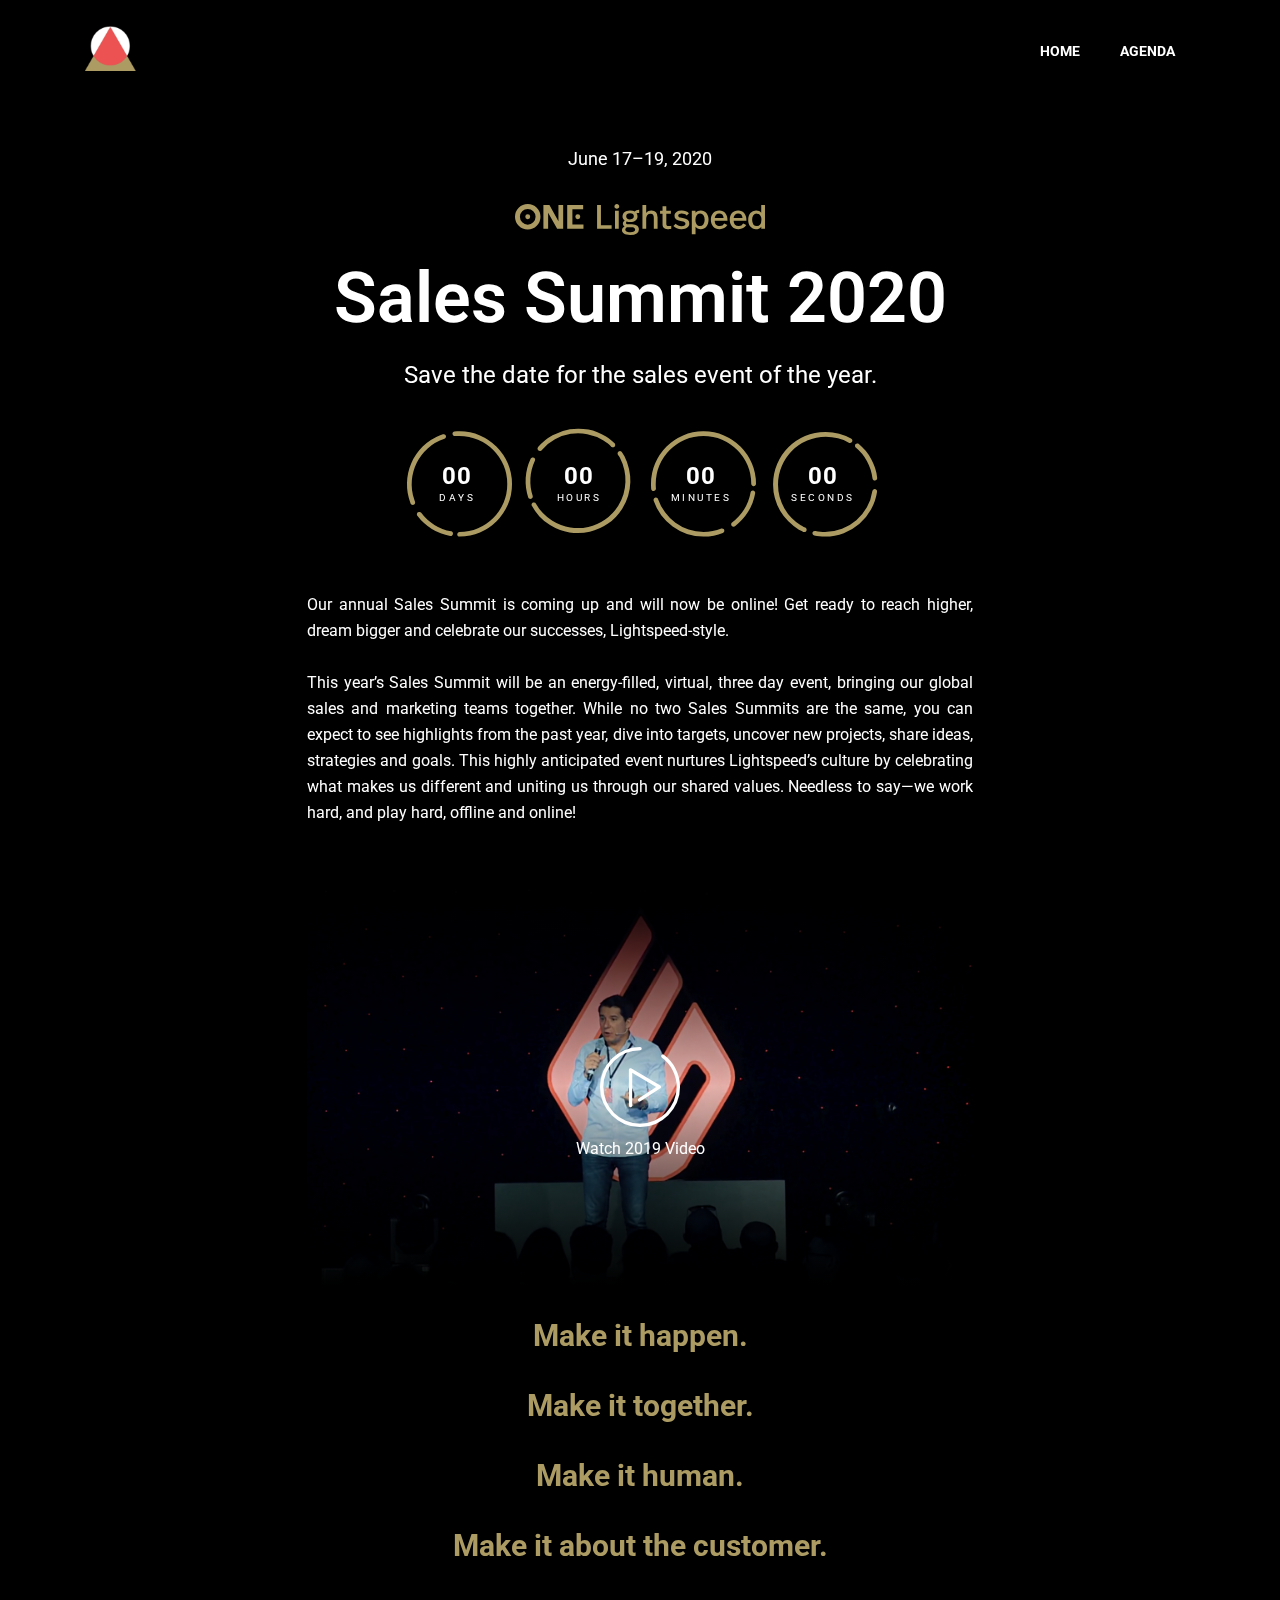
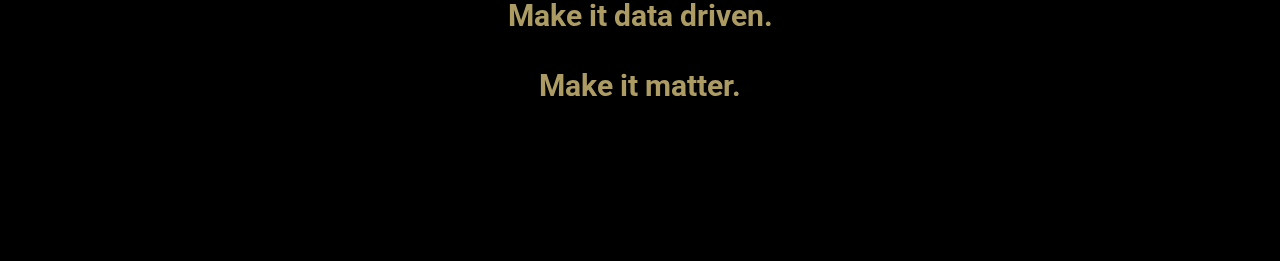
==== index.html @ 56628078 "new identity" ====
<html lang="en">
<head>
   <!-- Basic Page Needs ================================================== -->
   <meta charset="utf-8">
   <link rel="icon" type="image/png" href="static/images/favicon.png" />
   <!-- Mobile Specific Metas ================================================== -->
   <meta http-equiv="X-UA-Compatible" content="IE=edge">
   <meta name="viewport" content="width=device-width, initial-scale=1.0, user-scalable=0">
   <!-- Site Title -->
   <title>Sales Summit 2020 | Lightspeed</title>
   <!-- META -->
   <meta name="description" content="Save the date for the 2020 edition of the Sales Summit."/>
   <meta property="og:title" content="Sales Summit 2020 | Lightspeed">
   <meta name="robots" content="noindex, nofollow">
   <meta property="og:description" content="Save the date for the 2020 edition of the Sales Summit.">
   <meta property="og:image" content="https://sales-summit.lightspeedhq.com/img/lightspeed-share-image.png">
   <meta property="og:url" content="https://sales-summit.lightspeedhq.com/">
   <!-- CSS
         ================================================== -->
   <!-- Bootstrap -->
   <link rel="stylesheet" href="static/css/bootstrap.min.css">
   <!-- FontAwesome -->
   <link rel="stylesheet" href="static/css/font-awesome.min.css">
   <!-- Animation -->
   <link rel="stylesheet" href="static/css/animate.css">
   <!-- magnific -->
   <link rel="stylesheet" href="static/css/magnific-popup.css">
   <!-- carousel -->
   <link rel="stylesheet" href="static/css/owl.carousel.min.css">
   <!-- isotop -->
   <link rel="stylesheet" href="static/css/isotop.css">
   <!-- ico fonts -->
   <link rel="stylesheet" href="static/css/xsIcon.css">
   <!-- Template styles-->
   <link rel="stylesheet" href="static/css/style.css">
   <!-- Responsive styles-->
   <link rel="stylesheet" href="static/css/responsive.css">
   <!-- HTML5 shim and Respond.js IE8 support of HTML5 elements and media queries -->
   <!-- WARNING: Respond.js doesn't work if you view the page via file:// -->
   <!--[if lt IE 9]>
      <script src="https://oss.maxcdn.com/html5shiv/3.7.2/html5shiv.min.js"></script>
      <script src="https://oss.maxcdn.com/respond/1.4.2/respond.min.js"></script>
      <![endif]-->
</head>
<body style="background:#000">
   <div class="body-inner">


      <!-- Header start -->
      <header id="header" class="header header-transparent">
         <div class="container">
            <nav class="navbar navbar-expand-lg navbar-light">
               <!-- logo-->
               <a class="navbar-brand" href="/microsite-sales-summit-2020/">
                  <img src="static/images/logos/one-lightspeed-anim-faster.gif" alt="logo" width="150" height="50">
               </a>
               <button class="navbar-toggler" type="button" data-toggle="collapse" data-target="#navbarNavDropdown"
                  aria-controls="navbarNavDropdown" aria-expanded="false" aria-label="Toggle navigation">
                  <span class="navbar-toggler-icon"><i class="icon icon-menu"></i></span>
               </button>
               <div class="collapse navbar-collapse" id="navbarNavDropdown">
                  <ul class="navbar-nav ml-auto">
                     <li class="nav-item">
                        <a href="/microsite-sales-summit-2020/">Home</a>
                     </li>
                     <li class="nav-item">
                        <a href="/microsite-sales-summit-2020/agenda/">Agenda</a>
                     </li>
                  </ul>
               </div>
            </nav>
         </div><!-- container end-->
      </header>
      <!--/ Header end -->


      <!-- banner start-->
      <section class="hero-area centerd-item">
         <div class="banner-item">
            <div class="container">
               <div class="row">
                  <div class="col-lg-10 mx-auto">
                     <div class="banner-content-wrap text-center">
                        <p class="banner-info">June 17–19, 2020</p>
                        <img style="max-width:250px; margin-bottom:20px;" src="static/images/logos/logo-one-lightspeed.svg" alt="logo" width="300" height="37">
                        <h1 class="banner-title">Sales Summit 2020</h1>
                        <h3 class="hero-subtitle">Save the date for the sales event of the year.</h3>
                        <div class="countdown">
                           <div class="counter-item">
                              <i class="icon icon-ring-1Asset-1"></i>
                              <span class="days">00</span>
                              <div class="smalltext">Days</div>
                           </div>
                           <div class="counter-item">
                              <i class="icon icon-ring-4Asset-3"></i>
                              <span class="hours">00</span>
                              <div class="smalltext">Hours</div>
                           </div>
                           <div class="counter-item">
                              <i class="icon icon-ring-3Asset-2"></i>
                              <span class="minutes">00</span>
                              <div class="smalltext">Minutes</div>
                           </div>
                           <div class="counter-item">
                              <i class="icon icon-ring-4Asset-3"></i>
                              <span class="seconds">00</span>
                              <div class="smalltext">Seconds</div>
                           </div>
                        </div>
                        <!-- Countdown end -->

                        <p class="home-intro">
                           Our annual Sales Summit is coming up and will now be online! Get ready to reach higher, dream bigger and celebrate our successes, Lightspeed-style.
                           <br/><br/> 
                           This year’s Sales Summit will be an energy-filled, virtual, three day event, bringing our global sales and marketing teams together. While no two Sales Summits are the same, you can expect to see highlights from the past year, dive into targets, uncover new projects, share ideas, strategies and goals. This highly anticipated event nurtures Lightspeed’s culture by celebrating what makes us different and uniting us through our shared values. Needless to say—we work hard, and play hard, offline and online!
                        </p>

                           <div class="about-video">
                              <img class="img-fluid" src="static/images/cta_img.jpg" alt="">
                              <a href="https://drive.google.com/file/d/1sGMgYKPjzj2sV753xTCkjIq-CqGmd3xH/view" class="video-btn" target="_blank"><i class="icon icon-play"></i><p class="video-label">Watch 2019 Video</p></a>
                           </div><!-- intro video end-->

                           <h2 class="principles">Make it happen.</h2>
                           <h2 class="principles">Make it together.</h2>
                           <h2 class="principles">Make it human.</h2>
                           <h2 class="principles">Make it about the customer.</h2>
                           <h2 class="principles">Make it data driven.</h2>
                           <h2 class="principles">Make it matter.</h2>
                           
                     </div>
                     <!-- Banner content wrap end -->

                  </div><!-- col end-->
               </div><!-- row end-->
            </div>
            <!-- Container end -->
         </div>
      </section>
      <!-- banner end-->
      <!-- Javascript Files
            ================================================== -->
      <!-- initialize jQuery Library -->
      <script src="static/js/jquery.js"></script>
      <script src="static/js/popper.min.js"></script>
      <!-- Bootstrap jQuery -->
      <script src="static/js/bootstrap.min.js"></script>
      <!-- Counter -->
      <script src="static/js/jquery.appear.min.js"></script>
      <!-- Countdown -->
      <script src="static/js/jquery.jCounter.js"></script>
      <!-- magnific-popup -->
      <script src="static/js/jquery.magnific-popup.min.js"></script>
      <!-- carousel -->
      <script src="static/js/owl.carousel.min.js"></script>
      <!-- Waypoints -->
      <script src="static/js/wow.min.js"></script>
      <!-- isotop -->
      <script src="static/js/isotope.pkgd.min.js"></script>
      <!-- Template custom -->
      <script src="static/js/main.js"></script>
   </div>
   <!-- Body inner end -->
</body>
</html>
---- static/css/isotop.css ----
/* Start: Recommended Isotope styles */

/**** Isotope Filtering ****/

.isotope-item {
   z-index: 2;
 }
 
 .isotope-hidden.isotope-item {
   pointer-events: none;
   z-index: 1;
 }
 
 /**** Isotope CSS3 transitions ****/
 
 .isotope,
 .isotope .isotope-item {
   -webkit-transition-duration: 0.8s;
      -moz-transition-duration: 0.8s;
       -ms-transition-duration: 0.8s;
        -o-transition-duration: 0.8s;
           transition-duration: 0.8s;
 }
 
 .isotope {
   -webkit-transition-property: height, width;
      -moz-transition-property: height, width;
       -ms-transition-property: height, width;
        -o-transition-property: height, width;
           transition-property: height, width;
 }
 
 .isotope .isotope-item {
   -webkit-transition-property: -webkit-transform, opacity;
      -moz-transition-property:    -moz-transform, opacity;
       -ms-transition-property:     -ms-transform, opacity;
        -o-transition-property:      -o-transform, opacity;
           transition-property:         transform, opacity;
 }
 
 /**** disabling Isotope CSS3 transitions ****/
 
 .isotope.no-transition,
 .isotope.no-transition .isotope-item,
 .isotope .isotope-item.no-transition {
   -webkit-transition-duration: 0s;
      -moz-transition-duration: 0s;
       -ms-transition-duration: 0s;
        -o-transition-duration: 0s;
           transition-duration: 0s;
 }
 
 /* End: Recommended Isotope styles */
 
 
 
 /* disable CSS transitions for containers with infinite scrolling*/
 .isotope.infinite-scrolling {
   -webkit-transition: none;
      -moz-transition: none;
       -ms-transition: none;
        -o-transition: none;
           transition: none;
 }
 
 
 
 /**** Isotope styles ****/
 
 /* required for containers to inherit vertical size from window */
 /*html,
 body {
   height: 100%;
 }
 */
 #container {
   padding: 20px 0px;
 }
 
 .height-01{
 height: 250px;
 width: 28%;
 }
 .height-02,{
 height: 250px;
 width: 25%;
 }
 .height-03{
   width: 180px;
   height: 180px;
 }
 .element {
   margin: 1px;
   float: left;
   overflow: hidden;
   position: relative;
   color: #222;
 }
 
 /*.element.web          { background: #F00 url("../images/zoom.png") no-repeat center center; 
 background: hsl(   0, 100%, 50%)  url("../images/zoom.png") no-repeat center center; }
 .element.branding  { background: #F80 url("../images/zoom.png") no-repeat center center; background: hsl(  36, 100%, 50%) url("../images/zoom.png") no-repeat center center;}
 .element.print        { background: #0F0 url("../images/zoom.png") no-repeat center center; background: hsl( 108, 100%, 50%) url("../images/zoom.png") no-repeat center center;}
 .element.creative { background: #0FF url("../images/zoom.png") no-repeat center center; background: hsl( 180, 100%, 50%) url("../images/zoom.png") no-repeat center center;}
 .element.modern       { background: #08F url("../images/zoom.png") no-repeat center center; background: hsl( 216, 100%, 50%) url("../images/zoom.png") no-repeat center center;}
 .element.other  { background: #00F url("../images/zoom.png") no-repeat center center;; background: hsl( 252, 100%, 50%) url("../images/zoom.png") no-repeat center center;}
 .element.ecommerce         { background: #F0F url("../images/zoom.png") no-repeat center center;background: hsl( 288, 100%, 50%) url("../images/zoom.png") no-repeat center center;}
 .element.digital       { background: #F08 url("../images/zoom.png") no-repeat center center; background: hsl( 324, 100%, 50%) url("../images/zoom.png") no-repeat center center;}
 
 */
 .element * {
   position: absolute;
   margin: 0;
 }
 
 .element .symbol {
   left: 0.2em;
   top: 0.4em;
   font-size: 3.8em;
   line-height: 1.0em;
   color: #FFF;
 }
 .element.large .symbol {
   font-size: 4.5em;
 }
 
 .element.fake .symbol {
   color: #000;
 }
 
 .element .name {
   left: 0.5em;
   bottom: 1.6em;
   font-size: 1.05em;
 }
 
 .element .weight {
   font-size: 0.9em;
   left: 0.5em;
   bottom: 0.5em;
 }
 
 .element .number {
   font-size: 1.25em;
   font-weight: bold;
   color: hsla(0,0%,0%,.5);
   right: 0.5em;
   top: 0.5em;
 }
 
 .variable-sizes .element.width2 { width: 230px; }
 
 .variable-sizes .element.height2 { height: 230px; }
 
 .variable-sizes .element.width2.height2 {
   font-size: 2.0em;
 }
 
 .element.large,
 .variable-sizes .element.large,
 .variable-sizes .element.large.width2.height2 {
   font-size: 3.0em;
   width: 350px;
   height: 350px;
   z-index: 100;
 }
 
 .clickable .element:hover {
   cursor: pointer;
 }
 
 .clickable .element:hover h3 {
   text-shadow:
     0 0 10px white,
     0 0 10px white
   ;
 }
 
 .clickable .element:hover h2 {
   color: white;
 }
 
 /**** Filters ****/
 
 #filters{
   margin: 5px 0px;
   padding: 0px;
   list-style: none;
 }
 
 #filters li {
   display: inline-block;
   margin-right: -1px;
 }
---- static/css/xsIcon.css ----
@font-face {
  font-family: 'iconfont';
  src:
    url('../fonts/iconfont.ttf?ukrc8w') format('truetype'),
    url('../fonts/iconfont.woff?ukrc8w') format('woff'),
    url('../fonts/iconfont.svg?ukrc8w#iconfont') format('svg');
  font-weight: normal;
  font-style: normal;
}


[class^="icon-"], [class*=" icon-"] {
   /* use !important to prevent issues with browser extensions that change fonts */
   font-family: 'iconfont' !important;
   speak: none;
   font-style: normal;
   font-weight: normal;
   font-variant: normal;
   text-transform: none;
   line-height: 1;
 
   /* Better Font Rendering =========== */
   -webkit-font-smoothing: antialiased;
   -moz-osx-font-smoothing: grayscale;
 }
 
 .icon-building:before {
   content: "\e900";
 }
 .icon-cycle:before {
   content: "\e901";
 }
 .icon-food:before {
   content: "\e902";
 }
 .icon-fun:before {
   content: "\e903";
 }
 .icon-hotel:before {
   content: "\e904";
 }
 .icon-marketing:before {
   content: "\e905";
 }
 .icon-Monetizing:before {
   content: "\e906";
 }
 .icon-netwrorking:before {
   content: "\e907";
 }
 .icon-people:before {
   content: "\e908";
 }
 .icon-planning:before {
   content: "\e909";
 }
 .icon-pricing-1Asset-1:before {
   content: "\e90a";
 }
 .icon-pricing-2Asset-2:before {
   content: "\e90b";
 }
 .icon-pricing-3Asset-3:before {
   content: "\e90c";
 }
 .icon-ring-1Asset-1:before {
   content: "\e90d";
 }
 .icon-ring-2Asset-1:before {
   content: "\e90e";
 }
 .icon-ring-3Asset-2:before {
   content: "\e9c3";
 }
 .icon-ring-4Asset-3:before {
   content: "\e9c4";
 }
 .icon-speaker:before {
   content: "\e9c5";
 }
 .icon-home:before {
   content: "\e800";
 }
 .icon-apartment:before {
   content: "\e801";
 }
 .icon-pencil:before {
   content: "\e802";
 }
 .icon-magic-wand:before {
   content: "\e803";
 }
 .icon-drop:before {
   content: "\e804";
 }
 .icon-lighter:before {
   content: "\e805";
 }
 .icon-poop:before {
   content: "\e806";
 }
 .icon-sun:before {
   content: "\e807";
 }
 .icon-moon:before {
   content: "\e808";
 }
 .icon-cloud:before {
   content: "\e809";
 }
 .icon-cloud-upload:before {
   content: "\e80a";
 }
 .icon-cloud-download:before {
   content: "\e80b";
 }
 .icon-cloud-sync:before {
   content: "\e80c";
 }
 .icon-cloud-check:before {
   content: "\e80d";
 }
 .icon-database:before {
   content: "\e80e";
 }
 .icon-lock:before {
   content: "\e80f";
 }
 .icon-cog:before {
   content: "\e810";
 }
 .icon-trash:before {
   content: "\e811";
 }
 .icon-dice:before {
   content: "\e812";
 }
 .icon-heart:before {
   content: "\e813";
 }
 .icon-star:before {
   content: "\e814";
 }
 .icon-star-half:before {
   content: "\e815";
 }
 .icon-star-empty:before {
   content: "\e816";
 }
 .icon-flag:before {
   content: "\e817";
 }
 .icon-envelope:before {
   content: "\e818";
 }
 .icon-paperclip:before {
   content: "\e819";
 }
 .icon-inbox:before {
   content: "\e81a";
 }
 .icon-eye:before {
   content: "\e81b";
 }
 .icon-printer:before {
   content: "\e81c";
 }
 .icon-file-empty:before {
   content: "\e81d";
 }
 .icon-file-add:before {
   content: "\e81e";
 }
 .icon-enter:before {
   content: "\e81f";
 }
 .icon-exit:before {
   content: "\e820";
 }
 .icon-graduation-hat:before {
   content: "\e821";
 }
 .icon-license:before {
   content: "\e822";
 }
 .icon-music-note:before {
   content: "\e823";
 }
 .icon-film-play:before {
   content: "\e824";
 }
 .icon-camera-video:before {
   content: "\e825";
 }
 .icon-camera:before {
   content: "\e826";
 }
 .icon-picture:before {
   content: "\e827";
 }
 .icon-book:before {
   content: "\e828";
 }
 .icon-bookmark:before {
   content: "\e829";
 }
 .icon-user:before {
   content: "\e82a";
 }
 .icon-users:before {
   content: "\e82b";
 }
 .icon-shirt:before {
   content: "\e82c";
 }
 .icon-store:before {
   content: "\e82d";
 }
 .icon-cart:before {
   content: "\e82e";
 }
 .icon-tag:before {
   content: "\e82f";
 }
 .icon-phone-handset:before {
   content: "\e830";
 }
 .icon-phone:before {
   content: "\e831";
 }
 .icon-pushpin:before {
   content: "\e832";
 }
 .icon-map-marker:before {
   content: "\e833";
 }
 .icon-map:before {
   content: "\e834";
 }
 .icon-location:before {
   content: "\e835";
 }
 .icon-calendar-full:before {
   content: "\e836";
 }
 .icon-keyboard:before {
   content: "\e837";
 }
 .icon-spell-check:before {
   content: "\e838";
 }
 .icon-screen:before {
   content: "\e839";
 }
 .icon-smartphone:before {
   content: "\e83a";
 }
 .icon-tablet:before {
   content: "\e83b";
 }
 .icon-laptop:before {
   content: "\e83c";
 }
 .icon-laptop-phone:before {
   content: "\e83d";
 }
 .icon-power-switch:before {
   content: "\e83e";
 }
 .icon-bubble:before {
   content: "\e83f";
 }
 .icon-heart-pulse:before {
   content: "\e840";
 }
 .icon-construction:before {
   content: "\e841";
 }
 .icon-pie-chart:before {
   content: "\e842";
 }
 .icon-chart-bars:before {
   content: "\e843";
 }
 .icon-gift:before {
   content: "\e844";
 }
 .icon-diamond:before {
   content: "\e845";
 }
 .icon-dinner:before {
   content: "\e847";
 }
 .icon-coffee-cup:before {
   content: "\e848";
 }
 .icon-leaf:before {
   content: "\e849";
 }
 .icon-paw:before {
   content: "\e84a";
 }
 .icon-rocket:before {
   content: "\e84b";
 }
 .icon-briefcase:before {
   content: "\e84c";
 }
 .icon-bus:before {
   content: "\e84d";
 }
 .icon-car:before {
   content: "\e84e";
 }
 .icon-train:before {
   content: "\e84f";
 }
 .icon-bicycle:before {
   content: "\e850";
 }
 .icon-wheelchair:before {
   content: "\e851";
 }
 .icon-select:before {
   content: "\e852";
 }
 .icon-earth:before {
   content: "\e853";
 }
 .icon-smile:before {
   content: "\e854";
 }
 .icon-sad:before {
   content: "\e855";
 }
 .icon-neutral:before {
   content: "\e856";
 }
 .icon-mustache:before {
   content: "\e857";
 }
 .icon-alarm:before {
   content: "\e858";
 }
 .icon-bullhorn:before {
   content: "\e859";
 }
 .icon-volume-high:before {
   content: "\e85a";
 }
 .icon-volume-medium:before {
   content: "\e85b";
 }
 .icon-volume-low:before {
   content: "\e85c";
 }
 .icon-volume:before {
   content: "\e85d";
 }
 .icon-mic:before {
   content: "\e85e";
 }
 .icon-hourglass:before {
   content: "\e85f";
 }
 .icon-undo:before {
   content: "\e860";
 }
 .icon-redo:before {
   content: "\e861";
 }
 .icon-sync:before {
   content: "\e862";
 }
 .icon-history:before {
   content: "\e863";
 }
 .icon-clock:before {
   content: "\e864";
 }
 .icon-download:before {
   content: "\e865";
 }
 .icon-upload:before {
   content: "\e866";
 }
 .icon-enter-down:before {
   content: "\e867";
 }
 .icon-exit-up:before {
   content: "\e868";
 }
 .icon-bug:before {
   content: "\e869";
 }
 .icon-code:before {
   content: "\e86a";
 }
 .icon-link:before {
   content: "\e86b";
 }
 .icon-unlink:before {
   content: "\e86c";
 }
 .icon-thumbs-up:before {
   content: "\e86d";
 }
 .icon-thumbs-down:before {
   content: "\e86e";
 }
 .icon-magnifier:before {
   content: "\e86f";
 }
 .icon-cross:before {
   content: "\e870";
 }
 .icon-menu:before {
   content: "\e871";
 }
 .icon-list:before {
   content: "\e872";
 }
 .icon-chevron-up:before {
   content: "\e873";
 }
 .icon-chevron-down:before {
   content: "\e874";
 }
 .icon-chevron-left:before {
   content: "\e875";
 }
 .icon-chevron-right:before {
   content: "\e876";
 }
 .icon-arrow-up:before {
   content: "\e877";
 }
 .icon-arrow-down:before {
   content: "\e878";
 }
 .icon-arrow-left:before {
   content: "\e879";
 }
 .icon-arrow-right:before {
   content: "\e87a";
 }
 .icon-move:before {
   content: "\e87b";
 }
 .icon-warning:before {
   content: "\e87c";
 }
 .icon-question-circle:before {
   content: "\e87d";
 }
 .icon-menu-circle:before {
   content: "\e87e";
 }
 .icon-checkmark-circle:before {
   content: "\e87f";
 }
 .icon-cross-circle:before {
   content: "\e880";
 }
 .icon-plus-circle:before {
   content: "\e881";
 }
 .icon-circle-minus:before {
   content: "\e882";
 }
 .icon-arrow-up-circle:before {
   content: "\e883";
 }
 .icon-arrow-down-circle:before {
   content: "\e884";
 }
 .icon-arrow-left-circle:before {
   content: "\e885";
 }
 .icon-arrow-right-circle:before {
   content: "\e886";
 }
 .icon-chevron-up-circle:before {
   content: "\e887";
 }
 .icon-chevron-down-circle:before {
   content: "\e888";
 }
 .icon-chevron-left-circle:before {
   content: "\e889";
 }
 .icon-chevron-right-circle:before {
   content: "\e88a";
 }
 .icon-crop:before {
   content: "\e88b";
 }
 .icon-frame-expand:before {
   content: "\e88c";
 }
 .icon-frame-contract:before {
   content: "\e88d";
 }
 .icon-layers:before {
   content: "\e88e";
 }
 .icon-funnel:before {
   content: "\e88f";
 }
 .icon-text-format:before {
   content: "\e890";
 }
 .icon-text-size:before {
   content: "\e892";
 }
 .icon-bold:before {
   content: "\e893";
 }
 .icon-italic:before {
   content: "\e894";
 }
 .icon-underline:before {
   content: "\e895";
 }
 .icon-strikethrough:before {
   content: "\e896";
 }
 .icon-highlight:before {
   content: "\e897";
 }
 .icon-text-align-left:before {
   content: "\e898";
 }
 .icon-text-align-center:before {
   content: "\e899";
 }
 .icon-text-align-right:before {
   content: "\e89a";
 }
 .icon-text-align-justify:before {
   content: "\e89b";
 }
 .icon-line-spacing:before {
   content: "\e89c";
 }
 .icon-indent-increase:before {
   content: "\e89d";
 }
 .icon-indent-decrease:before {
   content: "\e89e";
 }
 .icon-page-break:before {
   content: "\e8a2";
 }
 .icon-hand:before {
   content: "\e8a5";
 }
 .icon-pointer-up:before {
   content: "\e8a6";
 }
 .icon-pointer-right:before {
   content: "\e8a7";
 }
 .icon-pointer-down:before {
   content: "\e8a8";
 }
 .icon-pointer-left:before {
   content: "\e8a9";
 }
 .icon-vplay:before {
   content: "\e90f";
 }
 .icon-newsletter:before {
   content: "\e910";
 }
 .icon-coins-2:before {
   content: "\e911";
 }
 .icon-commerce-2:before {
   content: "\e912";
 }
 .icon-monitor:before {
   content: "\e913";
 }
 .icon-facebook:before {
   content: "\e914";
 }
 .icon-business:before {
   content: "\e915";
 }
 .icon-graphic-2:before {
   content: "\e916";
 }
 .icon-commerce-1:before {
   content: "\e917";
 }
 .icon-like:before {
   content: "\e918";
 }
 .icon-home1:before {
   content: "\e919";
 }
 .icon-phone-call:before {
   content: "\e91a";
 }
 .icon-contact:before {
   content: "\e91b";
 }
 .icon-comments:before {
   content: "\e91c";
 }
 .icon-cloud-computing:before {
   content: "\e91d";
 }
 .icon-care:before {
   content: "\e91e";
 }
 .icon-coin:before {
   content: "\e91f";
 }
 .icon-donation:before {
   content: "\e920";
 }
 .icon-donation_2:before {
   content: "\e921";
 }
 .icon-heart1:before {
   content: "\e922";
 }
 .icon-dove:before {
   content: "\e923";
 }
 .icon-drop1:before {
   content: "\e924";
 }
 .icon-first-aid-kit:before {
   content: "\e925";
 }
 .icon-groceries:before {
   content: "\e926";
 }
 .icon-heartbeat:before {
   content: "\e927";
 }
 .icon-left-arrow:before {
   content: "\e928";
 }
 .icon-newspaper:before {
   content: "\e929";
 }
 .icon-open-book:before {
   content: "\e92a";
 }
 .icon-down-arrow:before {
   content: "\e92b";
 }
 .icon-planet-earth:before {
   content: "\e92c";
 }
 .icon-plus-button:before {
   content: "\e92d";
 }
 .icon-poor-water-supply:before {
   content: "\e92e";
 }
 .icon-tap-water:before {
   content: "\e92f";
 }
 .icon-support:before {
   content: "\e930";
 }
 .icon-sweater:before {
   content: "\e931";
 }
 .icon-doctor:before {
   content: "\e932";
 }
 .icon-team:before {
   content: "\e933";
 }
 .icon-group:before {
   content: "\e934";
 }
 .icon-family:before {
   content: "\e935";
 }
 .icon-children:before {
   content: "\e936";
 }
 .icon-team_2:before {
   content: "\e937";
 }
 .icon-telemarketer:before {
   content: "\e938";
 }
 .icon-water:before {
   content: "\e939";
 }
 .icon-twitter:before {
   content: "\e93a";
 }
 .icon-twitter1:before {
   content: "\e93b";
 }
 .icon-linkedin:before {
   content: "\e93c";
 }
 .icon-youtube:before {
   content: "\e93d";
 }
 .icon-dribbble:before {
   content: "\e93e";
 }
 .icon-pinterest:before {
   content: "\e93f";
 }
 .icon-vimeo:before {
   content: "\e940";
 }
 .icon-soundcloud:before {
   content: "\e941";
 }
 .icon-youtube-v:before {
   content: "\e942";
 }
 .icon-behance:before {
   content: "\e943";
 }
 .icon-google-plus:before {
   content: "\e944";
 }
 .icon-instagram:before {
   content: "\e945";
 }
 .icon-hammer:before {
   content: "\e946";
 }
 .icon-justice-1:before {
   content: "\e947";
 }
 .icon-double-left-chevron:before {
   content: "\e948";
 }
 .icon-double-angle-pointing-to-right:before {
   content: "\e949";
 }
 .icon-arrow-point-to-down:before {
   content: "\e94a";
 }
 .icon-play-button:before {
   content: "\e94b";
 }
 .icon-minus:before {
   content: "\e94c";
 }
 .icon-plus:before {
   content: "\e94d";
 }
 .icon-tick:before {
   content: "\e94e";
 }
 .icon-download-arrow:before {
   content: "\e94f";
 }
 .icon-edit:before {
   content: "\e950";
 }
 .icon-reply:before {
   content: "\e951";
 }
 .icon-cogwheel-outline:before {
   content: "\e952";
 }
 .icon-symbol:before {
   content: "\e953";
 }
 .icon-calendar:before {
   content: "\e954";
 }
 .icon-shopping-cart:before {
   content: "\e955";
 }
 .icon-shopping-basket:before {
   content: "\e956";
 }
 .icon-users1:before {
   content: "\e957";
 }
 .icon-man:before {
   content: "\e958";
 }
 .icon-support1:before {
   content: "\e959";
 }
 .icon-favorites:before {
   content: "\e95a";
 }
 .icon-calendar1:before {
   content: "\e95b";
 }
 .icon-paper-plane:before {
   content: "\e95c";
 }
 .icon-placeholder:before {
   content: "\e95d";
 }
 .icon-phone-call1:before {
   content: "\e95e";
 }
 .icon-contact1:before {
   content: "\e95f";
 }
 .icon-email:before {
   content: "\e960";
 }
 .icon-internet:before {
   content: "\e961";
 }
 .icon-quote:before {
   content: "\e962";
 }
 .icon-line:before {
   content: "\e963";
 }
 .icon-money-3:before {
   content: "\e964";
 }
 .icon-commerce:before {
   content: "\e965";
 }
 .icon-tools:before {
   content: "\e966";
 }
 .icon-pie-chart1:before {
   content: "\e967";
 }
 .icon-diamond1:before {
   content: "\e968";
 }
 .icon-agenda:before {
   content: "\e969";
 }
 .icon-like1:before {
   content: "\e96a";
 }
 .icon-justice:before {
   content: "\e96b";
 }
 .icon-technology:before {
   content: "\e96c";
 }
 .icon-coins-1:before {
   content: "\e96d";
 }
 .icon-left-arrow1:before {
   content: "\e96e";
 }
 .icon-bank:before {
   content: "\e96f";
 }
 .icon-calculator:before {
   content: "\e970";
 }
 .icon-chart2:before {
   content: "\e971";
 }
 .icon-map-marker1:before {
   content: "\e972";
 }
 .icon-mutual-fund:before {
   content: "\e973";
 }
 .icon-phone1:before {
   content: "\e974";
 }
 .icon-pie-chart2:before {
   content: "\e975";
 }
 .icon-play:before {
   content: "\e976";
 }
 .icon-savings:before {
   content: "\e977";
 }
 .icon-search:before {
   content: "\e978";
 }
 .icon-tag1:before {
   content: "\e979";
 }
 .icon-tags:before {
   content: "\e97a";
 }
 .icon-loan:before {
   content: "\e97b";
 }
 .icon-checked:before {
   content: "\e97c";
 }
 .icon-clock1:before {
   content: "\e97d";
 }
 .icon-comment:before {
   content: "\e97e";
 }
 .icon-comments1:before {
   content: "\e97f";
 }
 .icon-consult:before {
   content: "\e980";
 }
 .icon-consut2:before {
   content: "\e981";
 }
 .icon-envelope1:before {
   content: "\e982";
 }
 .icon-folder:before {
   content: "\e983";
 }
 .icon-invest:before {
   content: "\e984";
 }
 .icon-right-arrow2:before {
   content: "\e985";
 }
 .icon-quote1:before {
   content: "\e986";
 }
 .icon-deal:before {
   content: "\e987";
 }
 .icon-left-arrow2:before {
   content: "\e988";
 }
 .icon-team1:before {
   content: "\e989";
 }
 .icon-tshirt:before {
   content: "\e98a";
 }
 .icon-cancel:before {
   content: "\e98b";
 }
 .icon-drink:before {
   content: "\e98c";
 }
 .icon-home2:before {
   content: "\e98d";
 }
 .icon-music:before {
   content: "\e98e";
 }
 .icon-rich:before {
   content: "\e98f";
 }
 .icon-brush:before {
   content: "\e990";
 }
 .icon-opposite-way:before {
   content: "\e991";
 }
 .icon-cloud-computing1:before {
   content: "\e992";
 }
 .icon-technology-1:before {
   content: "\e993";
 }
 .icon-rotate:before {
   content: "\e994";
 }
 .icon-medical:before {
   content: "\e995";
 }
 .icon-flash-1:before {
   content: "\e996";
 }
 .icon-flash:before {
   content: "\e997";
 }
 .icon-down-arrow1:before {
   content: "\e998";
 }
 .icon-hours-support:before {
   content: "\e999";
 }
 .icon-bag:before {
   content: "\e99a";
 }
 .icon-photo-camera:before {
   content: "\e99b";
 }
 .icon-search-minus:before {
   content: "\e99c";
 }
 .icon-search1:before {
   content: "\e99d";
 }
 .icon-down-arrow2:before {
   content: "\e99e";
 }
 .icon-up-arrow:before {
   content: "\e99f";
 }
 .icon-right-arrow:before {
   content: "\e9a0";
 }
 .icon-left-arrows:before {
   content: "\e9a1";
 }
 .icon-school:before {
   content: "\e9a2";
 }
 .icon-settings:before {
   content: "\e9a3";
 }
 .icon-smartphone1:before {
   content: "\e9a4";
 }
 .icon-technology-11:before {
   content: "\e9a5";
 }
 .icon-tool:before {
   content: "\e9a6";
 }
 .icon-business1:before {
   content: "\e9a7";
 }
 .icon-van-1:before {
   content: "\e9a8";
 }
 .icon-van:before {
   content: "\e9a9";
 }
 .icon-vegetables:before {
   content: "\e9aa";
 }
 .icon-women:before {
   content: "\e9ab";
 }
 .icon-vintage:before {
   content: "\e9ac";
 }
 .icon-up-arrow1:before {
   content: "\e9ad";
 }
 .icon-arrows:before {
   content: "\e9ae";
 }
 .icon-team2:before {
   content: "\e9af";
 }
 .icon-team-1:before {
   content: "\e9b0";
 }
 .icon-medal:before {
   content: "\e9b1";
 }
 .icon-uturn:before {
   content: "\e9b2";
 }
 .icon-apple-1:before {
   content: "\e9b3";
 }
 .icon-apple:before {
   content: "\e9b4";
 }
 .icon-light-bulb:before {
   content: "\e9b5";
 }
 .icon-light-bulb-1:before {
   content: "\e9b6";
 }
 .icon-cogwheel:before {
   content: "\e9b7";
 }
 .icon-watch:before {
   content: "\e9b8";
 }
 .icon-star1:before {
   content: "\e9b9";
 }
 .icon-star-1:before {
   content: "\e9ba";
 }
 .icon-favorite:before {
   content: "\e9bb";
 }
 .icon-medical1:before {
   content: "\e9bc";
 }
 .icon-eye1:before {
   content: "\e9bd";
 }
 .icon-full-screen:before {
   content: "\e9be";
 }
 .icon-shuffle-arrow:before {
   content: "\e9bf";
 }
 .icon-online-shopping-cart:before {
   content: "\e9c0";
 }
 .icon-shopping-cart1:before {
   content: "\e9c1";
 }
 .icon-heart-shape-outline:before {
   content: "\e9c2";
 }
---- static/css/style.css ----
/*
	Template Name: exhibz
	Author: Themewinter
	Author URI: https://themeforest.net/user/tripples
	Description: Exhibz conference html template. 
  Version: 1.0

=====================
   table of content 
====================

1.   Typography
2.   Global Styles
3.   header nav
4.   hero area
5    intro area
6.   ts speakers area
7.   experiyence area
8.   schedule area 
9.   pricing area 
10.  blog area 
11.  sponsros area 
12.  map direction area 
13.  newsletter area 
14.  footer area 
15.  funfact area 
16.  contact area 
17.  blog details area 
18.  about area 
19.  faq area 
20.  404  
*/
/*
	Template Name: Exhibit -  Conference & Event HTML Template
	Author: Themewinter
	Author URI: https://themeforest.net/user/tripples
	Description: Eventor -  Conference & Event HTML Template
	Version: 1.0
*/
/* Table of Content
==================================================
1.	Typography
2.  Global Styles (body, link color, gap, ul, section-title, overlay etc)
3.  Header area
4.	Banner area

	
*/
@import url("https://fonts.googleapis.com/css?family=Roboto:300,300i,400,400i,500,500i,700,700i,900,900i");
@import url("https://fonts.googleapis.com/css?family=Raleway:300,300i,400,400i,500,500i,600,600i,700,700i,800,800i,900,900i");
/* ============================== */
/* Typography
================================================== */
body,
p {
  font-family: 'Roboto', sans-serif;
  line-height: 26px;
  font-size: 16px;
  color: #888888; }

h1,
h2,
h3,
h4,
h5,
h6 {
  color: #1c1c24;
  font-family: 'Roboto', sans-serif; }

h1 {
  font-family: 'Roboto', sans-serif; }

h1 {
  font-size: 36px;
  line-height: 46px;
  font-weight: 700; }

h2 {
  font-size: 30px;
  line-height: 40px;
  font-weight: 700; }

h3 {
  font-size: 24px;
  line-height: 34px;
  margin-bottom: 20px;
  font-weight: 700; }

h4 {
  font-size: 18px;
  line-height: 28px;
  font-weight: 700; }

h5 {
  font-size: 14px;
  line-height: 24px; }

/* Global styles
================================================== */
html {
  overflow-x: hidden !important;
  width: 100%;
  height: 100%;
  position: relative;
  text-rendering: optimizeLegibility; }

body {
  border: 0;
  margin: 0;
  padding: 0;
  -webkit-font-smoothing: antialiased;
  -moz-osx-font-smoothing: grayscale; }

ul {
  padding: 0;
  margin: 0; }

a:link,
a:visited {
  text-decoration: none; }

a {
  color: #ed5153;
  -o-transition: all 0.4s ease;
  transition: all 0.4s ease;
  -webkit-transition: all 0.4s ease;
  -moz-transition: all 0.4s ease;
  -ms-transition: all 0.4s ease; }

a:hover {
  text-decoration: none;
  color: #ed5153; }

a.read-more {
  color: #e7015e;
  font-weight: 700; }

a.read-more:hover {
  color: #222; }

.body-color {
  background: #161362;
  color: #fff; }

section,
.section-padding {
  padding: 100px 0;
  position: relative; }

.section-bg {
  background: #f9fafc; }

.no-padding {
  padding: 0; }

.p-60 {
  padding: 60px 0; }

.media > .pull-left {
  margin-right: 20px; }

.gap-60 {
  clear: both;
  height: 60px; }

.gap-40 {
  clear: both;
  height: 40px; }

.gap-30 {
  clear: both;
  height: 30px; }

.gap-20 {
  clear: both;
  height: 20px; }

.mb-25 {
  margin-bottom: 25px; }

.mb-30 {
  margin-bottom: 30px; }

.mb-60 {
  margin-bottom: 60px; }

.mb-70 {
  margin-bottom: 70px; }

.mb-100 {
  margin-bottom: 100px; }

.mt-60 {
  margin-top: 60px; }

.mrb-30 {
  margin-bottom: 30px; }

.mrb-80 {
  margin-bottom: -80px; }

.mr-70 {
  margin-right: 70px; }

.mr-80 {
  margin-right: 80px; }

.mr-100 {
  margin-right: 100px; }

.ml-70 {
  margin-left: 70px; }

.mr-70 {
  margin-right: 70px; }

.mr-80 {
  margin-right: 80px; }

.mr-100 {
  margin-right: 100px; }

.mrt-0 {
  margin-top: 0 !important; }

.pab {
  padding-bottom: 0; }

a:focus {
  outline: 0; }

img.pull-left {
  margin-right: 20px;
  margin-bottom: 20px; }

img.pull-right {
  margin-left: 20px;
  margin-bottom: 20px; }

.unstyled {
  list-style: none;
  margin: 0;
  padding: 0; }

/* Dropcap */
.dropcap {
  font-size: 48px;
  line-height: 60px;
  padding: 0 7px;
  display: inline-block;
  float: left;
  font-weight: 700;
  margin: 5px 15px 5px 0;
  position: relative;
  text-transform: uppercase; }

.btn {
  font-size: 16px;
  font-weight: 700;
  color: #fff;
  text-transform: uppercase;
  background: #ed5153;
  height: 50px;
  padding: 0 35px;
  line-height: 50px;
  border-radius: 3px;
  -webkit-border-radius: 100px;
  -ms-border-radius: 100px;
  -o-transition: all 0.4s ease;
  transition: all 0.4s ease;
  -webkit-transition: all 0.4s ease;
  -moz-transition: all 0.4s ease;
  -ms-transition: all 0.4s ease;
  outline: none;
  text-decoration: none;
  cursor: pointer; }
  .btn:focus {
    outline: none; }
  .btn:hover {
    color: #fff;
    background: #c7141f;
    -webkit-box-shadow: 0px 20px 30px 0px rgba(0, 0, 0, 0.15);
    box-shadow: 0px 20px 30px 0px rgba(0, 0, 0, 0.15); }
  .btn.fill {
    background: transparent;
    padding: 0 25px;
    color: #fff;
    margin-left: 20px;
    border: 2px solid #fff; }
    .btn.fill:hover {
      background: #e7015e;
      border-color: #e7015e; }
  .btn.btn-round {
    border-radius: 36px;
    -webkit-border-radius: 36px;
    -ms-border-radius: 36px; }

.btn-link {
  font-size: 16px;
  font-weight: 700;
  color: #222222;
  text-decoration: none !important; }
  .btn-link i {
    margin-left: 6px;
    position: relative;
    top: 2px; }
  .btn-link:hover {
    color: #e7015e; }

.section-title,
.column-title {
  font-size: 36px;
  font-weight: 800;
  color: #000;
  position: relative;
  padding-bottom: 30px;
  margin-bottom: 85px;
  text-align: center; }

  .section-title span,
  .column-title span {
    display: block;
    font-size: 14px;
    font-family: "Roboto", sans-serif;
    font-weight: 400;
    line-height: 26px;
    color: #888888;
    text-transform: uppercase;
    letter-spacing: 1.4px;
    margin-bottom: 10px;
    margin-top: -5px; }
  .section-title.white,
  .column-title.white {
    color: #fff; }
    .section-title.white:after,
    .column-title.white:after {
      background-image: url(../images/shap/title-white.png); }
    .section-title.white span,
    .column-title.white span {
      color: #fff; }

.column-title {
  margin-bottom: 35px;
  line-height: 42px;
  text-align: left; }
  .column-title span {
    margin-top: 0; }
  .column-title:after {
    right: auto; }

.ts-title {
  font-size: 24px; }

.hidden-title {
  position: absolute;
  left: 0;
  top: 0;
  bottom: 0;
  margin: auto;
  -webkit-transform: rotate(180deg);
  -ms-transform: rotate(180deg);
  transform: rotate(180deg); }

.gradient {
  position: relative; }
  .gradient:before {
    position: absolute;
    left: 0;
    top: 0;
    background-image: -webkit-linear-gradient(306deg, #321575 0%, #8d0b93 51%, #ff0066 100%, #ff057c 100%);
    background-image: -o-linear-gradient(306deg, #321575 0%, #8d0b93 51%, #ff0066 100%, #ff057c 100%);
    background-image: linear-gradient(144deg, #321575 0%, #8d0b93 51%, #ff0066 100%, #ff057c 100%);
    width: 100%;
    height: 100%;
    content: '';
    opacity: 0.902; }

.overlay:before {
  position: absolute;
  left: 0;
  top: 0;
  width: 100%;
  height: 100%;
  content: '';
  background: rgba(0, 0, 0, 0.5); }

/* Pagination */
.pages {
  margin-bottom: -5px;
  text-align: center; }
  .pages .pagination {
    margin: 0;
    -webkit-box-pack: center;
    -ms-flex-pack: center;
    justify-content: center; }
    .pages .pagination li:first-child a, .pages .pagination li:last-child a {
      border-radius: 50%; }
    .pages .pagination li a {
      border-radius: 50%;
      -webkit-border-radius: 50%;
      -ms-border-radius: 50%;
      margin-right: 8px;
      color: #7c7c7c;
      width: 40px;
      height: 40px;
      padding: 10px 0; }

.pagination > .active > a,
.pagination > .active > a:hover,
.pagination > li > a:hover {
  color: #fff;
  background: #ff0763;
  border: 1px solid transparent; }

/*  */
/*==========================
      header area
===========================*/
.header .navbar {
  padding: 10px 0; }

.header .navbar-brand {
  padding: 0; }

.header ul.navbar-nav > li > a {
  font-weight: 700;
  font-size: 14px;
  line-height: 78px;
  text-transform: uppercase;
  padding: 0 20px;
  display: block; }
  .header ul.navbar-nav > li > a:hover {
    color: #e7015e; }

.header ul.navbar-nav > li.header-ticket {
  margin-top: 15px; }
  .header ul.navbar-nav > li.header-ticket .ticket-btn {
    height: 40px;
    line-height: 40px;
    padding: 0px 25px;
    background: #00c1c1;
    margin-left: 30px; }
    .header ul.navbar-nav > li.header-ticket .ticket-btn:hover {
      background: #e7015e; }

.header ul.navbar-nav li .dropdown-menu {
  padding: 10px 20px;
  min-width: 230px;
  margin: 0;
  border-radius: 0;
  -webkit-box-shadow: 0 3px 5px 0 rgba(0, 0, 0, 0.2);
  box-shadow: 0 3px 5px 0 rgba(0, 0, 0, 0.2);
  border: none; }
  .header ul.navbar-nav li .dropdown-menu li a {
    padding: 12px 10px;
    border-bottom: 1px solid rgba(0, 0, 0, 0.07);
    font-size: 14px;
    display: block;
    color: #222; }
    .header ul.navbar-nav li .dropdown-menu li a:hover {
      color: #e7015e; }
  .header ul.navbar-nav li .dropdown-menu li:last-child a {
    border-bottom: none; }

.header.header-transparent {
  position: absolute;
  width: 100%;
  left: 0;
  top: 0;
  z-index: 2;
  height: auto; }
  .header.header-transparent .navbar-brand {
    padding: 0; }
    .header.header-transparent .navbar-brand img {
      vertical-align: top; }
  .header.header-transparent ul.navbar-nav {
    position: relative;
    top: 5px; }
    .header.header-transparent ul.navbar-nav > li > a {
      color: #fff;
      line-height: 72px; }
      .header.header-transparent ul.navbar-nav > li > a:hover {
        color: #ac9c63; }
  .header.header-transparent.nav-border {
    border-bottom: 1px solid #363d8a;
    padding: 10px 0; }
    .header.header-transparent.nav-border .navbar {
      padding: 0px 0; }
    .header.header-transparent.nav-border ul.navbar-nav > li.header-ticket .ticket-btn {
      background: #3a6af0; }

.header.header-classic .navbar {
  padding: 0; }

.header.header-classic ul.navbar-nav {
  margin-top: 5px; }
  .header.header-classic ul.navbar-nav > li > a {
    color: #222222;
    line-height: 74px; }
    .header.header-classic ul.navbar-nav > li > a:hover {
      color: #e7015e; }
  .header.header-classic ul.navbar-nav > li.active > a {
    color: #e7015e; }
  .header.header-classic ul.navbar-nav > li.header-ticket .ticket-btn {
    background: #e7015e;
    color: #fff; }
    .header.header-classic ul.navbar-nav > li.header-ticket .ticket-btn:hover {
      -webkit-box-shadow: none;
      box-shadow: none;
      background: #d20055; }

.header.sticky {
  position: fixed;
  left: 0;
  top: 0;
  width: 100%;
  z-index: 99;
  background: #000;
  padding: 5px 0; }
  .header.sticky .navbar {
    padding: 0; }
  .header.sticky.fade_down_effect {
    -webkit-animation-name: fadeInDown;
    animation-name: fadeInDown;
    -webkit-animation-duration: 1s;
    animation-duration: 1s;
    -webkit-animation-fill-mode: both;
    animation-fill-mode: both;
    -webkit-animation-delay: .1s;
    animation-delay: .1s; }
  .header.sticky.header-classic {
    background: #fff;
    -webkit-box-shadow: 0 3px 5px 0 rgba(0, 0, 0, 0.2);
    box-shadow: 0 3px 5px 0 rgba(0, 0, 0, 0.2);
    padding: 0; }

.dropdown-menu.show {
  display: none; }

@media (min-width: 991px) {
  .header ul.navbar-nav li:hover > .dropdown-menu {
    display: block;
    border: none; } }

/*==========================
      hero area
===========================*/
.hero-area {
  padding: 0; }

.banner-item {
  min-height: 850px;
  color: #fff;
  background-repeat: no-repeat;

  background-position: center top;
  -webkit-backface-visibility: hidden;
  position: relative; }
  .banner-item:before {
    position: absolute;
    left: 0;
    top: 0;
    width: 100%;
    height: 100%;
    content: ''; }
  .banner-item .banner-content-wrap {
    padding: 250px 0 182px;
    z-index: 1;
    position: relative; }
    .banner-item .banner-content-wrap .banner-info {
      font-size: 18px;
      font-weight: normal;
      line-height: 24px;
      margin-bottom: 30px;
      color: #fff; }
    .banner-item .banner-content-wrap .banner-title {
      font-size: 64px;
      font-weight: 600;
      color: #fff;
      text-transform: uppercase;
      line-height: 74px;
      margin-bottom: 50px; }
    .banner-item .banner-content-wrap .banner-btn .btn {
      height: 55px;
      line-height: 55px;
      padding: 0 55px; }
      .banner-item .banner-content-wrap .banner-btn .btn.fill {
        padding: 0 25px; }

.banner-img img {
  max-width: 100%; }

.countdown {
  margin-bottom: 60px; }
  .countdown .counter-item {
    display: inline-block;
    width: 100px;
    height: 100px;
    border-radius: 50%;
    -webkit-border-radius: 50%;
    -ms-border-radius: 50%;
    text-align: center;
    color: #fff;
    margin-right: 18px;
    padding: 35px 0;
    position: relative; }
    .countdown .counter-item i {
      font-size: 105px;
      width: 100%;
      height: 100%;
      position: absolute;
      left: 0;
      top: 0; }
    .countdown .counter-item:last-of-type {
      margin-right: 0; }
    .countdown .counter-item span {
      font-size: 24px;
      display: block;
      line-height: 18px;
      letter-spacing: .96px;
      font-weight: 700; }
    .countdown .counter-item .smalltext {
      font-size: 10px;
      text-transform: uppercase;
      letter-spacing: 2.5px; }
    .countdown .counter-item:nth-of-type(1) i {
      color: #ac9c63; }
    .countdown .counter-item:nth-of-type(2) i {
      color: #ac9c63;
      top: 2px;
      -webkit-transform: rotate(-148deg);
      -ms-transform: rotate(-148deg);
      transform: rotate(-148deg); }
    .countdown .counter-item:nth-of-type(3) i {
      color: #ac9c63; }
    .countdown .counter-item:nth-of-type(4) i {
      color: #ac9c63; }

.ts-count-down {
  padding: 0;
  margin: -80px 0;
  z-index: 1; }
  .ts-count-down .countdown {
    margin-bottom: 0; }
    .ts-count-down .countdown:before {
      z-index: -1;
      opacity: 1; }
    .ts-count-down .countdown .counter-item {
      width: 25%;
      float: left;
      margin-right: 0;
      border: none;
      position: relative;
      height: auto; }
      .ts-count-down .countdown .counter-item span {
        font-size: 64px;
        font-weight: 700;
        line-height: 64px; }
      .ts-count-down .countdown .counter-item b {
        position: absolute;
        right: 0;
        top: 50%;
        bottom: 0;
        margin: auto;
        font-size: 30px;
        -webkit-transform: translateY(-18%);
        -ms-transform: translateY(-18%);
        transform: translateY(-18%); }

.hero-area.centerd-item .banner-item {
  min-height: auto;
  padding: 30px 0; }

  .hero-area.centerd-item .banner-item .banner-content-wrap {
    padding: 117px;
    z-index: 1;
    position: relative; }
    .hero-area.centerd-item .banner-item .banner-content-wrap .banner-title {
      text-transform: capitalize;
      font-size: 70px;
      line-height: 80px;
      margin-bottom: 20px; }
    .hero-area.centerd-item .banner-item .banner-content-wrap p.banner-title {
      font-size: 20px;
      line-height: 26px; }
  .hero-area.centerd-item .banner-item .countdown {
    margin-bottom: 60px; }

.main-slider {
  padding: 0; }
  .main-slider .banner-item:before {
    background: rgba(0, 0, 0, 0.5); }
  .main-slider .banner-item .banner-content-wrap .title-shap-img {
    margin: auto auto 25px;
    max-width: 70px; }
  .main-slider .banner-item .banner-content-wrap p.banner-info {
    font-style: italic;
    font-size: 20px; }
  .main-slider .banner-item .banner-content-wrap h1.banner-title {
    text-transform: capitalize;
    margin-bottom: 30px; }
  .main-slider .banner-item .banner-content-wrap p.banner-desc {
    font-size: 18px;
    font-weight: 500;
    color: #fff;
    padding: 0px 180px;
    margin-bottom: 40px; }
  .main-slider .banner-item .banner-content-wrap .banner-btn .btn.fill {
    background: #3a6af0;
    border-color: #3a6af0;
    padding: 0 55px; }
  .main-slider .owl-item.active .banner-item .banner-content-wrap .title-shap-img,
  .main-slider .owl-item.active .banner-item .banner-content-wrap p.banner-info,
  .main-slider .owl-item.active .banner-item .banner-content-wrap h1.banner-title,
  .main-slider .owl-item.active .banner-item .banner-content-wrap .banner-desc,
  .main-slider .owl-item.active .banner-item .banner-content-wrap .banner-btn {
    -webkit-animation-name: fadeInUpBig;
    animation-name: fadeInUpBig;
    -webkit-animation-duration: 1.5s;
    animation-duration: 1.5s;
    -webkit-animation-fill-mode: both;
    animation-fill-mode: both; }
  .main-slider .owl-item.active .banner-item .banner-content-wrap .title-shap-img {
    -webkit-animation-duration: 1.5s;
    animation-duration: 1.5s; }
  .main-slider .owl-item.active .banner-item .banner-content-wrap p.banner-title {
    -webkit-animation-duration: 2s;
    animation-duration: 2s; }
  .main-slider .owl-item.active .banner-item .banner-content-wrap h1.banner-title {
    -webkit-animation-duration: 2.5s;
    animation-duration: 2.5s; }
  .main-slider .owl-item.active .banner-item .banner-content-wrap p.banner-desc {
    -webkit-animation-duration: 3s;
    animation-duration: 3s; }
  .main-slider .owl-item.active .banner-item .banner-content-wrap .banner-btn {
    -webkit-animation-duration: 3.5s;
    animation-duration: 3.5s; }
  .main-slider .owl-dots {
    position: absolute;
    left: 0;
    top: auto;
    right: 0;
    bottom: 130px;
    margin: auto;
    text-align: center; }
    .main-slider .owl-dots .owl-dot {
      width: 20px;
      height: 2px;
      background: #fff;
      opacity: .5;
      display: inline-block;
      margin: 0 5px; }
      .main-slider .owl-dots .owl-dot.active {
        opacity: 1; }

.hero-area.content-left .banner-item {
  margin: 100px 50px 0;
  min-height: 650px;
  -webkit-box-shadow: 0px 100px 100px 0px rgba(0, 0, 0, 0.2);
  box-shadow: 0px 100px 100px 0px rgba(0, 0, 0, 0.2);
  background-position: top center; }
  .hero-area.content-left .banner-item .banner-content-wrap {
    padding: 115px 0; }
    .hero-area.content-left .banner-item .banner-content-wrap .title-shap-img {
      margin-bottom: 20px;
      max-width: 70px; }
    .hero-area.content-left .banner-item .banner-content-wrap .banner-title {
      text-transform: initial;
      margin-bottom: 20px; }
    .hero-area.content-left .banner-item .banner-content-wrap .banner-info {
      margin-bottom: 35px;
      font-style: italic;
      font-size: 20px; }

@media (min-width: 1400px) {
  .hero-area.content-left .banner-item {
    max-width: 1350px;
    margin-left: auto;
    margin-right: auto; } }

.hero-speakers .banner-item {
  background-position: top center;
  background-attachment: fixed; }
  .hero-speakers .banner-item .banner-content-wrap {
    padding: 320px 0 180px; }
    .hero-speakers .banner-item .banner-content-wrap .banner-info {
      margin-bottom: 15px;
      font-size: 20px; }
    .hero-speakers .banner-item .banner-content-wrap .banner-title {
      margin-bottom: 40px; }

.hero-form-content {
  margin-top: 180px;
  background: #fff;
  padding: 40px 30px;
  text-align: center;
  border-top: 4px solid #e7015e; }
  .hero-form-content h2 {
    font-size: 36px;
    font-weight: 800;
    position: relative;
    margin-bottom: 20px;
    padding-bottom: 30px; }
    .hero-form-content h2:before {
      position: absolute;
      left: 0;
      bottom: 0;
      right: 0;
      margin: auto;
      display: block;
      text-align: center;
      background: url(../images/shap/title-red.png) no-repeat center center;
      max-width: 70px;
      height: 10px;
      content: ''; }
  .hero-form-content p {
    margin-bottom: 35px; }

.hero-form .form-control {
  border: none;
  border-bottom: 1px solid #e1e1e1;
  border-radius: 0;
  margin-bottom: 25px;
  font-size: 14px;
  padding-left: 5px; }
  .hero-form .form-control:focus {
    -webkit-box-shadow: none !important;
    box-shadow: none !important;
    outline: none; }

.hero-form .btn {
  display: block;
  width: 100%; }

.hero-form select {
  width: 100%;
  border: none;
  border-bottom: 1px solid #e1e1e1;
  font-size: 14px;
  padding: 6px 0px;
  color: #888888;
  line-height: 27px;
  margin-bottom: 40px; }
  .hero-form select option {
    border: none;
    line-height: 28px;
    padding: 10px 0; }

.tiles {
  position: absolute;
  top: 0;
  left: 0;
  width: 100%;
  height: 100%;
  z-index: 0; }

.tile {
  position: relative;
  width: 100%;
  height: 100%;
  overflow: hidden; }

.photo {
  position: absolute;
  top: 0;
  left: 0;
  width: 100%;
  height: 100%;
  background-repeat: no-repeat;
  background-position: center;
  -webkit-transition: -webkit-transform .5s ease-out;
  transition: -webkit-transform .5s ease-out;
  -o-transition: transform .5s ease-out;
  transition: transform .5s ease-out;
  transition: transform .5s ease-out, -webkit-transform .5s ease-out; }

/*==========================
      intro area
===========================*/
.ts-intro {
  padding: 80px 0 60px; }

.intro-line {
  background-repeat: no-repeat;
  background-position: center; }

.single-intro-text {
  padding: 40px 45px 40px 40px;
  -webkit-box-shadow: 0px 20px 25px 0px rgba(0, 0, 0, 0.08);
  box-shadow: 0px 20px 25px 0px rgba(0, 0, 0, 0.08);
  border-radius: 5px;
  -webkit-border-radius: 5px;
  -ms-border-radius: 5px;
  overflow: hidden;
  position: relative;
  background: #fff;
  z-index: 2; }
  .single-intro-text i {
    position: absolute;
    right: -10px;
    top: 20px;
    font-size: 55px;
    color: #bababa; }
  .single-intro-text p {
    margin-bottom: 0; }
  .single-intro-text .count-number {
    position: absolute;
    right: -55px;
    bottom: -55px;
    width: 120px;
    height: 120px;
    border-radius: 50%;
    -webkit-border-radius: 50%;
    -ms-border-radius: 50%;
    background: #ed5153;
    color: #fff;
    display: block;
    text-align: left;
    font-size: 16px;
    font-weight: 700;
    padding: 25px 30px; }

.intro-video {
  width: 700px;
  height: 700px;
  border-radius: 50%;
  -webkit-border-radius: 50%;
  -ms-border-radius: 50%;
  position: relative;
  overflow: hidden;
  margin: -130px -160px;
  z-index: 1; }
  .intro-video img {
    width: 100%;
    height: 100%; }
  .intro-video:before {
    background-image: -webkit-gradient(linear, left top, right top, from(#e6005d), color-stop(65%, rgba(115, 0, 47, 0.35)), to(rgba(0, 0, 0, 0)));
    background-image: -webkit-linear-gradient(left, #e6005d 0%, rgba(115, 0, 47, 0.35) 65%, rgba(0, 0, 0, 0) 100%);
    background-image: -o-linear-gradient(left, #e6005d 0%, rgba(115, 0, 47, 0.35) 65%, rgba(0, 0, 0, 0) 100%);
    background-image: linear-gradient(90deg, #e6005d 0%, rgba(115, 0, 47, 0.35) 65%, rgba(0, 0, 0, 0) 100%);
    background-image: -webkit-linear-gradient(90deg, #e6005d 0%, rgba(115, 0, 47, 0.35) 65%, rgba(0, 0, 0, 0) 100%);
    background-image: -ms-linear-gradient(90deg, #e6005d 0%, rgba(115, 0, 47, 0.35) 65%, rgba(0, 0, 0, 0) 100%);
    position: absolute;
    left: 0;
    top: 0;
    content: '';
    width: 100%;
    height: 100%; }

.video-btn {
  right: 0;
  position: absolute;
  left: 0;
  top: 50%;
  margin: auto;
  text-align: center;
  color: #fff;
  font-size: 80px;
  -o-transition: all 0.4s ease;
  transition: all 0.4s ease;
  -webkit-transition: all 0.4s ease;
  -moz-transition: all 0.4s ease;
  -ms-transition: all 0.4s ease;
  width: 150px;
  height: 80px;
  -webkit-transform: translateY(-50%);
  -ms-transform: translateY(-50%);
  transform: translateY(-50%); }
  .video-btn:hover {
    color: #ed5153; }

.ts-intro-item {
  padding: 100px 0 70px; }
  .ts-intro-item .single-intro-text {
    -webkit-box-shadow: 0px 10px 35px 0px rgba(0, 0, 0, 0.08);
    box-shadow: 0px 10px 35px 0px rgba(0, 0, 0, 0.08); }

.intro-left-content p {
  margin-bottom: 40px;
  padding-right: 10px; }

.ts-intro.event-intro {
  padding-top: 120px;
  padding-bottom: 0; }
  .ts-intro.event-intro .single-intro-text {
    padding: 35px 50px 40px;
    background: transparent;
    -webkit-box-shadow: none;
    box-shadow: none;
    -o-transition: all 0.4s ease;
    transition: all 0.4s ease;
    -webkit-transition: all 0.4s ease;
    -moz-transition: all 0.4s ease;
    -ms-transition: all 0.4s ease; }
    .ts-intro.event-intro .single-intro-text i {
      position: relative;
      left: 0;
      font-size: 64px;
      display: block;
      margin-bottom: 45px;
      color: #fff; }
    .ts-intro.event-intro .single-intro-text .ts-title,
    .ts-intro.event-intro .single-intro-text p {
      color: #fff; }
    .ts-intro.event-intro .single-intro-text:hover {
      background: #120f4e; }

/*==========================
     ts speaker
===========================*/
.ts-speakers {
  padding-top: 120px;
  padding-bottom: 40px;
  position: relative;
  overflow: hidden; }

.ts-speaker {
  position: relative;
  text-align: center;
  margin-bottom: 55px; }
  .ts-speaker .speaker-img {
    width: 255px;
    height: 255px;
    position: relative;
    border-radius: 50%;
    -webkit-border-radius: 50%;
    -ms-border-radius: 50%;
    overflow: hidden;
    margin: auto auto 20px; }
    .ts-speaker .speaker-img img {
      width: 100%;
      -webkit-transform: scale(1);
      -ms-transform: scale(1);
      transform: scale(1);
      -o-transition: all 0.4s ease;
      transition: all 0.4s ease;
      -webkit-transition: all 0.4s ease;
      -moz-transition: all 0.4s ease;
      -ms-transition: all 0.4s ease; }
    .ts-speaker .speaker-img:before {
      position: absolute;
      left: 0;
      top: 0;
      width: 100%;
      height: 100%;
      content: '';
      background: rgba(59, 29, 130, 0.5);
      -o-transition: all 0.4s ease;
      transition: all 0.4s ease;
      -webkit-transition: all 0.4s ease;
      -moz-transition: all 0.4s ease;
      -ms-transition: all 0.4s ease;
      opacity: 0;
      z-index: 1; }
  .ts-speaker .view-speaker {
    position: absolute;
    left: 0;
    top: 70%;
    right: 0;
    -webkit-transform: translateY(-50%);
    -ms-transform: translateY(-50%);
    transform: translateY(-50%);
    color: #fff;
    font-size: 22px;
    width: 50px;
    height: 50px;
    margin: auto;
    border: 2px solid #ddd;
    border-radius: 50%;
    -webkit-border-radius: 50%;
    -ms-border-radius: 50%;
    padding: 12px 0;
    -o-transition: all 0.4s ease;
    transition: all 0.4s ease;
    -webkit-transition: all 0.4s ease;
    -moz-transition: all 0.4s ease;
    -ms-transition: all 0.4s ease;
    opacity: 0;
    z-index: 2; }
  .ts-speaker .ts-title {
    margin-bottom: 5px; }
    .ts-speaker .ts-title a {
      color: #222222; }
  .ts-speaker:hover .speaker-img img {
    -webkit-transform: scale(1.2);
    -ms-transform: scale(1.2);
    transform: scale(1.2); }
  .ts-speaker:hover .speaker-img:before {
    opacity: 1; }
  .ts-speaker:hover .view-speaker {
    top: 50%;
    opacity: 1; }
  .ts-speaker:hover .ts-title a {
    color: #e7015e; }
  .ts-speaker.white-text .ts-title a,
  .ts-speaker.white-text p {
    color: #fff; }

.speaker-classic {
  padding-top: 100px; }
  .speaker-classic .ts-speaker {
    margin-bottom: 60px; }
    .speaker-classic .ts-speaker .speaker-img {
      width: 100%;
      height: auto;
      border-radius: 0;
      -webkit-border-radius: 0;
      -ms-border-radius: 0; }
    .speaker-classic .ts-speaker .ts-speaker-info {
      position: absolute;
      right: 0;
      bottom: -13px;
      background: #fff;
      z-index: 1;
      width: 90%;
      padding: 20px 0 10px; }
      .speaker-classic .ts-speaker .ts-speaker-info .ts-title {
        margin-bottom: 0; }
      .speaker-classic .ts-speaker .ts-speaker-info p {
        margin-bottom: 0; }

.speaker-shap img {
  position: absolute;
  left: 0;
  top: 0;
  max-width: 100px; }
  .speaker-shap img.shap1 {
    top: 15%; }
  .speaker-shap img.shap2 {
    bottom: 0;
    left: auto;
    top: 35%;
    right: 0;
    margin: auto; }
  .speaker-shap img.shap3 {
    top: auto;
    bottom: -25px;
    margin: auto;
    left: 6%; }

.ts-speaker-popup {
  background: #fff;
  padding: 0;
  position: relative; }
  .ts-speaker-popup .ts-speaker-popup-img img {
    width: 100%; }
  .ts-speaker-popup .ts-speaker-popup-content {
    padding: 60px 40px; }
    .ts-speaker-popup .ts-speaker-popup-content .ts-title {
      margin-bottom: 10px; }
    .ts-speaker-popup .ts-speaker-popup-content .speakder-designation {
      display: block;
      font-size: 14px;
      margin-bottom: 20px; }
    .ts-speaker-popup .ts-speaker-popup-content .company-logo {
      margin-bottom: 15px; }
    .ts-speaker-popup .ts-speaker-popup-content p {
      margin-bottom: 25px; }
    .ts-speaker-popup .ts-speaker-popup-content h4 {
      font-size: 20px;
      font-weight: 700; }
    .ts-speaker-popup .ts-speaker-popup-content .session-name {
      margin-bottom: 15px; }
    .ts-speaker-popup .ts-speaker-popup-content .speaker-session-info p {
      color: #e7015e;
      margin-bottom: 30px; }
    .ts-speaker-popup .ts-speaker-popup-content .ts-speakers-social a {
      color: #ababab;
      margin-right: 18px; }
      .ts-speaker-popup .ts-speaker-popup-content .ts-speakers-social a:hover {
        color: #e7015e; }
  .ts-speaker-popup button.mfp-close {
    font-size: 30px; }

/*==========================
     ts-experiences
===========================*/
.ts-experiences {
  padding: 0;
  overflow: hidden;
  background: #3b1d82; }
  .ts-experiences .exp-img {
    min-height: 480px;
    background-repeat: no-repeat;
    background-size: cover;
    background-position: center center; }

.ts-exp-wrap {
  background: #1c1a4f;
  min-height: 480px;
  position: relative; }
  .ts-exp-wrap:before {
    position: absolute;
    left: 0;
    top: 0;
    width: 100%;
    height: 100%;
    content: '';
    background: url(../images/shap/cta_bg.png) no-repeat 100%/cover; }
  .ts-exp-wrap:after {
    position: absolute;
    left: 0;
    top: 0;
    width: 100%;
    height: 100%;
    content: '';
    background-image: -webkit-gradient(linear, left top, right top, from(#321575), color-stop(51%, #8d0b93), color-stop(100%, #ff0066), to(#ff057c));
    background-image: -webkit-linear-gradient(left, #321575 0%, #8d0b93 51%, #ff0066 100%, #ff057c 100%);
    background-image: -o-linear-gradient(left, #321575 0%, #8d0b93 51%, #ff0066 100%, #ff057c 100%);
    background-image: linear-gradient(90deg, #321575 0%, #8d0b93 51%, #ff0066 100%, #ff057c 100%);
    opacity: 0.302; }
  .ts-exp-wrap .ts-exp-content {
    max-width: 560px;
    padding: 100px 80px;
    position: relative;
    z-index: 1; }
    .ts-exp-wrap .ts-exp-content .column-title {
      color: #fff;
      font-weight: 600;
      margin-bottom: 10px; }
      .ts-exp-wrap .ts-exp-content .column-title span {
        color: #fff; }
      .ts-exp-wrap .ts-exp-content .column-title:after {
        display: none; }
    .ts-exp-wrap .ts-exp-content p {
      margin-bottom: 30px;
      color: #fff; }
      .ts-exp-wrap .ts-exp-content p strong {
        font-size: 48px;
        font-weight: 700;
        color: #fff; }
      .ts-exp-wrap .ts-exp-content p span {
        font-size: 14px;
        font-weight: 400;
        line-height: 26px;
        color: #fff;
        margin-left: 10px;
        top: -20px;
        position: relative; }

/*============================
 ts schedule 
 ===========================*/
.ts-schedule-info {
  position: relative; }
  .ts-schedule-info ul {
    position: relative;
    text-align: center;
    border: none;
    min-height: 380px; }
    .ts-schedule-info ul li a {
      height: 245px;
      width: 245px;
      border-radius: 50%;
      -webkit-border-radius: 50%;
      -ms-border-radius: 50%;
      background-image: -webkit-linear-gradient(135deg, #22e1ff 0%, #1d8fe1 49%, #625eb1 100%);
      background-image: -o-linear-gradient(135deg, #22e1ff 0%, #1d8fe1 49%, #625eb1 100%);
      background-image: linear-gradient(-45deg, #22e1ff 0%, #1d8fe1 49%, #625eb1 100%);
      background-image: -webkit-linear-gradient(-45deg, #22e1ff 0%, #1d8fe1 49%, #625eb1 100%);
      background-image: -ms-linear-gradient(-45deg, #22e1ff 0%, #1d8fe1 49%, #625eb1 100%);
      opacity: 0.502;
      display: block;
      position: absolute;
      left: 0;
      top: 0;
      z-index: 1;
      color: #fff;
      padding: 100px 0; }
      .ts-schedule-info ul li a h3 {
        font-size: 30px;
        font-weight: 700;
        color: #fff;
        opacity: .5; }
      .ts-schedule-info ul li a span {
        text-transform: uppercase;
        opacity: .5; }
    .ts-schedule-info ul li:nth-child(1) a {
      top: 140px;
      background-image: -webkit-linear-gradient(340deg, #fc6076 0%, #ff9a44 100%);
      background-image: -o-linear-gradient(340deg, #fc6076 0%, #ff9a44 100%);
      background-image: linear-gradient(110deg, #fc6076 0%, #ff9a44 100%); }
    .ts-schedule-info ul li:nth-child(2) a {
      left: 130px;
      top: -15px; }
    .ts-schedule-info ul li:nth-child(3) a {
      top: 100px;
      left: auto;
      right: 0;
      background-image: -webkit-radial-gradient(50% 50%, circle closest-side, #57c6e1 0%, #b49fda 0%, #7ac5d8 0%, #eea2a2 0%, #b1aff0 0%, #836df0 100%);
      background-image: -o-radial-gradient(50% 50%, circle closest-side, #57c6e1 0%, #b49fda 0%, #7ac5d8 0%, #eea2a2 0%, #b1aff0 0%, #836df0 100%);
      background-image: radial-gradient(50% 50%, circle closest-side, #57c6e1 0%, #b49fda 0%, #7ac5d8 0%, #eea2a2 0%, #b1aff0 0%, #836df0 100%); }
    .ts-schedule-info ul li a.active {
      -webkit-box-shadow: 0px 20px 30px 0px rgba(0, 0, 0, 0.12);
      box-shadow: 0px 20px 30px 0px rgba(0, 0, 0, 0.12);
      opacity: 1;
      z-index: 2; }
      .ts-schedule-info ul li a.active h3,
      .ts-schedule-info ul li a.active span {
        opacity: 1; }

.schedule-listing {
  display: -webkit-box;
  display: -ms-flexbox;
  display: flex;
  -webkit-box-orient: horizontal;
  -webkit-box-direction: normal;
  -ms-flex-direction: row;
  flex-direction: row; }
  .schedule-listing .schedule-slot-time {
    background: #ffd100;
    color: #fff;
    padding: 60px 28px;
    font-size: 18px;
    font-weight: 700;
    -webkit-box-flex: 0;
    -ms-flex: 0 0 18%;
    flex: 0 0 18%;
    max-width: 18%; }
    .schedule-listing .schedule-slot-time span {
      display: block;
      line-height: 26px; }
  .schedule-listing .schedule-slot-info {
    position: relative;
    padding: 35px 40px 35px 170px;
    border: 1px dashed #e5e5e5;
    border-left: none;
    width: 100%; }
    .schedule-listing .schedule-slot-info .schedule-slot-speakers {
      position: absolute;
      left: 40px;
      top: 0;
      height: 80px;
      width: 80px;
      border-radius: 50%;
      -webkit-border-radius: 50%;
      -ms-border-radius: 50%;
      bottom: 0;
      margin: auto; }
    .schedule-listing .schedule-slot-info .schedule-slot-title {
      font-size: 24px; }
      .schedule-listing .schedule-slot-info .schedule-slot-title strong {
        font-size: 14px;
        color: #888888;
        margin-left: 12px; }
    .schedule-listing .schedule-slot-info p {
      margin-bottom: 0; }
  .schedule-listing:hover .schedule-slot-title {
    color: #00bf6f; }
  .schedule-listing:nth-of-type(even) .schedule-slot-time {
    background: #009cde; }
  .schedule-listing.launce .schedule-slot-time {
    padding: 40px 28px; }
  .schedule-listing.launce .schedule-slot-title {
    float: left;
    margin-bottom: 0; }
  .schedule-listing.launce .schedule-slot-info-content img {
    float: right; }

.schedule-listing-btn {
  text-align: center;
  margin-top: 60px; }

.schedule-tabs .tab-pane.active,
.direction-tabs .tab-pane.active {
  -webkit-animation-name: fadeRight;
  animation-name: fadeRight;
  -webkit-animation-duration: 1.5s;
  animation-duration: 1.5s;
  -webkit-animation-fill-mode: both;
  animation-fill-mode: both; }

@-webkit-keyframes fadeRight {
  from {
    opacity: 0;
    -webkit-transform: translate3d(20px, 0, 0);
    transform: translate3d(20px, 0, 0); }
  to {
    opacity: 1;
    -webkit-transform: translate3d(0, 0, 0);
    transform: translate3d(0, 0, 0); } }

@keyframes fadeRight {
  from {
    opacity: 0;
    -webkit-transform: translate3d(20px, 0, 0);
    transform: translate3d(20px, 0, 0); }
  to {
    opacity: 1;
    -webkit-transform: translate3d(0, 0, 0);
    transform: translate3d(0, 0, 0); } }

.ts-schedule-nav {
  text-align: center;
  margin-bottom: 90px; }
  .ts-schedule-nav ul {
    border: none; }
    .ts-schedule-nav ul li {
      margin: 0 3px; }
      .ts-schedule-nav ul li a {
        font-size: 12px;
        color: #222222;
        text-transform: uppercase;
        background: #f1f0f6;
        display: block;
        padding: 20px 50px;
        position: relative; }
        .ts-schedule-nav ul li a:before {
          width: 0;
          height: 0;
          border-style: solid;
          border-width: 0 15px 15px 0;
          border-color: transparent #00bf6f transparent transparent;
          position: absolute;
          left: 0;
          bottom: -15px;
          content: '';
          opacity: 0;
          -o-transition: all 0.4s ease;
          transition: all 0.4s ease;
          -webkit-transition: all 0.4s ease;
          -moz-transition: all 0.4s ease;
          -ms-transition: all 0.4s ease; }
        .ts-schedule-nav ul li a h3 {
          font-size: 24px;
          font-weight: 400;
          color: #222222;
          margin-bottom: 0;
          text-transform: capitalize; }
        .ts-schedule-nav ul li a.active {
          background: #00bf6f;
          color: #fff; }
          .ts-schedule-nav ul li a.active h3 {
            color: #fff; }
          .ts-schedule-nav ul li a.active:before {
            opacity: 1; }

.schedule-tabs-item .schedule-listing-item {
  position: relative; }
  .schedule-tabs-item .schedule-listing-item .schedule-slot-time {
    font-size: 14px;
    color: #e7015e;
    margin-bottom: 10px;
    display: block; }
  .schedule-tabs-item .schedule-listing-item .schedule-slot-title {
    margin-bottom: 10px; }
  .schedule-tabs-item .schedule-listing-item .schedule-slot-name {
    font-size: 14px;
    line-height: 36px;
    color: #888888;
    font-weight: 700;
    margin-bottom: 5px; }
  .schedule-tabs-item .schedule-listing-item .schedule-slot-speakers {
    position: absolute;
    top: 60px;
    width: 50px;
    height: 50px;
    border-radius: 50%;
    -webkit-border-radius: 50%;
    -ms-border-radius: 50%;
    -webkit-box-shadow: 19.799px 19.799px 40px 0px rgba(0, 0, 0, 0.1);
    box-shadow: 19.799px 19.799px 40px 0px rgba(0, 0, 0, 0.1);
    background-image: -webkit-linear-gradient(315deg, #82e182 0%, #0acbf5 100%);
    background-image: -o-linear-gradient(315deg, #82e182 0%, #0acbf5 100%);
    background-image: linear-gradient(135deg, #82e182 0%, #0acbf5 100%); }
  .schedule-tabs-item .schedule-listing-item:before {
    position: absolute;
    top: -30px;
    width: 2px;
    height: 100%;
    content: '';
    background: #f1f0f6;
    -o-transition: all 0.4s ease;
    transition: all 0.4s ease;
    -webkit-transition: all 0.4s ease;
    -moz-transition: all 0.4s ease;
    -ms-transition: all 0.4s ease; }
  .schedule-tabs-item .schedule-listing-item:after {
    position: absolute;
    width: 10px;
    height: 10px;
    content: '';
    border: 2px solid #e7015e;
    border-radius: 50%;
    -webkit-border-radius: 50%;
    -ms-border-radius: 50%;
    top: 80px;
    background: #fff; }
  .schedule-tabs-item .schedule-listing-item.schedule-left {
    padding: 60px 125px 20px 0;
    text-align: right;
    margin-top: 245px; }
    .schedule-tabs-item .schedule-listing-item.schedule-left .schedule-slot-speakers {
      right: 30px; }
    .schedule-tabs-item .schedule-listing-item.schedule-left:before {
      right: -17px; }
    .schedule-tabs-item .schedule-listing-item.schedule-left:after {
      right: -21px; }
  .schedule-tabs-item .schedule-listing-item.schedule-right {
    padding: 60px 20px 0px 125px;
    text-align: left; }
    .schedule-tabs-item .schedule-listing-item.schedule-right .schedule-slot-speakers {
      left: 30px; }
    .schedule-tabs-item .schedule-listing-item.schedule-right:before {
      left: -15px; }
    .schedule-tabs-item .schedule-listing-item.schedule-right:after {
      left: -19px; }
  .schedule-tabs-item .schedule-listing-item:hover:before {
    background: #e7015e; }

/*====================================
      ts-pricing
=====================================*/
.ts-pricing {
  background-repeat: no-repeat;
  background-size: cover;
  background-position: center center; }
  .ts-pricing .speaker-shap .shap2 {
    top: 150px;
    bottom: auto; }
  .ts-pricing.p-60 {
    padding-top: 20px; }

.pricing-dot {
  width: 100%;
  display: block; }

.pricing-dot1 {
  -webkit-transform: rotate(180deg);
  -ms-transform: rotate(180deg);
  transform: rotate(180deg);
  display: block;
  width: 100%;
  margin-top: -2px; }

.pricing-item {
  position: relative;
  max-width: 320px;
  margin: auto; }
  .pricing-item.disebled {
    opacity: 0.7;
    cursor: no-drop; }
    .pricing-item.disebled .btn {
      background: #a077a6;
      cursor: no-drop; }

.ts-pricing-box {
  background: #fff;
  padding: 40px;
  text-align: center;
  -o-transition: all 0.4s ease;
  transition: all 0.4s ease;
  -webkit-transition: all 0.4s ease;
  -moz-transition: all 0.4s ease;
  -ms-transition: all 0.4s ease; }
  .ts-pricing-box:hover {
    -webkit-box-shadow: 0px 20px 30px 0px rgba(0, 0, 0, 0.4);
    box-shadow: 0px 20px 30px 0px rgba(0, 0, 0, 0.4); }
  .ts-pricing-box .ts-pricing-header .ts-pricing-name {
    font-size: 20px;
    font-weight: 800;
    color: #3b1d82;
    text-transform: uppercase;
    margin-bottom: 15px; }
  .ts-pricing-box .ts-pricing-header .ts-pricing-price {
    font-size: 58px;
    font-weight: 900;
    color: #3b1d82;
    margin-bottom: 20px; }
    .ts-pricing-box .ts-pricing-header .ts-pricing-price span {
      margin-right: 10px; }
  .ts-pricing-box .ts-pricing-progress .ts-pricing-value {
    font-weight: 700;
    color: #e7015e;
    margin-bottom: 25px; }
  .ts-pricing-box .ts-progress {
    width: 100%;
    height: 10px;
    background: #ebedf4;
    margin-bottom: 10px; }
    .ts-pricing-box .ts-progress .ts-progress-inner {
      background-image: -webkit-linear-gradient(306deg, #321575 0%, #8d0b93 51%, #ff0066 100%, #ff057c 100%);
      background-image: -o-linear-gradient(306deg, #321575 0%, #8d0b93 51%, #ff0066 100%, #ff057c 100%);
      background-image: linear-gradient(144deg, #321575 0%, #8d0b93 51%, #ff0066 100%, #ff057c 100%);
      height: 100%; }
  .ts-pricing-box .promotional-code .promo-code-text {
    font-weight: 400;
    color: #e7015e; }
  .ts-pricing-box .pricing-btn {
    margin-bottom: 25px;
    position: relative; }
    .ts-pricing-box .pricing-btn:before, .ts-pricing-box .pricing-btn:after {
      position: absolute;
      left: -14px;
      top: 0;
      content: '';
      width: 25px;
      height: 25px;
      display: block;
      background: #fff;
      border-radius: 50%;
      -webkit-border-radius: 50%;
      -ms-border-radius: 50%;
      bottom: 0;
      margin: auto; }
    .ts-pricing-box .pricing-btn:after {
      position: absolute;
      left: auto;
      top: 0;
      right: -14px; }
  .ts-pricing-box .vate-text {
    margin-bottom: 0; }

.ts-pricing-item {
  text-align: center;
  background: #fff;
  border-radius: 5px;
  -webkit-border-radius: 5px;
  -ms-border-radius: 5px;
  padding: 40px;
  margin-top: 50px; }
  .ts-pricing-item .ts-pricing-header i {
    font-size: 70px;
    height: 160px;
    width: 160px;
    border-radius: 50%;
    -webkit-border-radius: 50%;
    -ms-border-radius: 50%;
    display: block;
    margin: auto;
    background: #3b1d82;
    color: #fff;
    padding: 45px 0;
    margin-top: -100px;
    margin-bottom: 40px; }
  .ts-pricing-item .ts-pricing-name {
    font-size: 24px;
    font-weight: 700;
    color: #3b1d82;
    margin-bottom: 35px; }
  .ts-pricing-item .ts-pricing-price {
    font-size: 48px;
    font-weight: 800;
    position: relative;
    margin-bottom: 50px; }
    .ts-pricing-item .ts-pricing-price img {
      position: absolute;
      left: 0;
      right: 0;
      bottom: 0;
      margin: auto;
      text-align: center;
      top: 0; }
    .ts-pricing-item .ts-pricing-price span {
      position: relative;
      z-index: 1;
      color: #3b1d82; }
  .ts-pricing-item p {
    margin-bottom: 30px; }
  .ts-pricing-item .btn {
    background: #3b1d82; }
  .ts-pricing-item.disebled {
    cursor: no-drop;
    opacity: .7; }
    .ts-pricing-item.disebled .ts-pricing-header i {
      background: #e7e7e7; }
    .ts-pricing-item.disebled .ts-pricing-header .ts-pricing-name {
      color: #cccccc; }
    .ts-pricing-item.disebled .ts-pricing-price span {
      opacity: .5; }
    .ts-pricing-item.disebled .btn {
      background: #e7e7e7; }
  .ts-pricing-item.active .ts-pricing-header i,
  .ts-pricing-item.active .btn {
    background: #e7015e; }
  .ts-pricing-item.active .ts-pricing-name,
  .ts-pricing-item.active .ts-pricing-price span {
    color: #e7015e; }

.ts-pricing.classic .ts-pricing-item {
  -webkit-box-shadow: 19.799px 19.799px 40px 0px rgba(0, 0, 0, 0.1);
  box-shadow: 19.799px 19.799px 40px 0px rgba(0, 0, 0, 0.1); }

.pricing-wrap .pricing-item .ts-pricing-box {
  background: #120f4e; }
  .pricing-wrap .pricing-item .ts-pricing-box .ts-pricing-name,
  .pricing-wrap .pricing-item .ts-pricing-box .ts-pricing-price,
  .pricing-wrap .pricing-item .ts-pricing-box .amount-progres-text,
  .pricing-wrap .pricing-item .ts-pricing-box .vate-text {
    color: #fff; }
  .pricing-wrap .pricing-item .ts-pricing-box .pricing-btn:before,
  .pricing-wrap .pricing-item .ts-pricing-box .pricing-btn:after {
    background: #120f4e; }

/*=================================
   blog
 =================================*/
.ts-blog {
  padding-bottom: 70px; }
  .ts-blog .speaker-shap .shap2 {
    top: 200px;
    bottom: auto; }
  .ts-blog .speaker-shap .shap1 {
    top: auto;
    bottom: 25%; }
  .ts-blog .post .post-body {
    -webkit-box-shadow: 0px 5px 15px 0px rgba(0, 0, 0, 0.05);
    box-shadow: 0px 5px 15px 0px rgba(0, 0, 0, 0.05); }
    .ts-blog .post .post-body .entry-header .entry-title {
      font-size: 24px;
      font-weight: 700; }
  .ts-blog .post:hover .post-body {
    -webkit-box-shadow: 0px 20px 30px 0px rgba(0, 0, 0, 0.1);
    box-shadow: 0px 20px 30px 0px rgba(0, 0, 0, 0.1); }
  .ts-blog .post.white-text .post-body {
    background: #120f4e; }
    .ts-blog .post.white-text .post-body .entry-header .entry-title a,
    .ts-blog .post.white-text .post-body .entry-content p,
    .ts-blog .post.white-text .post-body .post-footer .btn-link {
      color: #fff; }

.post-meta {
  font-size: 13px;
  margin-bottom: 15px; }
  .post-meta .post-author {
    margin-right: 25px;
    text-transform: uppercase; }
  .post-meta .post-meta-date {
    display: inline-block;
    color: #e7015e;
    text-transform: uppercase;
    word-spacing: 5px; }

.post .post-media.post-image {
  width: calc(100% - 40px);
  margin: 0 auto 5px auto;
  position: relative; }
  .post .post-media.post-image img {
    -webkit-box-shadow: 0px 15px 20px 0px rgba(0, 0, 0, 0.25);
    box-shadow: 0px 15px 20px 0px rgba(0, 0, 0, 0.25);
    border-radius: 5px; }

.post .post-body {
  padding: 150px 20px 25px 30px;
  margin: -130px 0px 30px;
  -webkit-box-shadow: 0px 5px 15px 0px rgba(0, 0, 0, 0.05);
  box-shadow: 0px 5px 15px 0px rgba(0, 0, 0, 0.05);
  border-radius: 5px;
  background: #fff;
  -o-transition: all 0.4s ease;
  transition: all 0.4s ease;
  -webkit-transition: all 0.4s ease;
  -moz-transition: all 0.4s ease;
  -ms-transition: all 0.4s ease; }
  .post .post-body .entry-header .entry-title {
    font-size: 30px;
    font-weight: 900;
    margin-bottom: 15px; }
    .post .post-body .entry-header .entry-title a {
      color: #222222; }
      .post .post-body .entry-header .entry-title a:hover {
        color: #3b1d82; }
  .post .post-body .entry-content p {
    line-height: 26px;
    color: #888888; }

.post:hover .post-body {
  -webkit-box-shadow: 0px 20px 30px 0px rgba(0, 0, 0, 0.1);
  box-shadow: 0px 20px 30px 0px rgba(0, 0, 0, 0.1); }
  .post:hover .post-body .entry-header .entry-title a {
    color: #3b1d82; }

.main-container .post .post-body {
  margin-bottom: 50px; }

.post-meta {
  font-size: 13px;
  margin-bottom: 15px; }
  .post-meta .post-author {
    margin-right: 25px;
    text-transform: uppercase; }
  .post-meta .post-meta-date {
    display: inline-block;
    color: #e7015e;
    text-transform: uppercase; }

.post .post-media.post-image {
  width: calc(100% - 40px);
  margin: 0 auto 5px auto;
  position: relative; }
  .post .post-media.post-image img {
    -webkit-box-shadow: 0px 15px 20px 0px rgba(0, 0, 0, 0.25);
    box-shadow: 0px 15px 20px 0px rgba(0, 0, 0, 0.25);
    border-radius: 5px; }

.post .post-body {
  padding: 150px 20px 25px 30px;
  margin: -130px 0px 30px;
  -webkit-box-shadow: 0px 20px 30px 0px rgba(0, 0, 0, 0.1);
  box-shadow: 0px 20px 30px 0px rgba(0, 0, 0, 0.1);
  border-radius: 5px; }
  .post .post-body .entry-header .entry-title {
    font-size: 30px;
    font-weight: 900;
    margin-bottom: 15px; }
    .post .post-body .entry-header .entry-title a {
      color: #3b1d82; }
      .post .post-body .entry-header .entry-title a:hover {
        color: #e7015e; }
  .post .post-body .entry-content p {
    line-height: 26px;
    color: #888888; }

/*==========================
      sponsors
============================*/
.ts-intro-sponsors {
  background-repeat: no-repeat;
  background-size: cover;
  background-position: center center; }
  .ts-intro-sponsors .sponsors-logo img {
    margin: 0 38px 50px; }

/*==========================
      map direction
============================*/
.ts-map-direction .speaker-shap .shap4 {
  left: auto;
  right: 0;
  top: 200px; }

.ts-map-direction .speaker-shap .shap2 {
  right: 40px; }

.location-form .form-group {
  margin-bottom: 20px; }
  .location-form .form-group label {
    font-weight: 700; }
  .location-form .form-group .form-control {
    width: 100%;
    height: 55px;
    border-radius: 0;
    -webkit-border-radius: 0;
    -ms-border-radius: 0;
    padding: 0 20px; }
    .location-form .form-group .form-control:focus {
      -webkit-box-shadow: none;
      box-shadow: none; }

.checkbox-list {
  margin-bottom: 35px; }
  .checkbox-list .single-check-mark {
    display: inline-block;
    position: relative; }
    .checkbox-list .single-check-mark input[type="radio"] {
      display: none; }
    .checkbox-list .single-check-mark label {
      cursor: pointer;
      margin: 0 40px 0 30px; }
    .checkbox-list .single-check-mark input[type="radio"] + label:before {
      background: transparent;
      content: "";
      height: 10px;
      position: absolute;
      top: 8px;
      width: 10px;
      border-radius: 50%;
      display: inline-block;
      z-index: 2;
      left: 5px;
      background: #e7015e;
      opacity: 0; }
    .checkbox-list .single-check-mark input[type="radio"] + label:after {
      width: 20px;
      height: 20px;
      border-radius: 50%;
      border: 1px solid #d4d4d4;
      content: '';
      position: absolute;
      display: inline-block;
      left: 0px;
      top: 3px; }
    .checkbox-list .single-check-mark input[type="radio"]:checked + label::before {
      opacity: 1; }
    .checkbox-list .single-check-mark:last-of-type label {
      margin-right: 0; }

.ts-map .mapouter .gmap_canvas {
  position: relative;
  height: 535px;
  width: 535px;
  overflow: hidden;
  border-radius: 50%;
  -webkit-border-radius: 50%;
  -ms-border-radius: 50%;
  border: none; }
  .ts-map .mapouter .gmap_canvas iframe {
    position: absolute;
    top: 0;
    left: 0;
    width: 100% !important;
    height: 100% !important;
    -webkit-filter: grayscale(100%);
    filter: grayscale(100%);
    border: none; }

.ts-map-tabs ul {
  padding: 0;
  margin-bottom: 40px; }
  .ts-map-tabs ul li {
    position: relative; }
    .ts-map-tabs ul li:before {
      position: absolute;
      left: 0;
      top: 0;
      bottom: 0;
      top: auto;
      content: '';
      background: #f5f5f5;
      width: 100%;
      height: 2px; }
    .ts-map-tabs ul li a {
      font-size: 16px;
      color: #888888;
      font-weight: 700;
      border-bottom: 2px solid transparent;
      position: relative;
      padding: 8px 15px;
      margin-right: 20px; }
      .ts-map-tabs ul li a:before {
        position: absolute;
        left: 0;
        top: 39px;
        content: '';
        width: 10px;
        height: 10px;
        display: block;
        border: 2px solid #e7015e;
        right: 0;
        margin: auto;
        -webkit-transform: rotate(45deg);
        -ms-transform: rotate(45deg);
        transform: rotate(45deg);
        border-top: 0;
        border-left: 0;
        background: #fff;
        opacity: 0;
        visibility: hidden;
        -o-transition: all 0.4s ease;
        transition: all 0.4s ease;
        -webkit-transition: all 0.4s ease;
        -moz-transition: all 0.4s ease;
        -ms-transition: all 0.4s ease; }
      .ts-map-tabs ul li a.active {
        color: #e7015e;
        border-color: #e7015e; }
        .ts-map-tabs ul li a.active:before {
          opacity: 1;
          visibility: visible; }
    .ts-map-tabs ul li:last-child a {
      margin-right: 0; }

.direction-tabs-content .contact-info-box {
  position: relative; }

.direction-tabs-content h3 {
  font-size: 20px;
  margin-bottom: 15px; }

.direction-tabs-content p {
  margin-bottom: 5px; }
  .direction-tabs-content p strong {
    font-weight: 700;
    color: #222; }

.direction-tabs-content p.derecttion-vanue {
  margin-bottom: 30px; }

/*====================================
         ts-book-seat
 ====================================*/
.ts-book-seat {
  background-repeat: no-repeat;
  background-size: cover;
  background-position: center center;
  position: relative; }
  .ts-book-seat:before {
    position: absolute;
    left: 0;
    top: 0;
    width: 100%;
    height: 100%;
    content: '';
    background: rgba(0, 0, 0, 0.65); }
  .ts-book-seat:after {
    position: absolute;
    left: 0;
    top: 0;
    width: 100%;
    height: 100%;
    background-image: url(../images/lines-2.png);
    content: '';
    background-repeat: no-repeat;
    background-position: center;
    z-index: 0; }
  .ts-book-seat .book-seat-content {
    position: relative;
    z-index: 1; }
    .ts-book-seat .book-seat-content .section-title {
      margin-bottom: 40px; }
    .ts-book-seat .book-seat-content p {
      color: #fff;
      margin-bottom: 20px; }

/*====================================
         ts newsletter
 ====================================*/
.ts-footer-newsletter {
  position: relative; }

.ts-newsletter {
  background-repeat: no-repeat;
  background-size: cover;
  background-position: center center;
  background-color: #3b1d82;
  padding: 55px 0 60px;
  position: absolute;
  width: 100%;
  z-index: 1; }
  .ts-newsletter:before, .ts-newsletter:after {
    position: absolute;
    left: 0;
    top: 0;
    content: '';
    background: url(../images/shap/subscribe_slice_left.png) no-repeat;
    height: 100%;
    width: 100%;
    background-position: center;
    background-size: cover; }
  .ts-newsletter:after {
    background: url(../images/shap/subscribe_slice_right.png) no-repeat;
    left: auto;
    right: 0;
    background-size: cover; }
  .ts-newsletter .ts-newsletter-content {
    position: relative;
    z-index: 1; }
    .ts-newsletter .ts-newsletter-content .section-title {
      padding-bottom: 0;
      margin-bottom: 55px;
      color: #fff; }
      .ts-newsletter .ts-newsletter-content .section-title span {
        color: #fff; }
      .ts-newsletter .ts-newsletter-content .section-title:after {
        display: none; }

.newsletter-form {
  position: relative;
  z-index: 1; }
  .newsletter-form .email-form-group {
    margin-right: 10px; }
    .newsletter-form .email-form-group .form-control {
      background: transparent;
      border: none;
      border-bottom: 1px solid #6f55b0;
      border-radius: 0;
      -webkit-border-radius: 0;
      -ms-border-radius: 0;
      font-size: 14px;
      line-height: 40px;
      padding: 0;
      color: #fff; }
      .newsletter-form .email-form-group .form-control:focus {
        -webkit-box-shadow: none;
        box-shadow: none;
        outline: none; }
      .newsletter-form .email-form-group .form-control::-webkit-input-placeholder {
        color: #fff; }
      .newsletter-form .email-form-group .form-control:-ms-input-placeholder {
        color: #fff; }
      .newsletter-form .email-form-group .form-control::-ms-input-placeholder {
        color: #fff; }
      .newsletter-form .email-form-group .form-control::placeholder {
        color: #fff; }

/*================================
      ts-footer
 ==================================*/
.ts-footer {
  background: #1a1831;
  padding: 250px 0 50px; }

.ts-footer-social ul {
  padding: 0; }
  .ts-footer-social ul li {
    display: inline-block;
    list-style: none; }
    .ts-footer-social ul li a {
      display: block;
      height: 40px;
      width: 40px;
      border-radius: 50%;
      -webkit-border-radius: 50%;
      -ms-border-radius: 50%;
      border: 1px solid #525164;
      text-align: center;
      color: #fff;
      font-size: 14px;
      padding: 7px 0;
      margin: 0 5px; }
      .ts-footer-social ul li a:hover {
        background: #e7015e;
        border-color: #e7015e;
        -webkit-transform: rotate(360deg);
        -ms-transform: rotate(360deg);
        transform: rotate(360deg); }

.footer-menu ul li {
  display: inline-block; }
  .footer-menu ul li a {
    color: #a8a8ad;
    margin: 0 20px;
    position: relative; }
    .footer-menu ul li a:before {
      position: absolute;
      left: -24px;
      top: 1px;
      bottom: 0;
      margin: auto;
      content: '';
      background: #5f5e6f;
      width: 5px;
      height: 5px;
      border-radius: 50%;
      -webkit-border-radius: 50%;
      -ms-border-radius: 50%; }
    .footer-menu ul li a:hover {
      color: #e7015e; }
  .footer-menu ul li:first-child a:before {
    display: none; }

.copyright-text p {
  margin-bottom: 0;
  color: #a8a8ad; }

.ts-footer.ts-footer-item {
  background: transparent;
  padding: 0px 0; }
  .ts-footer.ts-footer-item .footer-border {
    border-top: 1px solid #2e2b72;
    padding: 60px 0; }
  .ts-footer.ts-footer-item .footer-menu ul li a {
    color: #fff; }
    .ts-footer.ts-footer-item .footer-menu ul li a:before {
      display: none; }
  .ts-footer.ts-footer-item .footer-menu ul li:first-child a {
    margin-left: 0; }
  .ts-footer.ts-footer-item .ts-footer-social ul li a {
    border-color: #464482; }
  .ts-footer.ts-footer-item .newsletter-form {
    margin-bottom: 35px;
    margin-top: -15px; }
    .ts-footer.ts-footer-item .newsletter-form .email-form-group .form-control {
      border-bottom-color: #464482; }
  .ts-footer.ts-footer-item .copyright-text p {
    color: #fff; }

/*==================================
   ts funfact 
 ==================================*/
.ts-funfact {
  background-repeat: no-repeat;
  background-size: cover;
  background-position: center center;
  padding: 80px 0; }

.ts-single-funfact {
  padding-right: 100px;
  position: relative; }
  .ts-single-funfact:before {
    position: absolute;
    left: 0;
    bottom: 0;
    content: '';
    background: url(../images/shap/funfact_wave.png) no-repeat;
    width: 100px;
    height: 10px; }
  .ts-single-funfact .funfact-num {
    font-size: 64px;
    font-weight: 900;
    color: #fff;
    margin-bottom: 15px; }
  .ts-single-funfact .funfact-title {
    font-size: 20px;
    font-weight: 500;
    color: #fff;
    padding-bottom: 30px; }

/*=================================
      ts-intro-outcome
=================================*/
.ts-intro-outcome {
  background-repeat: no-repeat;
  background-size: cover;
  background-position: center center;
  padding-top: 170px; }

.ts-single-outcome {
  text-align: center;
  border-radius: 50%;
  -webkit-border-radius: 50%;
  -ms-border-radius: 50%;
  width: 250px;
  height: 250px;
  background-image: -webkit-linear-gradient(340deg, #fc6076 0%, #ff9a44 100%);
  background-image: -o-linear-gradient(340deg, #fc6076 0%, #ff9a44 100%);
  background-image: linear-gradient(110deg, #fc6076 0%, #ff9a44 100%);
  -webkit-box-shadow: 0px 20px 30px 0px rgba(0, 0, 0, 0.12);
  box-shadow: 0px 20px 30px 0px rgba(0, 0, 0, 0.12);
  padding: 55px 0;
  -o-transition: all 0.4s ease;
  transition: all 0.4s ease;
  -webkit-transition: all 0.4s ease;
  -moz-transition: all 0.4s ease;
  -ms-transition: all 0.4s ease; }
  .ts-single-outcome i {
    font-size: 80px;
    color: #fff;
    display: block;
    margin-bottom: 30px; }
  .ts-single-outcome .ts-title {
    color: #fff; }
  .ts-single-outcome:hover i {
    -webkit-animation-name: shake;
    animation-name: shake;
    -webkit-animation-duration: 1s;
    animation-duration: 1s;
    -webkit-animation-fill-mode: both;
    animation-fill-mode: both; }

.outcome-item:nth-of-type(1) .ts-single-outcome {
  background-image: -webkit-linear-gradient(340deg, #fc6076 0%, #ff9a44 100%);
  background-image: -o-linear-gradient(340deg, #fc6076 0%, #ff9a44 100%);
  background-image: linear-gradient(110deg, #fc6076 0%, #ff9a44 100%); }

.outcome-item:nth-of-type(2) .ts-single-outcome {
  background-image: -webkit-radial-gradient(50% 50%, circle closest-side, #57c6e1 0%, #b49fda 0%, #7ac5d8 0%, #eea2a2 0%, #b1aff0 0%, #836df0 100%);
  background-image: -o-radial-gradient(50% 50%, circle closest-side, #57c6e1 0%, #b49fda 0%, #7ac5d8 0%, #eea2a2 0%, #b1aff0 0%, #836df0 100%);
  background-image: radial-gradient(50% 50%, circle closest-side, #57c6e1 0%, #b49fda 0%, #7ac5d8 0%, #eea2a2 0%, #b1aff0 0%, #836df0 100%); }

.outcome-item:nth-of-type(3) .ts-single-outcome {
  background-image: -webkit-linear-gradient(135deg, #22ffa4 0%, #43c47a 49%, #10ae23 100%);
  background-image: -o-linear-gradient(135deg, #22ffa4 0%, #43c47a 49%, #10ae23 100%);
  background-image: linear-gradient(-45deg, #22ffa4 0%, #43c47a 49%, #10ae23 100%); }

.outcome-item:nth-of-type(4) .ts-single-outcome {
  background-image: -webkit-linear-gradient(135deg, #22e1ff 0%, #1d8fe1 49%, #625eb1 100%);
  background-image: -o-linear-gradient(135deg, #22e1ff 0%, #1d8fe1 49%, #625eb1 100%);
  background-image: linear-gradient(-45deg, #22e1ff 0%, #1d8fe1 49%, #625eb1 100%); }

/* Page banner area */
.page-banner-area {
  position: relative;
  min-height: 400px;
  color: #fff;
  background-position: 50% 50%;
  -webkit-background-size: cover;
  background-size: cover;
  -webkit-backface-visibility: hidden; }

.page-banner-title {
  position: absolute;
  top: 50%;
  width: 100%;
  height: 100%; }
  .page-banner-title h2 {
    color: #fff;
    font-size: 60px;
    text-transform: uppercase;
    font-weight: 800;
    margin-bottom: 20px; }
  .page-banner-title .breadcrumb {
    background: none;
    color: #fff;
    font-weight: 700;
    font-size: 16px;
    -webkit-box-pack: center;
    -ms-flex-pack: center;
    justify-content: center; }
    .page-banner-title .breadcrumb li a {
      color: #fff;
      margin-right: 5px; }
    .page-banner-title .breadcrumb a:hover {
      color: #ccc; }

.breadcrumb {
  padding: 0;
  background: none; }
  .breadcrumb a:hover {
    color: #fff; }
  .breadcrumb > li {
    font-weight: 400; }

/* ---- isotope ---- */
.grid {
  background: #DDD; }

/* clear fix */
.grid:after {
  content: '';
  display: block;
  clear: both; }

/* ---- .grid-item ---- */
.ts-gallery {
  padding-bottom: 70px; }

.grid-item img {
  display: block;
  max-width: 100%; }

.ts-grid-item {
  margin: 0 -15px;
  background: transparent; }
  .ts-grid-item .grid-item {
    padding: 0 15px;
    margin-bottom: 30px; }
    .ts-grid-item .grid-item a.ts-popup {
      width: 100%;
      height: 100%;
      overflow: hidden;
      display: block; }
      .ts-grid-item .grid-item a.ts-popup img {
        width: 100%;
        -webkit-transform: scale(1);
        -ms-transform: scale(1);
        transform: scale(1);
        -o-transition: all 0.4s ease;
        transition: all 0.4s ease;
        -webkit-transition: all 0.4s ease;
        -moz-transition: all 0.4s ease;
        -ms-transition: all 0.4s ease; }
      .ts-grid-item .grid-item a.ts-popup:hover img {
        -webkit-transform: scale(1.1);
        -ms-transform: scale(1.1);
        transform: scale(1.1); }

.ts-gallery .gallery-wrap {
  margin-top: 40px; }

.ts-gallery .gallery-2 {
  margin: -40px 0 -60px -100px;
  position: relative; }

.ts-gallery .speaker-shap .shap1 {
  top: 50%;
  opacity: .4; }

/* Sponsors
================================================== */
.ts-sponsors .sponsor-padding {
  padding-left: 30px;
  padding-right: 30px; }

.ts-sponsors .sponsor-title {
  max-width: 750px;
  margin: 0 auto;
  display: block; }

.ts-sponsors .sponsors-logo {
  margin: 60px 0;
  min-height: 125px;
  padding: 0 30px;
  display: -webkit-box;
  display: -ms-flexbox;
  display: flex;
  -webkit-box-orient: vertical;
  -webkit-box-direction: normal;
  -ms-flex-direction: column;
  flex-direction: column;
  -webkit-box-pack: center;
  -ms-flex-pack: center;
  justify-content: center;
  -webkit-box-align: center;
  -ms-flex-align: center;
  align-items: center;
  -ms-flex-line-pack: center;
  align-content: center; }
  .ts-sponsors .sponsors-logo img {
    -webkit-filter: grayscale(100%);
    filter: grayscale(100%); }
  .ts-sponsors .sponsors-logo:hover img {
    -webkit-filter: none;
    filter: none; }

.ts-sponsors.sponsors-border {
  padding: 0; }
  .ts-sponsors.sponsors-border .sponsors-wrap {
    border-bottom: 1px solid #2e2b72; }

/* Contact
================================================== */
.ts-contact .single-contact-feature {
  height:100%;
  -webkit-box-shadow: none;
  box-shadow: none;
  border: 1px solid #eeeeee;
  border-radius: 0; }
  .ts-contact .single-contact-feature p strong {
    color: #222222; }
  .ts-contact .single-contact-feature span.fa {
    font-size: 20px; }

.ts-contact-form .contact-form .form-group {
  margin-bottom: 30px; }
  .ts-contact-form .contact-form .form-group .form-control {
    padding: 15px 30px;
    border-radius: 0;
    font-size: 14px;
    resize: none; }

/* Blog Details
================================================== */
.blog-details .entry-header {
  padding: 0px 80px;
  margin-bottom: 15px; }
  .blog-details .entry-header .entry-title {
    font-size: 30px; }
    .blog-details .entry-header .entry-title a {
      color: #3b1d82; }

.blog-details .post-meta {
  position: relative;
  margin-bottom: 20px; }
  .blog-details .post-meta span,
  .blog-details .post-meta a {
    color: #888888; }
    .blog-details .post-meta span:hover,
    .blog-details .post-meta a:hover {
      color: #e7015e; }
  .blog-details .post-meta span {
    position: relative;
    display: inline-block; }
    .blog-details .post-meta span:after {
      position: absolute;
      content: "";
      width: 5px;
      top: 10px;
      left: -25px;
      background: #888888;
      height: 5px;
      border-radius: 50%; }
    .blog-details .post-meta span:nth-child(1):after {
      display: none; }
  .blog-details .post-meta .post-meta-date,
  .blog-details .post-meta .post-author {
    margin-right: 40px; }

.blog-details .post-media.post-image {
  width: 100%;
  -webkit-box-shadow: 0px 15px 20px 0px rgba(0, 0, 0, 0.25);
  box-shadow: 0px 15px 20px 0px rgba(0, 0, 0, 0.25); }

.blog-details .post-content {
  margin: 45px 70px; }

.blog-details .details-img img {
  margin-bottom: 30px; }

blockquote {
  position: relative;
  text-align: center;
  padding: 30px 60px;
  border: 0;
  margin: 30px 0 0px; }
  blockquote p {
    font-size: 18px;
    color: #222222;
    line-height: 28px;
    position: relative;
    z-index: 1;
    font-style: italic;
    font-weight: 600; }

blockquote:before {
  padding: 28px 0 22px;
  content: "\e937";
  font-family: 'iconfont';
  color: #fde5ef;
  font-size: 60px;
  position: absolute;
  left: 110px;
  top: 0px;
  -webkit-transform: rotate(180deg);
  -ms-transform: rotate(180deg);
  transform: rotate(180deg); }

.post-single {
  position: relative; }
  .post-single .post-body {
    background: none;
    padding: 0px 40px;
    margin: 0px; }
  .post-single .post-meta-date {
    position: absolute;
    top: 30px;
    left: 35px;
    display: block;
    text-align: center; }
  .post-single .post-author .avatar {
    width: 30px;
    height: 30px; }
  .post-single .post-author a {
    display: inline-block;
    margin-left: 6px; }
  .post-single .post-author:after {
    border: 0; }
  .post-single .entry-content p {
    margin-bottom: 30px; }
  .post-single .entry-content h3 {
    margin: 30px 0; }
  .post-single .post-footer {
    border-top: 1px solid #f1f1f1;
    margin: 40px 0 0;
    padding-top: 40px; }
    .post-single .post-footer .share-items span {
      font-weight: 900;
      color: #000; }
  .post-single .post-navigation {
    padding: 0px 25px; }

.tags-area {
  margin: 20px 0; }

.post-tags span {
  margin-right: 5px;
  font-weight: 900;
  color: #000; }

.post-tags a {
  border: 1px solid #f1f1f1;
  color: #626c84;
  display: inline-block;
  font-size: 14px;
  padding: 3px 15px;
  margin-left: 3px;
  border-radius: 25px; }
  .post-tags a:hover {
    background: #2154cf;
    color: #fff;
    border: 1px solid transparent; }

/* Post social */
.post-social-icons > li {
  display: inline-block; }

.post-social-icons a {
  margin-left: 10px;
  font-size: 16px;
  color: #252a37;
  text-align: center; }
  .post-social-icons a:hover {
    color: #e7015e; }

.post-social-icons.unstyled {
  display: inline-block; }

/* Post navigation */
.post-navigation span:hover,
.post-navigation h3:hover {
  color: #e7015e; }

.post-navigation .post-previous,
.post-navigation .post-next {
  padding: 0 40px;
  width: 50%;
  border-left: 1px solid #f1f1f1;
  border-right: 1px solid #f1f1f1;
  display: table-cell;
  position: relative;
  vertical-align: middle; }

.post-navigation i {
  margin: 0 5px; }

.post-navigation span {
  font-size: 14px;
  color: #626c84;
  margin-bottom: 10px; }

.post-navigation .post-previous {
  text-align: left;
  float: left;
  border-left: 0 none;
  border-right: 0 none;
  padding: 0 40px 0 0; }

.post-navigation .post-next {
  text-align: right;
  float: left;
  border-right: 0 none;
  padding: 0 0 0 40px; }

.post-navigation h3 {
  font-size: 20px;
  line-height: 26px;
  margin: 0px 0 10px; }

/* Author box */
.author-box {
  padding: 40px;
  margin: 40px 0;
  background: #f9fafc; }

.author-img img {
  width: 100px;
  height: 100px;
  margin-right: 30px;
  border-radius: 100%; }

.author-info h3 {
  margin-top: 0;
  margin-bottom: 5px;
  font-size: 20px;
  font-weight: 600; }
  .author-info h3 span {
    font-size: 12px;
    color: #999;
    border-left: 1px solid #AFAFAF;
    padding-left: 10px;
    margin-left: 10px;
    font-weight: 500; }

.author-info p {
  padding-left: 130px; }

.author-url a {
  font-size: 14px;
  color: #e92273; }

/* Comments area */
.comments-area {
  margin: 40px 0; }

.comments-list .comment-content {
  margin: 15px 0; }

.comments-list .comment-reply {
  color: #252a37;
  font-weight: 400;
  font-size: 14px; }
  .comments-list .comment-reply i {
    margin-right: 5px; }
  .comments-list .comment-reply:hover {
    color: #2154cf; }

.comments-counter {
  font-size: 18px; }
  .comments-counter a {
    color: #323232; }

.comments-list {
  list-style: none;
  margin: 0;
  padding: 20px 0 0; }
  .comments-list .comment {
    padding-bottom: 20px;
    margin-bottom: 30px; }
    .comments-list .comment.last {
      border-bottom: 0;
      padding-bottom: 0;
      margin-bottom: 0; }
    .comments-list .comment .reply-bg {
      background: #f9fafc;
      padding: 30px; }
  .comments-list img.comment-avatar {
    width: 80px;
    height: 80px;
    border-radius: 100%;
    margin-right: 30px; }
  .comments-list .comment-body {
    margin-left: 110px; }
  .comments-list .comment-author {
    margin-bottom: 0;
    margin-top: 0;
    font-weight: 700;
    font-size: 18px;
    color: #252a37; }
  .comments-list .comment-date {
    color: #252a37;
    font-size: 14px;
    display: block;
    margin-top: -5px; }

.comments-reply {
  list-style: none;
  margin: 0 0 0 70px; }

.comments-form {
  margin-bottom: 0; }
  .comments-form .title-normal {
    margin-bottom: 20px; }
  .comments-form .btn.btn-primary {
    margin-top: 20px; }

/* about
===================================================*/
.about-intro-text i {
  font-size: 64px;
  margin-bottom: 20px;
  display: block;
  background: -moz-linear-gradient(top, #e72c83 0%, #a742c6 100%);
  background: -webkit-linear-gradient(top, #e72c83 0%, #a742c6 100%);
  background: -webkit-gradient(linear, left top, left bottom, from(#e72c83), to(#a742c6));
  background: -o-linear-gradient(top, #e72c83 0%, #a742c6 100%);
  background: linear-gradient(to bottom, #e72c83 0%, #a742c6 100%);
  -webkit-background-clip: text;
  -moz-background-clip: text;
  background-clip: text;
  -webkit-text-fill-color: transparent; }

.about-video {
  position: relative; }
  .about-video img {
    width: 100%; }
  .about-video:before {
    background: -moz-linear-gradient(90deg, rgba(0,0,0,1) 0%, rgba(0,0,0,0) 50%, rgba(0,0,0,1) 100%); /* ff3.6+ */
background: -webkit-gradient(linear, left top, left bottom, color-stop(0%, rgba(0,0,0,1)), color-stop(50%, rgba(0,0,0,0)), color-stop(100%, rgba(0,0,0,1))); /* safari4+,chrome */
background: -webkit-linear-gradient(90deg, rgba(0,0,0,1) 0%, rgba(0,0,0,0) 50%, rgba(0,0,0,1) 100%); /* safari5.1+,chrome10+ */
background: -o-linear-gradient(90deg, rgba(0,0,0,1) 0%, rgba(0,0,0,0) 50%, rgba(0,0,0,1) 100%); /* opera 11.10+ */
background: -ms-linear-gradient(90deg, rgba(0,0,0,1) 0%, rgba(0,0,0,0) 50%, rgba(0,0,0,1) 100%); /* ie10+ */
background: linear-gradient(0deg, rgba(0,0,0,1) 0%, rgba(0,0,0,0) 50%, rgba(0,0,0,1) 100%); /* w3c */
    position: absolute;
    left: 0;
    top: 0;
    content: '';
    width: 100%;
    height: 100%; }

/* Outcome */
.ts-event-outcome {
  background: #1c1a4f;
  min-height: 480px;
  position: relative; }
  .ts-event-outcome:before {
    position: absolute;
    left: 0;
    top: 0;
    width: 100%;
    height: 100%;
    content: '';
    background: url(../images/banner/leanr_bg.png);
    background-repeat: no-repeat;
    background-size: cover;
    background-attachment: scroll;
    background-position: 50% 50%; }
  .ts-event-outcome .outcome-content {
    padding: 0px !important; }
    .ts-event-outcome .outcome-content .column-title {
      font-style: italic;
      color: #e7015e;
      font-weight: 300;
      margin-bottom: 8px;
      padding-bottom: 15px; }
      .ts-event-outcome .outcome-content .column-title span {
        color: #fff; }
      .ts-event-outcome .outcome-content .column-title:after {
        display: none; }
    .ts-event-outcome .outcome-content p {
      margin-bottom: 35px; }
  .ts-event-outcome .outcome-content {
    position: relative; }
    .ts-event-outcome .outcome-content .outcome-img {
      position: relative; }
      .ts-event-outcome .outcome-content .outcome-img img {
        width: 100%; }
    .ts-event-outcome .outcome-content .img-title {
      position: absolute;
      top: 50%;
      left: 0;
      right: 0;
      margin: auto;
      text-align: center; }
  .ts-event-outcome.event-intro {
    background: transparent; }
    .ts-event-outcome.event-intro:before {
      display: none; }
    .ts-event-outcome.event-intro .outcome-content .column-title span {
      color: #222222; }

/*================================
faq-item
====================================*/
.faq-item .faq-list {
  margin-bottom: 20px; }
  .faq-item .faq-list h4 {
    font-size: 16px;
    margin-bottom: 0px; }
    .faq-item .faq-list h4 a {
      display: block;
      background: transparent;
      width: 100%;
      text-align: left;
      border: 1px solid #e5e5e5;
      color: #101010;
      text-transform: capitalize;
      position: relative;
      padding: 0 20px;
      height: 60px;
      line-height: 60px;
      border-radius: 0;
      -webkit-border-radius: 0;
      -ms-border-radius: 0; }
      .faq-item .faq-list h4 a:hover {
        -webkit-box-shadow: none;
        box-shadow: none; }
      .faq-item .faq-list h4 a:before {
        position: absolute;
        right: 20px;
        top: 0;
        font-size: 12px;
        content: '\e94c';
        font-family: 'iconfont'; }
      .faq-item .faq-list h4 a.collapsed:before {
        content: '\e94d'; }
      .faq-item .faq-list h4 a[aria-expanded="true"] {
        background: #e7015e;
        color: #fff;
        border-color: #e7015e; }
  .faq-item .faq-list .panel-collapse {
    color: #fff;
    padding: 0 20px 20px; }
    .faq-item .faq-list .panel-collapse.show {
      background: #e7015e; }

.widget {
  margin-bottom: 50px; }

.ts-form .form-control {
  height: 50px;
  width: 100%;
  padding: 0 20px;
  border-radius: 0;
  -webkit-border-radius: 0;
  -ms-border-radius: 0;
  margin-bottom: 20px; }
  .ts-form .form-control:focus {
    -webkit-box-shadow: none;
    box-shadow: none;
    outline: none;
    border-color: #e7015e; }
  .ts-form .form-control.message-box {
    height: 150px;
    resize: none; }

.social-box {
  background: #f8f8f8;
  padding: 30px; }
  .social-box .widget-title {
    font-size: 24px;
    color: #3b1d82;
    margin-bottom: 20px; }
  .social-box ul {
    padding: 0;
    margin: 0; }
    .social-box ul li {
      display: inline-block;
      list-style: none; }
      .social-box ul li a {
        display: block;
        width: 35px;
        height: 35px;
        border-radius: 50%;
        -webkit-border-radius: 50%;
        -ms-border-radius: 50%;
        text-align: center;
        padding: 6px 0;
        background: #e7015e;
        color: #fff;
        font-size: 14px;
        margin-right: 5px; }
      .social-box ul li.ts-facebook a {
        background: #3b5998; }
      .social-box ul li.ts-twitter a {
        background: #55acee; }
      .social-box ul li.ts-google-plus a {
        background: #dd4b39; }
      .social-box ul li.ts-linkedin a {
        background: #0976b4; }
      .social-box ul li.ts-instagram a {
        background: #b7242a; }
      .social-box ul li.ts-youtube a {
        background: #eb252d; }

/*--------- venue -------*/
.ts-venue-feature .single-venue-content i {
  font-size: 60px;
  color: #fff; }

.ts-venue-feature .single-venue-content .ts-venue-title {
  color: #fff;
  margin-top: 25px; }

.ts-venue-feature .single-venue-content p {
  color: #fff;
  padding: 0px 50px;
  margin-bottom: 35px; }

.venue-img img {
  width: 100%; }

/* Btn link box */
.btn-link-box {
  border: 1px solid #fff;
  padding: 0px 25px;
  color: #fff;
  display: inline-block;
  height: 40px;
  line-height: 40px; }
  .btn-link-box:hover {
    background-color: #e7015e;
    border-color: #e7015e;
    color: #fff; }

/* Error page
================================================== */
.error-page .error-code h2 {
  display: block;
  font-size: 200px;
  line-height: 200px;
  color: #303030;
  margin-bottom: 20px; }

.error-page .error-body .btn {
  margin-top: 30px;
  font-weight: 700; }

/*------------back to top-------------*/
.BackTo {
  background: #e7015e none repeat scroll 0 0;
  border-radius: 50%;
  bottom: 35px;
  color: #979797;
  cursor: pointer;
  height: 44px;
  position: fixed;
  right: 14px;
  text-align: center;
  width: 44px;
  z-index: 9;
  display: block;
  padding: 8px 0; }
  .BackTo a {
    color: #fff;
    font-size: 20px;
    font-weight: 700;
    margin-top: 2px; }


/* Custom styles
================================================== */

h3.hero-subtitle {
  color: white;
  padding-bottom: 20px;
  font-weight: 400;
}

.video-label {
  color:white;
  padding-top: 10px;
}

p.home-intro {
  text-align: justify;
  margin-bottom:60px;
  color:#fff;
}

h2.principles {
  margin-top:30px;
  color: #ac9c63;
}

.text-center {
  text-align:center;
}

.column-title {
  padding-bottom:0;
}

.col-lg-12 {
  padding-bottom: 60px;
}
---- static/css/responsive.css ----
/*==========================
tab rotate 
===========================*/
@media (min-width: 992px) and (max-width: 1200px) {
  .header ul.navbar-nav > li > a {
    padding: 0 10px;
    font-size: 13px; }
  .banner-item .banner-content-wrap .banner-title {
    font-size: 60px; }
  .hero-area.centerd-item .banner-item {
    min-height: auto; }
    .hero-area.centerd-item .banner-item:after {
      width: 500px;
      height: 500px; }
    .hero-area.centerd-item .banner-item .banner-content-wrap {
      padding: 50px 0; }
  .hero-area.content-left .banner-item {
    margin: 100px 20px 0; }
  .ts-speaker .speaker-img {
    width: 205px;
    height: 205px; }
  .speaker-classic .ts-title {
    font-size: 20px; }
  .speaker-shap {
    display: none; }
  .ts-map .mapouter .gmap_canvas {
    width: 400px;
    height: 400px; }
  .ts-single-outcome {
    width: 210px;
    height: 210px; }
    .ts-single-outcome i {
      font-size: 60px;
      margin-bottom: 15px; }
  .social-box ul li a {
    margin-right: 0; }
  .post .post-body .entry-header .entry-title {
    font-size: 24px;
    line-height: 28px; }
  .ts-blog .post .post-body .entry-header .entry-title {
    font-size: 20px; }
  .ts-exp-wrap .ts-exp-content .column-title {
    font-size: 32px; } }

/*==========================
tab device 
===========================*/
@media (min-width: 768px) and (max-width: 991px) {
  .dropdown-menu.show {
    display: block; }
  .section-title {
    margin-bottom: 50px; }
  .pl-0 {
    padding-left: 15px !important; }
  .ts-speakers,
  section {
    padding: 60px 0; }
  .navbar-light .navbar-toggler-icon {
    background-image: none; }
  .navbar-toggler {
    padding: 8px;
    cursor: pointer; }
  .navbar-toggler-icon {
    width: auto;
    height: auto; }
  .header .navbar-light .navbar-toggler {
    background: transparent;
    color: #fff;
    outline:none !important; }
  .header ul.navbar-nav > li > a {
    line-height: 40px !important; }
    .header ul.navbar-nav > li > a i {
      float: right;
      padding-top: 12px; }
  .header ul.navbar-nav > li .dropdown-menu {
    background: transparent;
    -webkit-box-shadow: none;
    box-shadow: none; }
  .header-classic {
    padding: 10px 0; }
  .header-transparent .navbar-toggler {
    background: transparent;
    color: #fff;
    outline:none !important }
  .header-transparent .navbar-nav {
    background: #222;
    padding: 20px 0; }
    .header-transparent .navbar-nav li .dropdown-menu li a {
      color: #fff !important; }
  .header.header-transparent.nav-border .navbar {
    padding: 10px 0; }
  .header ul.navbar-nav > li.header-ticket {
    padding: 0 15px; }
    .header ul.navbar-nav > li.header-ticket .ticket-btn {
      margin-left: 0; }
  .banner-img {
    display: none; }
  .banner-item {
    min-height: auto; }
    .banner-item .banner-content-wrap .banner-title {
      font-size: 48px;
      line-height: 56px; }
  .hero-area.centerd-item .banner-item .banner-content-wrap .banner-title {
    font-size: 60px;
    line-height: 70px; }
  .hero-area.centerd-item .countdown .counter-item {
    width: 90px;
    height: 90px; }
    .hero-area.centerd-item .countdown .counter-item i {
      font-size: 90px;
      top: 6px;
      right: 0;
      margin: auto; }
  /*---- main slider-----*/
  .main-slider .banner-item .banner-content-wrap p.banner-title {
    margin-bottom: 25px; }
  .main-slider .owl-dots {
    bottom: 170px; }
  .hero-area.content-left .banner-item {
    margin: 0;
    min-height: inherit; }
    .hero-area.content-left .banner-item .banner-content-wrap {
      padding: 170px 0; }
  .hero-speakers .banner-item .banner-content-wrap {
    padding: 160px 0 0; }
  .hero-form-content {
    margin-top: 50px;
    margin-bottom: 60px; }
    .hero-form-content h2 {
      font-size: 30px; }
  .ts-count-down {
    margin: -115px 0; }
  .intro-video {
    margin: 50px auto;
    width: 500px;
    height: 500px; }
  .ts-intro-item {
    padding: 60px 0 40px; }
  .mb-70,
  .intro-left-content {
    margin-bottom: 50px; }
  .ts-intro.event-intro {
    padding-top: 80px; }
  .outcome-item {
    margin-bottom: 40px; }
  .ts-event-outcome {
    padding-bottom: 40px; }
    .ts-event-outcome .outcome-content {
      margin-bottom: 40px; }
  .ts-speakers {
    padding-bottom: 40px; }
  .speaker-classic .ts-speaker {
    margin-bottom: 40px; }
  .ts-schedule-info ul {
    margin-top: 50px;
    min-height: 215px; }
    .ts-schedule-info ul li a {
      position: relative;
      padding: 70px 0;
      width: 200px;
      height: 200px;
      margin: 0 8px; }
    .ts-schedule-info ul li:nth-child(1) a {
      left: 0;
      top: 0; }
    .ts-schedule-info ul li:nth-child(2) a {
      left: 0;
      top: 0; }
    .ts-schedule-info ul li:nth-child(3) a {
      left: 0;
      top: 0; }
  .ts-pricing-item {
    margin-top: 85px; }
  .ts-pricing {
    padding-bottom: 20px; }
  .pricing-item,
  .location-form {
    margin-bottom: 50px; }
  .speaker-shap {
    display: none; }
  .ts-funfact {
    padding: 60px 0 40px; }
  .ts-single-funfact {
    margin-bottom: 30px; }
  .ts-blog {
    padding-bottom: 40px; }
  .ts-map .mapouter .gmap_canvas {
    margin: auto; }
  .direction-tabs-content .contact-info-box {
    margin-bottom: 30px; }
  .ts-newsletter {
    padding: 40px 20px; }
  .schedule-tabs-item .schedule-listing-item.schedule-left {
    margin-top: 0; }
  /* Contact Page*/
  .single-contact-feature {
    margin-bottom: 30px; }
  .ts-sponsors .sponsors-logo {
    margin: 0px; }
  .page-banner-title {
    padding: 0 20px; }
    .page-banner-title h2 {
      font-size: 36px; }
  .post .post-body .entry-header .entry-title {
    font-size: 24px;
    line-height: 28px; }
  .about-intro-text {
    text-align: center !important;
    max-width: 500px;
    margin: auto auto 30px; }
  .about-video {
    margin: 0 0 30px; }
  .intro-content-text {
    margin-bottom: 40px; }
  .venue-img {
    margin-bottom: 30px; }
    .venue-img img {
      width: 100%; }
  .single-venue-content {
    margin-bottom: 40px; }
  .map-left .ts-map {
    margin-bottom: 40px; }
  .post-tags,
  .share-items {
    width: 100%;
    float: none !important;
    margin: 5px 0; }
  .ts-book-seat .book-seat-content .section-title {
    font-size: 36px; }
  .ts-sponsors.sponsors-border .sponsors-logo {
    padding: 0 15px; }
  .gallery-wrap .gallery-2 {
    margin: 0; }
  .gallery-wrap img {
    width: 100%; }
  .ts-footer.ts-footer-item .footer-menu,
  .ts-footer.ts-footer-item .ts-footer-social,
  .ts-footer.ts-footer-item .copyright-text.text-right {
    text-align: center !important; }
  .ts-footer.ts-footer-item .newsletter-form {
    margin-top: 40px; }
  .header .navbar-collapse {
    max-height: 320px;
    max-width: none;
    overflow: auto;
    float: none !important;
    width: 100% !important;
    padding: 0px;
    border: 0; }
  .header .navbar-nav {
    position: static;
    margin: 0px; } }

/*==========================
small device /mobile sm and large
===========================*/
@media (max-width: 767px) {
  .dropdown-menu.show {
    display: block; }
  .mb-100 {
    margin-bottom: 50px; }
  .btn {
    font-size: 14px; }
  .pl-0 {
    padding-left: 15px !important; }
  .navbar-light .navbar-toggler-icon {
    background-image: none; }
  .header.header-transparent.nav-border .navbar {
    padding: 10px 0; }
  .header .navbar-light .navbar-toggler {
    background: transparent;
    color: #fff;
    outline:none !important }
  .header ul.navbar-nav > li > a {
    line-height: 40px !important; }
    .header ul.navbar-nav > li > a i {
      float: right;
      padding-top: 12px; }
  .header ul.navbar-nav > li .dropdown-menu {
    -webkit-box-shadow: none;
    box-shadow: none; }
  .header-classic {
    padding: 10px 0; }
  .navbar-nav {
    padding: 20px 0; }
  .navbar-toggler {
    padding: 8px;
    cursor: pointer; }
  .navbar-toggler-icon {
    width: auto;
    height: auto; }
  .navbar-brand img {
    max-width: 130px; }
  .header-transparent .navbar-toggler {
    background: #ed5153;
    color: #fff;
    outline:none !important; }
  .header-transparent .navbar-nav {
    background: #222;
    padding: 20px 0; }
  .header-transparent .dropdown-menu {
    background: transparent;
    -webkit-box-shadow: none !important;
    box-shadow: none !important;
    padding: 10px 25px; }
    .header-transparent .dropdown-menu li a {
      color: #fff !important; }
  .header ul.navbar-nav > li.header-ticket {
    padding: 0 15px; }
    .header ul.navbar-nav > li.header-ticket .ticket-btn {
      margin-left: 0; }
  .banner-img {
    display: none; }
  .banner-item {
    min-height: auto; }
    .banner-item .banner-content-wrap {
      padding: 180px 0 100px; }
      .banner-item .banner-content-wrap p.banner-info {
        font-size: 18px; }
      .banner-item .banner-content-wrap h1.banner-title {
        font-size: 28px;
        font-size: 30px;
        margin-bottom: 35px;
        line-height: 40px; }
      .banner-item .banner-content-wrap .countdown {
        margin-bottom: 40px; }
        .banner-item .banner-content-wrap .countdown .counter-item {
          margin-bottom: 20px; }
      .banner-item .banner-content-wrap .banner-btn .btn {
        margin-bottom: 15px;
        margin-right: 15px; }
        .banner-item .banner-content-wrap .banner-btn .btn.fill {
          margin-left: 0; }
  .hero-area.centerd-item .banner-item {
    min-height: auto; }
    .hero-area.centerd-item .banner-item:after {
      width: 300px;
      height: 300px; }
    .hero-area.centerd-item .banner-item .banner-content-wrap {
      padding: 50px 0; }
      .hero-area.centerd-item .banner-item .banner-content-wrap .banner-title {
        font-size: 60px;
        line-height: 70px; }
    .hero-area.centerd-item .banner-item .countdown {
      margin-bottom: 30px; }
  .main-slider .banner-item {
    min-height: auto; }
    .main-slider .banner-item .banner-content-wrap p.banner-desc {
      padding: 0; }
    .main-slider .banner-item .banner-content-wrap h1.banner-title {
      margin-bottom: 15px; }
  .main-slider .owl-dots {
    bottom: 110px; }
  .ts-count-down .countdown {
    padding-bottom: 30px; }
    .ts-count-down .countdown .counter-item {
      width: 50%;
      padding-bottom: 0; }
      .ts-count-down .countdown .counter-item span {
        font-size: 50px; }
      .ts-count-down .countdown .counter-item b {
        right: -10px; }
      .ts-count-down .countdown .counter-item:nth-of-type(2) b {
        display: none; }
  .hero-area.content-left .banner-item {
    margin: 0;
    min-height: inherit; }
    .hero-area.content-left .banner-item .banner-content-wrap {
      padding-bottom: 75px; }
  .hero-speakers .banner-item .banner-content-wrap {
    padding: 160px 0 0; }
  .hero-form-content {
    margin-top: 50px;
    margin-bottom: 60px; }
    .hero-form-content h2 {
      font-size: 30px; }
  .ts-intro {
    padding: 60px 0; }
    .ts-intro .single-intro-text.mb-70 {
      margin-bottom: 40px; }
    .ts-intro .intro-video {
      width: 100%;
      height: auto;
      margin: 30px 0;
      border-radius: 0; }
  .intro-left-content {
    margin-bottom: 40px; }
  .ts-intro-item .col-lg-6:last-of-type .single-intro-text {
    margin-bottom: 0; }
  section.p-60 {
    padding: 30px 0; }
  .ts-intro.event-intro {
    padding-top: 20px; }
  .ts-intro-outcome {
    padding-top: 140px;
    padding-bottom: 40px; }
    .ts-intro-outcome .ts-single-outcome {
      margin: auto auto 30px; }
  .ts-event-outcome {
    padding-bottom: 40px; }
  .outcome-content {
    margin-bottom: 40px; }
    .outcome-content .outcome-img img {
      width: 100%; }
  .ts-funfact {
    padding: 60px 0 40px; }
  .ts-single-funfact {
    padding-right: 0;
    text-align: center;
    margin-bottom: 30px; }
    .ts-single-funfact:before {
      margin: auto;
      right: 0; }
  .ts-pricing-item {
    margin-top: 80px; }
  .ts-pricing {
    padding-bottom: 30px; }
    .ts-pricing.classic .ts-pricing-item {
      -webkit-box-shadow: 0.799px 0 40px 0px rgba(0, 0, 0, 0.1);
      box-shadow: 0.799px 0 40px 0px rgba(0, 0, 0, 0.1); }
  .ts-sponsors .sponsors-logo {
    margin: 0;
    min-height: 100px; }
  .ts-sponsors.sponsors-border {
    padding: 40px 0; }
  .ts-speakers,
  section,
  .ts-intro-item {
    padding: 60px 0; }
  .ts-speakers {
    padding-bottom: 30px; }
  .section-title,
  .column-title {
    margin-bottom: 40px;
    font-size: 30px;
    line-height: 35px; }
  .column-title,
  .pricing-item {
    margin-bottom: 35px; }
  .speaker-shap {
    display: none; }
  .ts-exp-wrap {
    min-height: 440px; }
    .ts-exp-wrap .ts-exp-content {
      padding: 60px 45px; }
  .ts-schedule-info {
    margin-top: 40px;
    margin-bottom: 40px; }
    .ts-schedule-info ul {
      min-height: 150px; }
      .ts-schedule-info ul li a {
        width: 100px;
        height: 100px;
        padding: 35px 0; }
        .ts-schedule-info ul li a h3 {
          font-size: 15px;
          margin-bottom: 0; }
        .ts-schedule-info ul li a span {
          text-transform: capitalize;
          font-size: 12px; }
      .ts-schedule-info ul li:nth-child(1) a {
        top: 30px; }
      .ts-schedule-info ul li:nth-child(2) a {
        left: 76px; }
      .ts-schedule-info ul li:nth-child(3) a {
        top: 30px;
        left: 160px;
        right: auto; }
  .schedule-listing {
    -webkit-box-orient: vertical;
    -webkit-box-direction: normal;
    -ms-flex-direction: column;
    flex-direction: column; }
    .schedule-listing .schedule-slot-time {
      -webkit-box-flex: 0;
      -ms-flex: 0 0 100%;
      flex: 0 0 100%;
      max-width: 100%;
      padding: 20px 35px; }
    .schedule-listing .schedule-slot-info {
      padding: 35px 40px 35px 35px;
      border-left: 1px dashed #e5e5e5; }
      .schedule-listing .schedule-slot-info .schedule-slot-speakers {
        display: none; }
  .schedule-listing-btn {
    margin-top: 40px; }
  .ts-schedule-nav {
    margin-bottom: 40px; }
    .ts-schedule-nav ul li a {
      display: inline-block;
      padding: 20px 20px;
      margin: 5px 0; }
  .schedule-tabs-item .schedule-listing-item:before, .schedule-tabs-item .schedule-listing-item:after {
    display: none; }
  .schedule-tabs-item .schedule-listing-item.schedule-left {
    margin-top: 0;
    padding: 0px 110px 20px 0; }
  .schedule-tabs-item .schedule-listing-item.schedule-right {
    padding: 0px 20px 0px 110px;
    margin-bottom: 30px; }
  .schedule-tabs-item .schedule-listing-item .schedule-slot-speakers {
    top: 5px; }
  .ts-blog {
    padding-bottom: 40px; }
    .ts-blog .post .post-body .entry-header .entry-title {
      font-size: 20px;
      margin-bottom: 10px; }
  .ts-map .mapouter {
    margin: 40px 0 0; }
    .ts-map .mapouter .gmap_canvas {
      width: 100%;
      height: 300px;
      border-radius: 0; }
  .ts-newsletter {
    padding: 40px 20px; }
  .newsletter-form {
    padding: 0 20px; }
  .ts-footer {
    padding: 290px 0 60px; }
  .ts-footer.ts-footer-item .newsletter-form {
    margin-top: 40px; }
  .ts-footer.ts-footer-item .footer-menu,
  .ts-footer.ts-footer-item .ts-footer-social {
    text-align: center; }
  .ts-footer.ts-footer-item .copyright-text.text-right {
    text-align: center !important; }
  .ts-submit-btn .btn {
    padding: 0 15px;
    font-size: 14px; }
  .footer-menu ul li a {
    display: inline-block;
    margin: 5px 20px; }
  .post .post-meta {
    margin-bottom: 10px; }
  .post .entry-title {
    line-height: 28px;
    margin-bottom: 10px; }
  .post .post-body .entry-header .entry-title {
    font-size: 22px; }
  /*-- about ---*/
  .ts-about-intro {
    padding-bottom: 40px; }
  .about-intro-text {
    text-align: left !important;
    margin: 30px 0; }
  .about-video {
    margin: 10px 0; }
  /* Contact Page*/
  .single-contact-feature {
    margin-bottom: 30px; }
  /* 404 page */
  .error-page .error-code h2 {
    font-size: 100px;
    margin-bottom: 0px; }
  /* Speaker 2 */
  .speaker-II .ts-speaker .speaker-img {
    width: 265px;
    height: 265px; }
  .page-banner-area {
    min-height: 300px; }
  .page-banner-title {
    padding: 0 20px; }
    .page-banner-title h2 {
      font-size: 36px; }
  .ts-grid-item .grid-item:last-of-type {
    margin-bottom: 0; }
  .ts-gallery .gallery-wrap img {
    width: 100%; }
  .ts-gallery .gallery-2 {
    margin: 0; }
  .faq-item .faq-list h4 a {
    height: auto;
    line-height: 26px;
    padding: 15px 30px 15px 20px; }
    .faq-item .faq-list h4 a:before {
      top: 12px; }
  .asq-form {
    margin: 30px 0; }
  .social-box {
    padding: 20px; }
    .social-box ul li a {
      margin-right: 0; }
  .widget:last-of-type {
    margin-bottom: 0; }
  .intro-content-text {
    margin-bottom: 30px; }
  .venue-img {
    margin-bottom: 30px; }
    .venue-img img {
      width: 100%; }
  .single-venue-content {
    margin-bottom: 40px; }
  .ts-venue-feature {
    padding-bottom: 40px; }
  .map-left .ts-map .mapouter {
    margin: 0 0 40px; }
  .ts-book-seat .book-seat-content .section-title {
    font-size: 28px; }
  .blog-details .entry-header {
    padding: 0; }
    .blog-details .entry-header .entry-title {
      font-size: 24px; }
  .blog-details .post-content {
    margin: 30px 0; }
  .blog-details .post-single .post-body {
    padding: 0; }
  .blog-details .post-tags {
    width: 100%; }
    .blog-details .post-tags a {
      margin-bottom: 10px; }
  .blog-details .share-items {
    float: none !important;
    width: 100%;
    display: block; }
  .author-box {
    padding: 20px; }
    .author-box img {
      width: 50px;
      height: 50px;
      margin-right: 15px; }
    .author-box .author-info p {
      padding-left: 65px; }
  .comments-reply {
    margin-left: 0; }
  .ts-map-tabs ul li a {
    font-size: 14px;
    margin-right: 0; }
  .direction-tabs-content .contact-info-box {
    margin-bottom: 30px; }
  .header .navbar-collapse {
    max-height: 320px;
    max-width: none;
    overflow: auto;
    float: none !important;
    width: 100% !important;
    padding: 0px;
    border: 0; }
  .header .navbar-nav {
    position: static;
    margin: 0px; } }
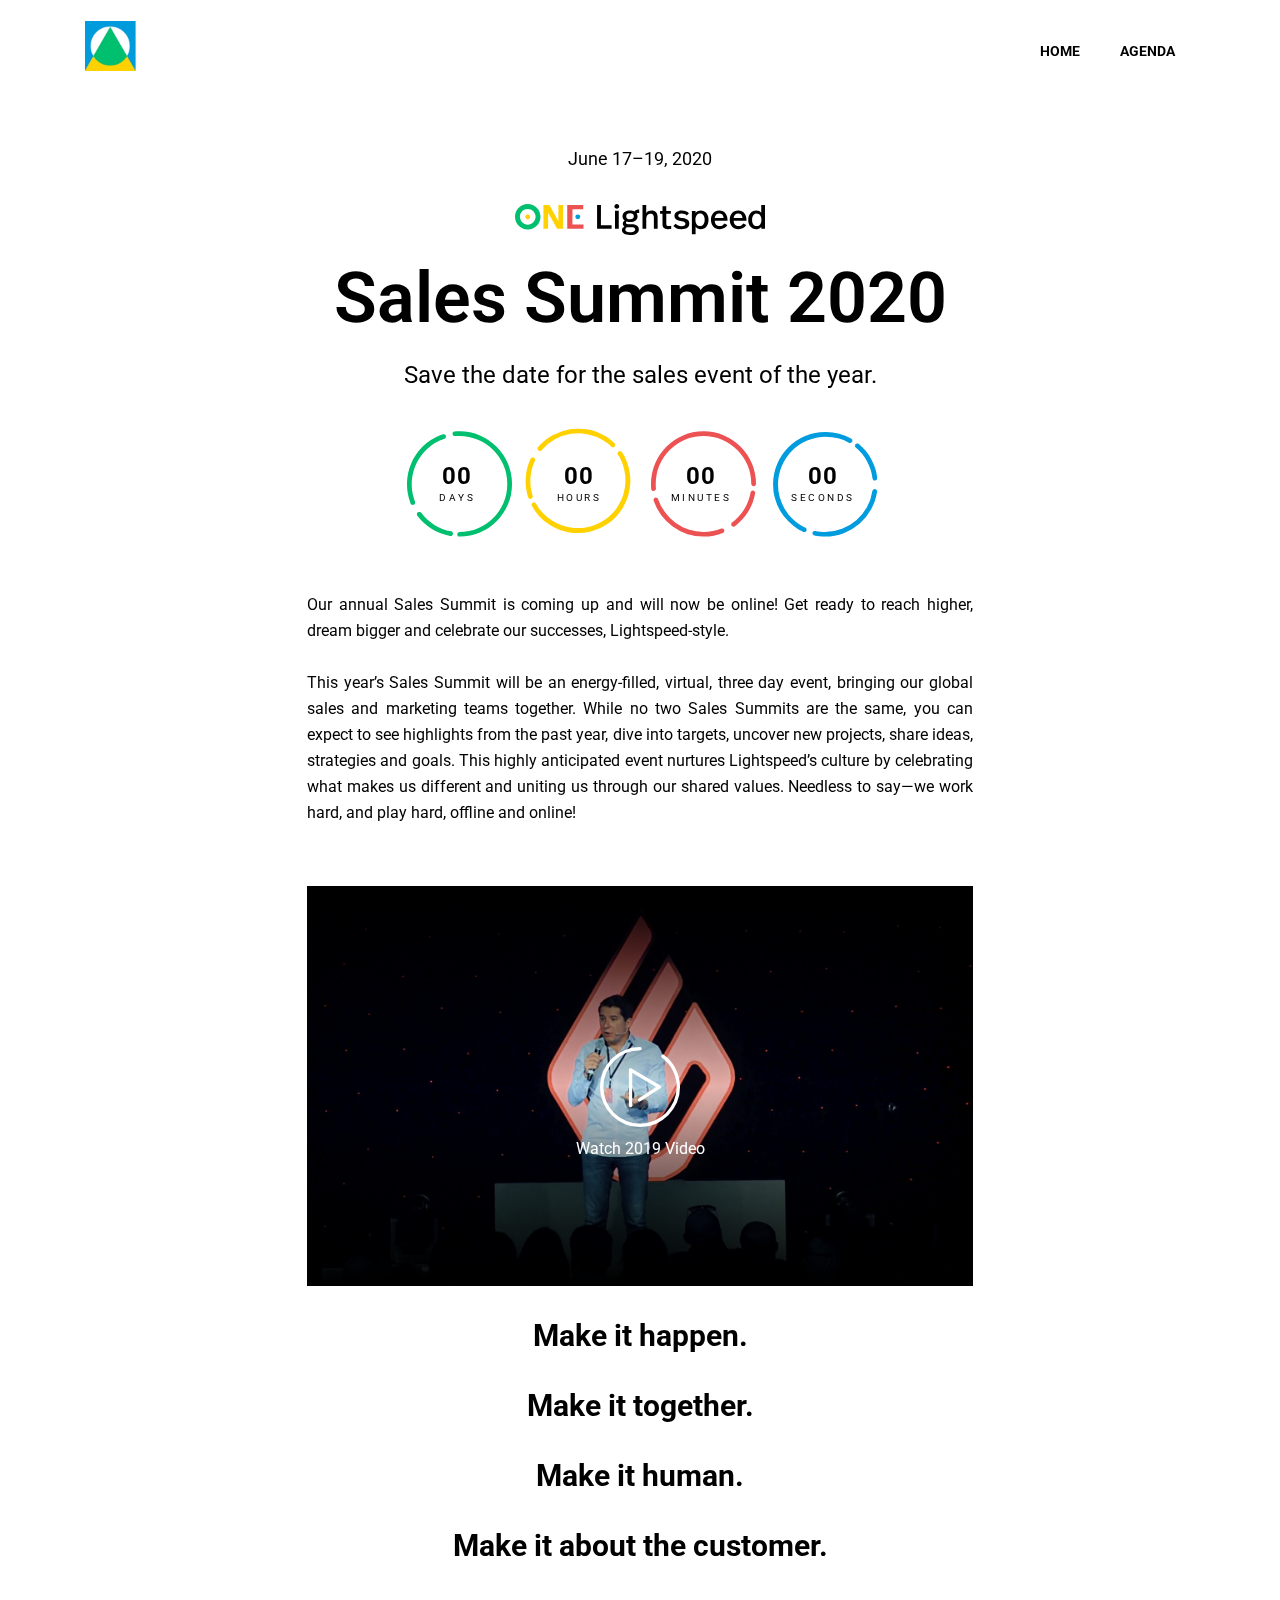
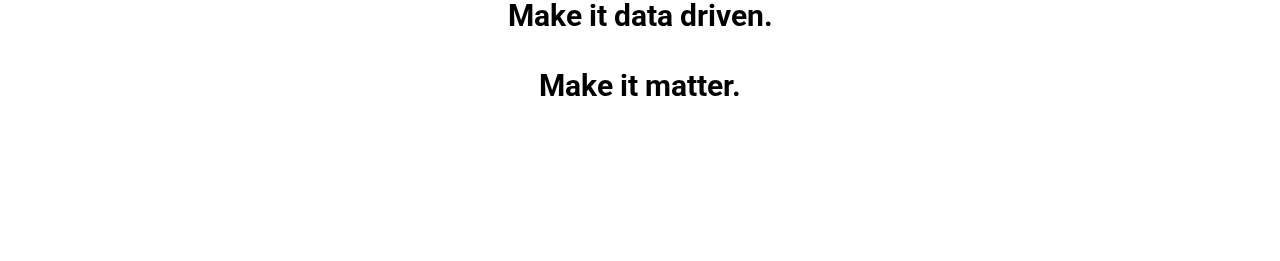
==== commit c849867c: "colors" ====
--- a/index.html
+++ b/index.html
@@ -42,7 +42,7 @@
       <script src="https://oss.maxcdn.com/respond/1.4.2/respond.min.js"></script>
       <![endif]-->
 </head>
-<body style="background:#000">
+<body>
    <div class="body-inner">
 
 
@@ -52,7 +52,7 @@
             <nav class="navbar navbar-expand-lg navbar-light">
                <!-- logo-->
                <a class="navbar-brand" href="/microsite-sales-summit-2020/">
-                  <img src="static/images/logos/one-lightspeed-anim-faster.gif" alt="logo" width="150" height="50">
+                  <img src="static/images/logos/one-lightspeed-anim-faster-color.gif" alt="logo" width="150" height="50">
                </a>
                <button class="navbar-toggler" type="button" data-toggle="collapse" data-target="#navbarNavDropdown"
                   aria-controls="navbarNavDropdown" aria-expanded="false" aria-label="Toggle navigation">
--- a/static/css/style.css
+++ b/static/css/style.css
@@ -477,10 +477,10 @@
     position: relative;
     top: 5px; }
     .header.header-transparent ul.navbar-nav > li > a {
-      color: #fff;
+      color: #000;
       line-height: 72px; }
       .header.header-transparent ul.navbar-nav > li > a:hover {
-        color: #ac9c63; }
+        color: #00bf6f; }
   .header.header-transparent.nav-border {
     border-bottom: 1px solid #363d8a;
     padding: 10px 0; }
@@ -515,7 +515,7 @@
   top: 0;
   width: 100%;
   z-index: 99;
-  background: #000;
+  background: #fff;
   padding: 5px 0; }
   .header.sticky .navbar {
     padding: 0; }
@@ -572,11 +572,11 @@
       font-weight: normal;
       line-height: 24px;
       margin-bottom: 30px;
-      color: #fff; }
+      color: #000; }
     .banner-item .banner-content-wrap .banner-title {
       font-size: 64px;
       font-weight: 600;
-      color: #fff;
+      color: #000;
       text-transform: uppercase;
       line-height: 74px;
       margin-bottom: 50px; }
@@ -600,7 +600,7 @@
     -webkit-border-radius: 50%;
     -ms-border-radius: 50%;
     text-align: center;
-    color: #fff;
+    color: #000;
     margin-right: 18px;
     padding: 35px 0;
     position: relative; }
@@ -624,17 +624,17 @@
       text-transform: uppercase;
       letter-spacing: 2.5px; }
     .countdown .counter-item:nth-of-type(1) i {
-      color: #ac9c63; }
+      color: #00bf6f; }
     .countdown .counter-item:nth-of-type(2) i {
-      color: #ac9c63;
+      color: #ffd100;
       top: 2px;
       -webkit-transform: rotate(-148deg);
       -ms-transform: rotate(-148deg);
       transform: rotate(-148deg); }
     .countdown .counter-item:nth-of-type(3) i {
-      color: #ac9c63; }
+      color: #ed5253; }
     .countdown .counter-item:nth-of-type(4) i {
-      color: #ac9c63; }
+      color: #009cde; }
 
 .ts-count-down {
   padding: 0;
@@ -1308,10 +1308,10 @@
   -ms-flex-direction: row;
   flex-direction: row; }
   .schedule-listing .schedule-slot-time {
-    background: #ffd100;
+    background: #009cde;
     color: #fff;
     padding: 60px 28px;
-    font-size: 18px;
+    font-size: 14px;
     font-weight: 700;
     -webkit-box-flex: 0;
     -ms-flex: 0 0 18%;
@@ -1346,9 +1346,9 @@
     .schedule-listing .schedule-slot-info p {
       margin-bottom: 0; }
   .schedule-listing:hover .schedule-slot-title {
-    color: #00bf6f; }
+    color: #000; }
   .schedule-listing:nth-of-type(even) .schedule-slot-time {
-    background: #009cde; }
+    background: #00a5eb; }
   .schedule-listing.launce .schedule-slot-time {
     padding: 40px 28px; }
   .schedule-listing.launce .schedule-slot-title {
@@ -2961,7 +2961,7 @@
 ================================================== */
 
 h3.hero-subtitle {
-  color: white;
+  color: #000;
   padding-bottom: 20px;
   font-weight: 400;
 }
@@ -2974,12 +2974,12 @@
 p.home-intro {
   text-align: justify;
   margin-bottom:60px;
-  color:#fff;
+  color:#000;
 }
 
 h2.principles {
   margin-top:30px;
-  color: #ac9c63;
+  color: #000;
 }
 
 .text-center {
@@ -2992,4 +2992,18 @@
 
 .col-lg-12 {
   padding-bottom: 60px;
+}
+
+section.ts-schedule{
+  padding-top:0
+}
+
+#agenda .banner-content-wrap {
+  padding-bottom: 60px;
+}
+
+@media (max-width: 767px){
+.hero-area.centerd-item .banner-item .banner-content-wrap {
+    padding: 100px 0 20px 0 !important;
+}
 }--- a/static/css/responsive.css
+++ b/static/css/responsive.css
@@ -65,7 +65,7 @@
     height: auto; }
   .header .navbar-light .navbar-toggler {
     background: transparent;
-    color: #fff;
+    color: #000;
     outline:none !important; }
   .header ul.navbar-nav > li > a {
     line-height: 40px !important; }
@@ -269,7 +269,7 @@
     padding: 10px 0; }
   .header .navbar-light .navbar-toggler {
     background: transparent;
-    color: #fff;
+    color: #000;
     outline:none !important }
   .header ul.navbar-nav > li > a {
     line-height: 40px !important; }
@@ -296,7 +296,7 @@
     color: #fff;
     outline:none !important; }
   .header-transparent .navbar-nav {
-    background: #222;
+    background: #f1f0f6;
     padding: 20px 0; }
   .header-transparent .dropdown-menu {
     background: transparent;
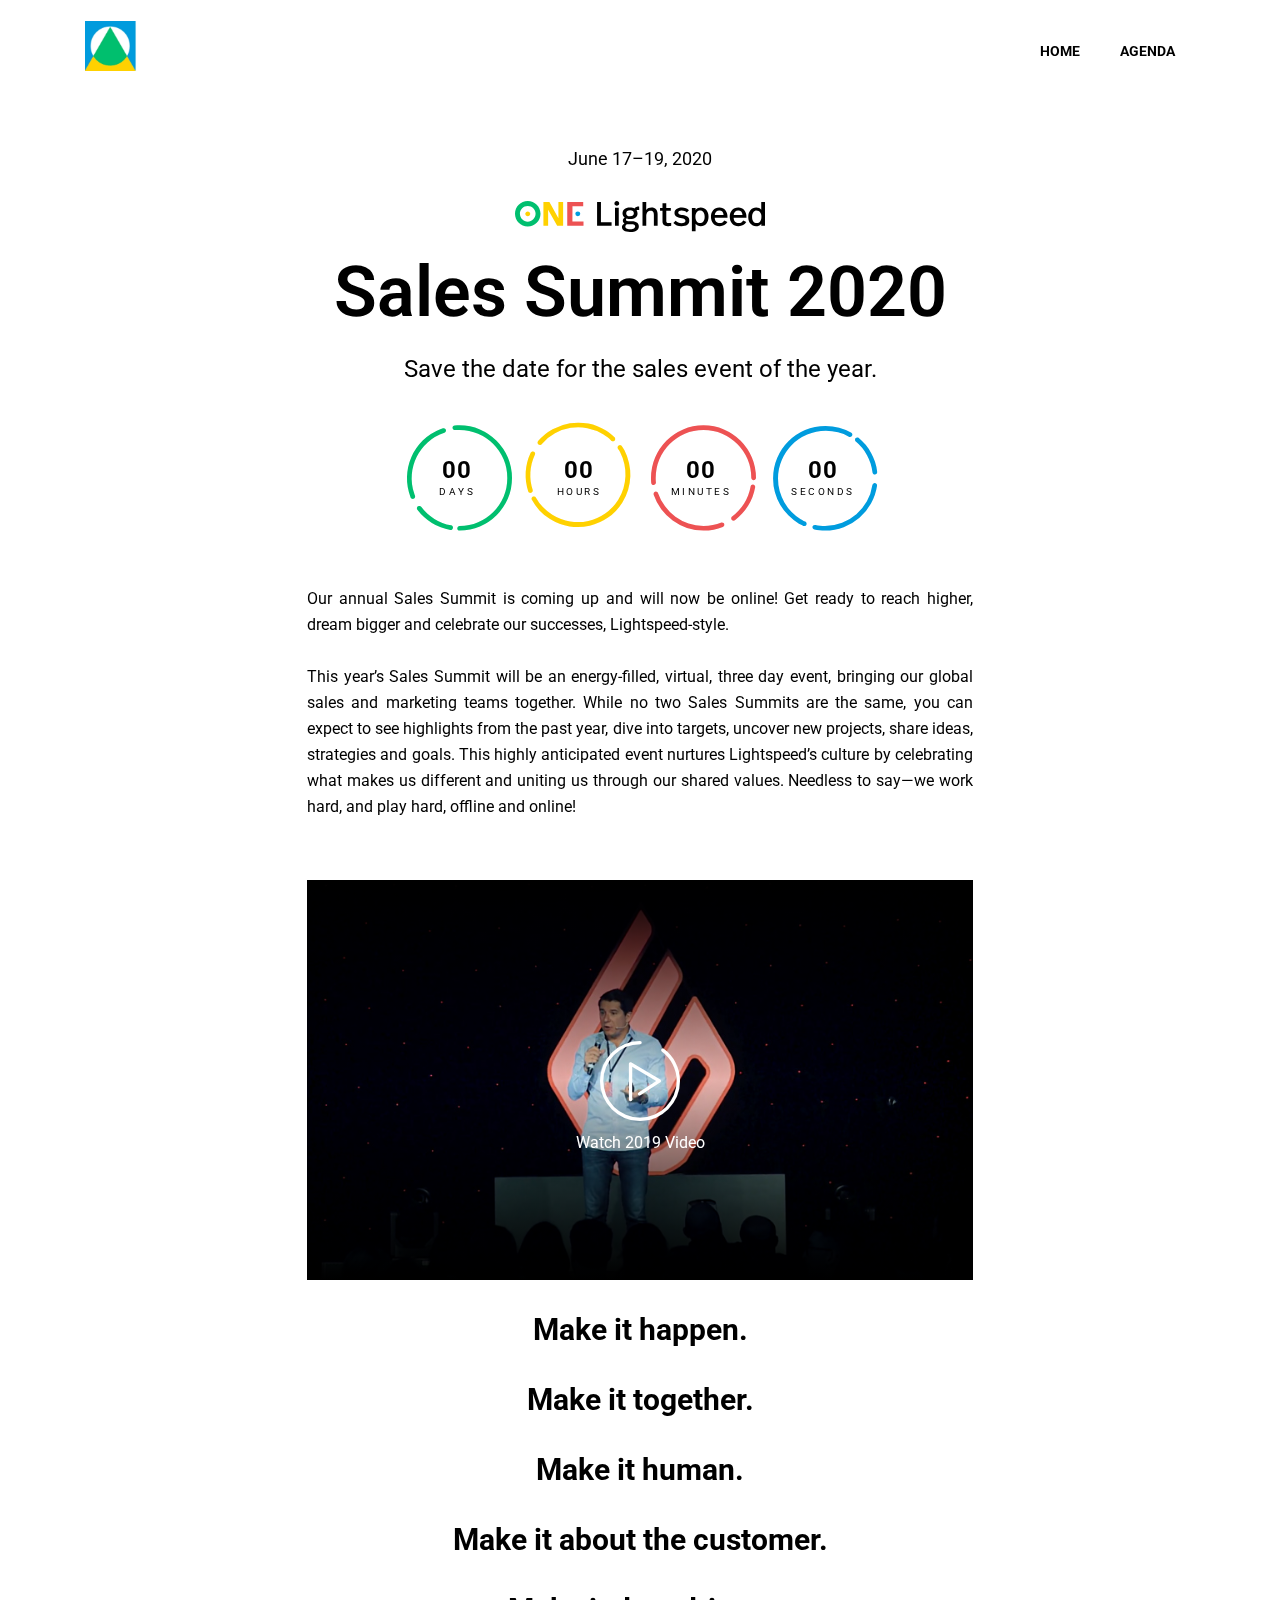
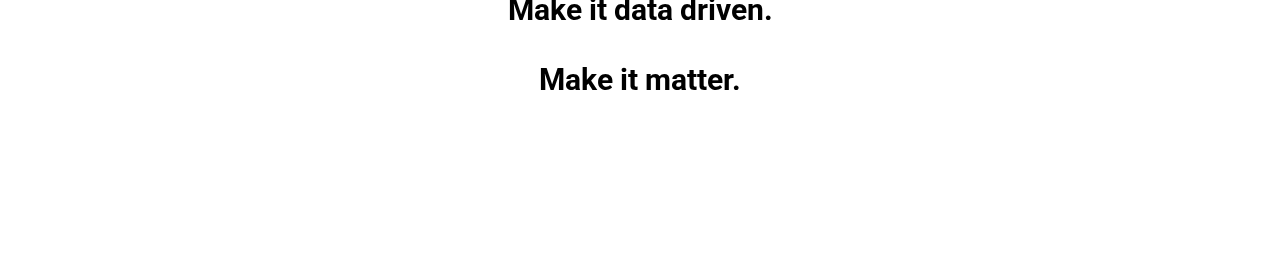
==== commit 291a5ed0: "inline svg" ====
--- a/index.html
+++ b/index.html
@@ -51,7 +51,7 @@
          <div class="container">
             <nav class="navbar navbar-expand-lg navbar-light">
                <!-- logo-->
-               <a class="navbar-brand" href="/microsite-sales-summit-2020/">
+               <a class="navbar-brand" href="/">
                   <img src="static/images/logos/one-lightspeed-anim-faster-color.gif" alt="logo" width="150" height="50">
                </a>
                <button class="navbar-toggler" type="button" data-toggle="collapse" data-target="#navbarNavDropdown"
@@ -61,10 +61,10 @@
                <div class="collapse navbar-collapse" id="navbarNavDropdown">
                   <ul class="navbar-nav ml-auto">
                      <li class="nav-item">
-                        <a href="/microsite-sales-summit-2020/">Home</a>
+                        <a href="/">Home</a>
                      </li>
                      <li class="nav-item">
-                        <a href="/microsite-sales-summit-2020/agenda/">Agenda</a>
+                        <a href="/agenda/">Agenda</a>
                      </li>
                   </ul>
                </div>
@@ -82,7 +82,72 @@
                   <div class="col-lg-10 mx-auto">
                      <div class="banner-content-wrap text-center">
                         <p class="banner-info">June 17–19, 2020</p>
-                        <img style="max-width:250px; margin-bottom:20px;" src="static/images/logos/logo-one-lightspeed.svg" alt="logo" width="300" height="37">
+                        <svg version="1.1" class="logo-one-ls" id="Calque_1" xmlns="http://www.w3.org/2000/svg" xmlns:xlink="http://www.w3.org/1999/xlink" x="0px" y="0px"
+                                 viewBox="0 0 600 74.2" style="enable-background:new 0 0 600 74.2;" xml:space="preserve">
+                              <style type="text/css">
+                                 .st0{fill:#009CDE;}
+                                 .st1{fill:#FFD100;}
+                                 .st2{fill:#ED5253;}
+                                 .st3{fill:#00BF6F;}
+                              </style>
+                              <g id="Calque_2_1_">
+                                 <g id="Calque_1-2">
+                                    <circle class="st0" cx="150.7" cy="30.7" r="5.9"/>
+                                    <path class="st1" d="M115.6,59.3h-14.4L79.5,21.1v38.2H68.2V2h14.4l21.6,39.1V2h11.3V59.3z"/>
+                                    <path class="st2" d="M137.8,30.1V49h26.6v10.3h-39V2h38.3v10.3h-25.8V30.1z"/>
+                                    <path d="M206.2,51.1h25.6v8.3H197V2h9.3L206.2,51.1z"/>
+                                    <path d="M244.4,0c1.5,0,2.9,0.6,4,1.7c1.1,1,1.7,2.5,1.7,4c0,1.5-0.6,3-1.7,4c-1.1,1.1-2.5,1.6-4,1.6c-1.5,0-3-0.6-4.1-1.6
+                                       c-1.1-1-1.8-2.5-1.7-4c0-1.5,0.6-3,1.7-4C241.4,0.6,242.9,0,244.4,0z M249,59.3h-9v-43h9V59.3z"/>
+                                    <path d="M298.1,21.2c-1.4,0-2.6,0-3.5,0.1c-1,0.1-1.9,0.4-2.8,0.8c1.5,2.2,2.3,4.8,2.3,7.5c0,1.9-0.4,3.9-1.2,5.6
+                                       c-0.8,1.7-2.1,3.2-3.6,4.3c-1.7,1.3-3.6,2.2-5.6,2.8c-2.4,0.7-4.9,1-7.5,1c-2.8,0-5.7-0.4-8.4-1.4c-0.4,0.4-0.7,0.9-1,1.4
+                                       c-0.2,0.4-0.3,0.9-0.4,1.4c-0.1,1.1,0.4,2.1,1.2,2.8c1.3,0.7,2.8,1.1,4.3,0.9h8.3c2.7,0,5.3,0.3,7.9,1c1.9,0.5,3.7,1.5,5.2,2.7
+                                       c1.3,1.1,2.3,2.4,3,4c0.6,1.5,0.9,3.2,0.9,4.8c0,3.9-1.8,7.1-5.3,9.5c-3.6,2.4-8.6,3.6-15.2,3.6c-3.1,0.1-6.2-0.3-9.3-0.9
+                                       c-2.2-0.5-4.3-1.3-6.2-2.5c-1.5-0.9-2.6-2.2-3.4-3.7c-0.7-1.4-1.1-2.9-1.1-4.5c-0.1-1.8,0.5-3.6,1.6-5c1.2-1.6,2.8-2.8,4.5-3.7
+                                       c-2.5-1.5-4.1-4.3-4-7.2c0-1.3,0.3-2.6,1-3.7c0.9-1.4,2-2.6,3.4-3.5c-1.6-1.1-2.8-2.6-3.8-4.2c-0.9-1.7-1.4-3.7-1.4-5.6
+                                       c0-1.9,0.4-3.7,1.1-5.5c0.8-1.7,1.9-3.3,3.3-4.5c1.6-1.4,3.5-2.5,5.6-3.1c2.5-0.8,5.2-1.2,7.9-1.1c2.1,0,4.1,0.2,6.1,0.7
+                                       c1.7,0.4,3.3,1,4.8,1.8c2.4-3,6.1-4.5,11.1-4.5L298.1,21.2z M268.5,55.9c-1.2,0.6-2.2,1.5-3,2.7c-0.5,0.9-0.7,1.8-0.7,2.8
+                                       c0,1.8,1,3.5,2.6,4.4c1.8,1.1,4.8,1.6,9.2,1.6c4,0,7-0.6,8.9-1.7c1.7-0.8,2.8-2.5,2.9-4.4c0.1-1.7-0.8-3.3-2.2-4.2
+                                       c-1.5-0.9-4.3-1.3-8.4-1.3L268.5,55.9z M276.1,22c-3,0-5.3,0.7-6.9,2c-1.6,1.4-2.4,3.4-2.3,5.5c-0.1,2,0.7,3.9,2.2,5.2
+                                       c1.5,1.4,3.7,2,6.8,2s5.3-0.7,6.9-1.9c1.6-1.3,2.5-3.3,2.4-5.4c0.1-2-0.7-4-2.2-5.4C281.5,22.7,279.2,22,276.1,22z"/>
+                                    <path d="M314.9,21.7c1.5-2,3.4-3.7,5.7-4.8c2.2-1,4.5-1.5,6.9-1.5c4.8,0,8.5,1.5,11,4.4c2.5,2.9,3.8,7,3.8,12.1v27.5h-9V34.1
+                                       c0-1.5-0.1-2.9-0.3-4.4c-0.2-1.2-0.6-2.4-1.2-3.5c-0.6-1-1.4-1.8-2.4-2.3c-1.2-0.6-2.6-0.9-4-0.8c-1.4,0-2.8,0.3-4.1,0.9
+                                       c-1.3,0.6-2.4,1.4-3.3,2.5c-1,1.1-1.7,2.4-2.2,3.8c-0.5,1.6-0.8,3.2-0.8,4.8v24.2h-9V2h9L314.9,21.7z"/>
+                                    <path d="M363.1,16.4h10.9v6.8h-10.9v24.3c-0.1,1.4,0.3,2.9,1.1,4.1c0.8,0.9,2.1,1.3,4.1,1.3c1.2,0,2.4-0.1,3.6-0.3
+                                       c1-0.2,2-0.4,3-0.7V59c-1.1,0.3-2.4,0.6-3.9,0.9c-1.5,0.3-3.1,0.4-4.7,0.4c-2,0-3.9-0.2-5.8-0.8c-1.4-0.5-2.8-1.3-3.8-2.4
+                                       c-1-1.1-1.7-2.3-2.1-3.7c-0.5-1.5-0.7-3.1-0.6-4.8V23.2h-5.9v-6.8h5.9V5.2h9L363.1,16.4z"/>
+                                    <path d="M400,15.4c3.5-0.1,6.9,0.5,10.2,1.8c2.7,1.1,5.2,2.7,7.3,4.8l-5.2,5.4c-1.6-1.5-3.4-2.7-5.5-3.5c-2.1-0.9-4.4-1.3-6.7-1.3
+                                       c-2.2-0.1-4.3,0.3-6.2,1.4c-1.3,0.8-2.1,2.2-2.1,3.7c0,0.8,0.1,1.5,0.5,2.2c0.4,0.7,1,1.2,1.7,1.5c1,0.5,2.1,0.9,3.3,1.2
+                                       c1.4,0.4,3.1,0.7,5.2,1c5.2,0.8,9.1,2.2,11.8,4.2c2.7,2,4,5,4,9.2c0,1.9-0.4,3.7-1.2,5.4c-0.9,1.7-2.1,3.1-3.6,4.2
+                                       c-1.7,1.3-3.7,2.2-5.8,2.8c-2.6,0.7-5.3,1-8,1c-3.9,0.1-7.8-0.6-11.5-2c-3.1-1.2-5.9-3-8.2-5.5l5.6-5.7c1.7,1.8,3.8,3.2,6.1,4.2
+                                       c2.4,1,5,1.6,7.6,1.6c3.4,0,5.9-0.5,7.4-1.5c1.5-0.8,2.4-2.4,2.3-4.1c0-0.7-0.1-1.5-0.4-2.2c-0.4-0.7-0.9-1.3-1.6-1.7
+                                       c-1.1-0.6-2.3-1.1-3.5-1.4c-2-0.5-4-0.9-6.1-1.2c-5.1-0.8-8.8-2.3-11.1-4.3c-2.4-2.1-3.7-5.1-3.5-8.3c0-1.9,0.4-3.7,1.3-5.4
+                                       c0.9-1.6,2.1-3,3.5-4c1.6-1.2,3.5-2,5.4-2.5C395.3,15.7,397.6,15.4,400,15.4z"/>
+                                    <path d="M445.7,15.4c2.7,0,5.3,0.5,7.7,1.6c2.3,1.1,4.3,2.6,5.9,4.6c1.7,2.1,3,4.5,3.8,7c0.9,2.9,1.4,5.9,1.4,9c0,3-0.4,6-1.3,8.8
+                                       c-0.8,2.6-2,5.1-3.7,7.2c-1.6,2-3.6,3.7-5.9,4.8c-2.5,1.2-5.2,1.8-7.9,1.8c-2.5,0-5-0.5-7.2-1.5c-2-0.9-3.8-2.4-5.1-4.2v18h-8.9
+                                       V16.4h8.9v4.8c1.5-2,3.6-3.5,5.9-4.5C441.2,15.8,443.5,15.4,445.7,15.4z M444,23c-3.1-0.1-6.1,1.3-8,3.7c-2,2.5-3,6.2-3,11.1
+                                       c0,2.3,0.2,4.5,0.9,6.7c0.5,1.7,1.3,3.3,2.3,4.7c0.9,1.2,2.1,2.1,3.5,2.8c1.4,0.6,2.8,0.9,4.3,0.9c3.1,0,6.1-1.4,8-3.9
+                                       c2.1-2.6,3.2-6.4,3.2-11.3c0-4.4-1-8-2.9-10.7C450.4,24.3,447.3,22.8,444,23z"/>
+                                    <path d="M490.4,15.4c2.9-0.1,5.8,0.5,8.4,1.7c2.4,1.1,4.5,2.7,6.1,4.8c1.7,2.1,3,4.6,3.8,7.2c0.9,2.9,1.3,6,1.3,9v1.9h-30.6
+                                       c0.1,4.3,1.2,7.6,3.3,9.7s5,3.2,8.7,3.2c4.6,0.2,8.8-2.2,10.9-6.3l7.5,3.8c-1.8,3.1-4.4,5.6-7.5,7.3c-3.4,1.8-7.3,2.7-11.1,2.6
+                                       c-3.1,0.1-6.1-0.5-8.9-1.7c-2.5-1.1-4.7-2.7-6.6-4.8c-1.8-2.1-3.2-4.5-4-7.1c-1-2.9-1.4-5.8-1.4-8.8c0-3,0.4-6.1,1.3-9
+                                       c0.8-2.6,2.1-5,3.9-7.1c1.7-2,3.9-3.6,6.4-4.7C484.3,15.9,487.3,15.4,490.4,15.4z M490.3,22.6c-2.8-0.1-5.5,0.9-7.6,2.8
+                                       c-1.9,1.9-3,4.5-3.3,8h21.2c-0.3-3.6-1.3-6.3-3.1-8.1C495.6,23.5,493,22.5,490.3,22.6L490.3,22.6z"/>
+                                    <path d="M535.8,15.4c2.9-0.1,5.8,0.5,8.4,1.7c2.4,1.1,4.5,2.7,6.2,4.8c1.7,2.1,3,4.6,3.8,7.2c0.9,2.9,1.3,6,1.3,9v1.9h-30.7
+                                       c0.1,4.3,1.2,7.6,3.3,9.7c2.1,2.2,5,3.2,8.7,3.2c4.6,0.2,8.8-2.2,10.9-6.3l7.4,3.8c-1.8,3.1-4.4,5.6-7.5,7.3
+                                       c-3.4,1.8-7.3,2.7-11.2,2.6c-3.1,0.1-6.1-0.5-8.9-1.7c-2.5-1.1-4.7-2.7-6.6-4.8c-1.8-2.1-3.2-4.5-4.1-7.1
+                                       c-0.9-2.9-1.4-5.8-1.4-8.8c0-3,0.4-6.1,1.3-9c0.8-2.6,2.1-5,3.9-7.1c1.8-2,3.9-3.6,6.4-4.7C529.8,15.9,532.7,15.4,535.8,15.4z
+                                       M535.7,22.6c-2.8-0.1-5.5,0.9-7.6,2.8c-2,2.2-3.2,5-3.3,8H546c-0.3-3.6-1.3-6.3-3.1-8.1C541,23.5,538.4,22.5,535.7,22.6z"/>
+                                    <path d="M600,59.3h-8.9v-4.9c-1.5,2.1-3.6,3.7-6,4.6c-2.1,0.8-4.3,1.2-6.6,1.3c-2.7,0-5.4-0.5-7.8-1.6c-2.3-1.1-4.3-2.6-5.9-4.6
+                                       c-1.7-2.1-3-4.5-3.7-7.1c-0.9-2.9-1.3-5.9-1.3-9c0-3.1,0.4-6.2,1.3-9.1c0.8-2.6,2.1-5,3.8-7.1c3.4-4.1,8.5-6.4,13.8-6.4
+                                       c2.5-0.1,4.9,0.4,7.2,1.4c2,0.9,3.7,2.3,5.1,4V2h9L600,59.3z M580.4,23c-3.3-0.2-6.4,1.3-8.4,3.9c-2,2.6-3,6.2-3,11s1,8.5,2.9,11
+                                       c1.9,2.6,4.7,3.9,8.5,3.9c3.1,0.1,6-1.3,7.9-3.7c2-2.5,3.1-6.2,3.1-11.3c0-2.2-0.2-4.4-0.9-6.5c-0.5-1.7-1.3-3.2-2.3-4.6
+                                       c-0.9-1.2-2.1-2.1-3.5-2.8C583.4,23.3,581.9,23,580.4,23z"/>
+                                    <path class="st3" d="M30.6,0.1C13.7,0.1,0,13.8,0,30.7s13.7,30.6,30.6,30.6s30.6-13.7,30.6-30.6l0,0C61.2,13.8,47.5,0.1,30.6,0.1z
+                                       M30.6,49.5c-10.4,0-18.8-8.4-18.8-18.8s8.4-18.8,18.8-18.8s18.8,8.4,18.8,18.8c0,0,0,0,0,0C49.4,41,41,49.5,30.6,49.5z"/>
+                                    <path class="st1" d="M30.6,24.8c-3.3,0-5.9,2.6-5.9,5.9s2.6,5.9,5.9,5.9s5.9-2.6,5.9-5.9l0,0C36.5,27.4,33.8,24.8,30.6,24.8z"/>
+                                 </g>
+                              </g>
+                              </svg>
                         <h1 class="banner-title">Sales Summit 2020</h1>
                         <h3 class="hero-subtitle">Save the date for the sales event of the year.</h3>
                         <div class="countdown">
--- a/static/css/style.css
+++ b/static/css/style.css
@@ -516,6 +516,7 @@
   width: 100%;
   z-index: 99;
   background: #fff;
+  border-bottom: 1px solid #f1f0f6;
   padding: 5px 0; }
   .header.sticky .navbar {
     padding: 0; }
@@ -3006,4 +3007,24 @@
 .hero-area.centerd-item .banner-item .banner-content-wrap {
     padding: 100px 0 20px 0 !important;
 }
+}
+
+.schedule-slot-info a:hover {
+  text-decoration: underline;
+}
+
+.name-speaker {
+  color:#000;
+}
+
+.logo-one-ls {
+  width: 250px;
+  height: 31px;
+  margin-bottom: 20px;
+}
+
+#agenda .logo-one-ls {
+  width: 180px;
+  height: 22px;
+  margin-bottom: 10px;
 }--- a/static/css/responsive.css
+++ b/static/css/responsive.css
@@ -481,7 +481,12 @@
       padding: 35px 40px 35px 35px;
       border-left: 1px dashed #e5e5e5; }
       .schedule-listing .schedule-slot-info .schedule-slot-speakers {
-        display: none; }
+        display: inline;
+        position:relative;
+      margin-bottom: 15px; }
+    .schedule-listing .schedule-slot-info .schedule-slot-speakers {
+      left:0;
+      }
   .schedule-listing-btn {
     margin-top: 40px; }
   .ts-schedule-nav {
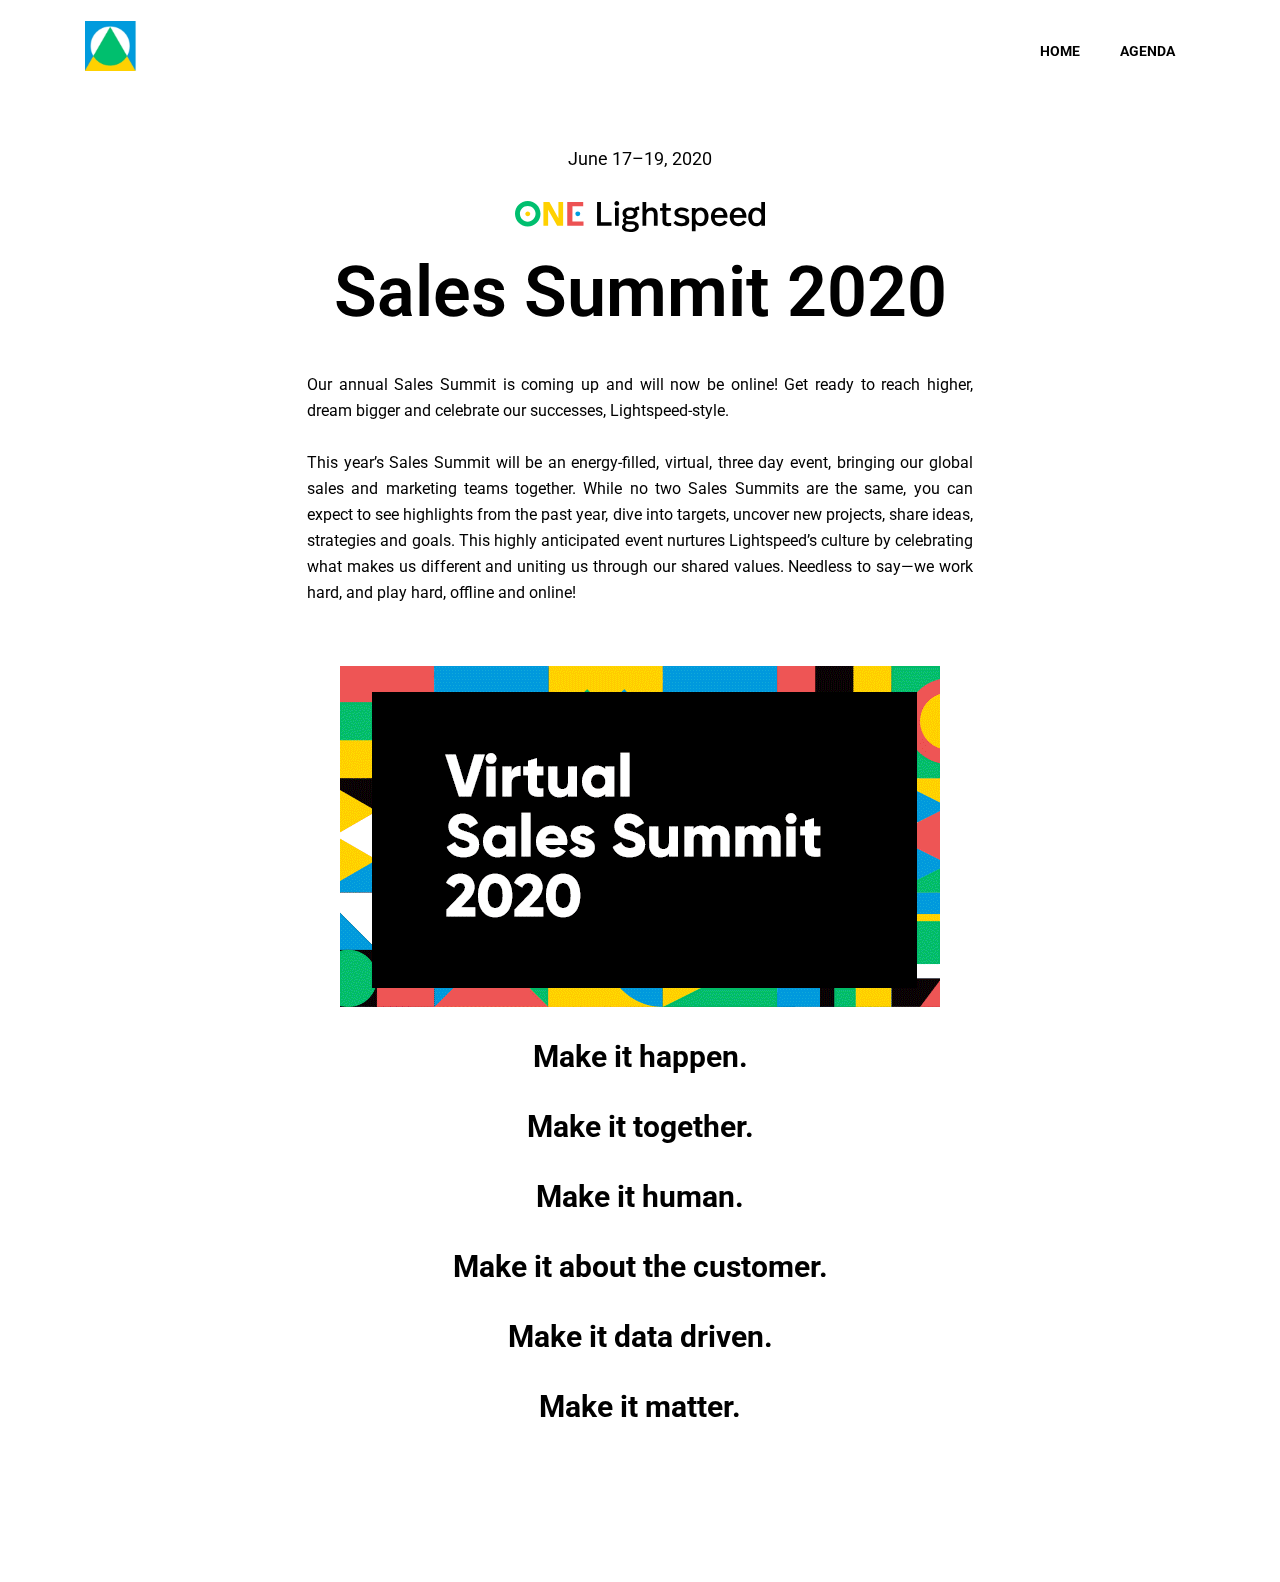
==== commit 34157468: "after summit" ====
--- a/index.html
+++ b/index.html
@@ -149,30 +149,6 @@
                               </g>
                               </svg>
                         <h1 class="banner-title">Sales Summit 2020</h1>
-                        <h3 class="hero-subtitle">Save the date for the sales event of the year.</h3>
-                        <div class="countdown">
-                           <div class="counter-item">
-                              <i class="icon icon-ring-1Asset-1"></i>
-                              <span class="days">00</span>
-                              <div class="smalltext">Days</div>
-                           </div>
-                           <div class="counter-item">
-                              <i class="icon icon-ring-4Asset-3"></i>
-                              <span class="hours">00</span>
-                              <div class="smalltext">Hours</div>
-                           </div>
-                           <div class="counter-item">
-                              <i class="icon icon-ring-3Asset-2"></i>
-                              <span class="minutes">00</span>
-                              <div class="smalltext">Minutes</div>
-                           </div>
-                           <div class="counter-item">
-                              <i class="icon icon-ring-4Asset-3"></i>
-                              <span class="seconds">00</span>
-                              <div class="smalltext">Seconds</div>
-                           </div>
-                        </div>
-                        <!-- Countdown end -->
 
                         <p class="home-intro">
                            Our annual Sales Summit is coming up and will now be online! Get ready to reach higher, dream bigger and celebrate our successes, Lightspeed-style.
@@ -180,10 +156,13 @@
                            This year’s Sales Summit will be an energy-filled, virtual, three day event, bringing our global sales and marketing teams together. While no two Sales Summits are the same, you can expect to see highlights from the past year, dive into targets, uncover new projects, share ideas, strategies and goals. This highly anticipated event nurtures Lightspeed’s culture by celebrating what makes us different and uniting us through our shared values. Needless to say—we work hard, and play hard, offline and online!
                         </p>
 
-                           <div class="about-video">
+                        <img src="static/images/sales-summit-2020.gif">
+
+                        <!--   
+                        <div class="about-video">
                               <img class="img-fluid" src="static/images/cta_img.jpg" alt="">
                               <a href="https://drive.google.com/file/d/1sGMgYKPjzj2sV753xTCkjIq-CqGmd3xH/view" class="video-btn" target="_blank"><i class="icon icon-play"></i><p class="video-label">Watch 2019 Video</p></a>
-                           </div><!-- intro video end-->
+                           </div> intro video end -->
 
                            <h2 class="principles">Make it happen.</h2>
                            <h2 class="principles">Make it together.</h2>
--- a/static/css/style.css
+++ b/static/css/style.css
@@ -254,11 +254,13 @@
   position: relative;
   text-transform: uppercase; }
 
+  a.btn {
+    text-decoration: none !important;
+  }
 .btn {
   font-size: 16px;
   font-weight: 700;
   color: #fff;
-  text-transform: uppercase;
   background: #ed5153;
   height: 50px;
   padding: 0 35px;
@@ -278,9 +280,7 @@
     outline: none; }
   .btn:hover {
     color: #fff;
-    background: #c7141f;
-    -webkit-box-shadow: 0px 20px 30px 0px rgba(0, 0, 0, 0.15);
-    box-shadow: 0px 20px 30px 0px rgba(0, 0, 0, 0.15); }
+    background: #c7141f;}
   .btn.fill {
     background: transparent;
     padding: 0 25px;
@@ -2975,6 +2975,7 @@
 p.home-intro {
   text-align: justify;
   margin-bottom:60px;
+  margin-top: 40px;
   color:#000;
 }
 
@@ -3027,4 +3028,22 @@
   width: 180px;
   height: 22px;
   margin-bottom: 10px;
+}
+
+.center-zoom-info {
+  display: -webkit-box;
+  display: -ms-flexbox;
+  display: flex;
+  -webkit-box-orient: vertical;
+  -webkit-box-direction: normal;
+      -ms-flex-direction: column;
+          flex-direction: column;
+  -webkit-box-align: center;
+      -ms-flex-align: center;
+          align-items: center;
+  text-align: center;
+  border: 1px dashed #e5e5e5;
+  padding-top: 45px;
+  padding-bottom: 25px;
+  background: #f1f0f6;
 }--- a/static/css/responsive.css
+++ b/static/css/responsive.css
@@ -473,8 +473,8 @@
     flex-direction: column; }
     .schedule-listing .schedule-slot-time {
       -webkit-box-flex: 0;
-      -ms-flex: 0 0 100%;
-      flex: 0 0 100%;
+      -ms-flex: 0 0 auto;
+      flex: 0 0 auto;
       max-width: 100%;
       padding: 20px 35px; }
     .schedule-listing .schedule-slot-info {
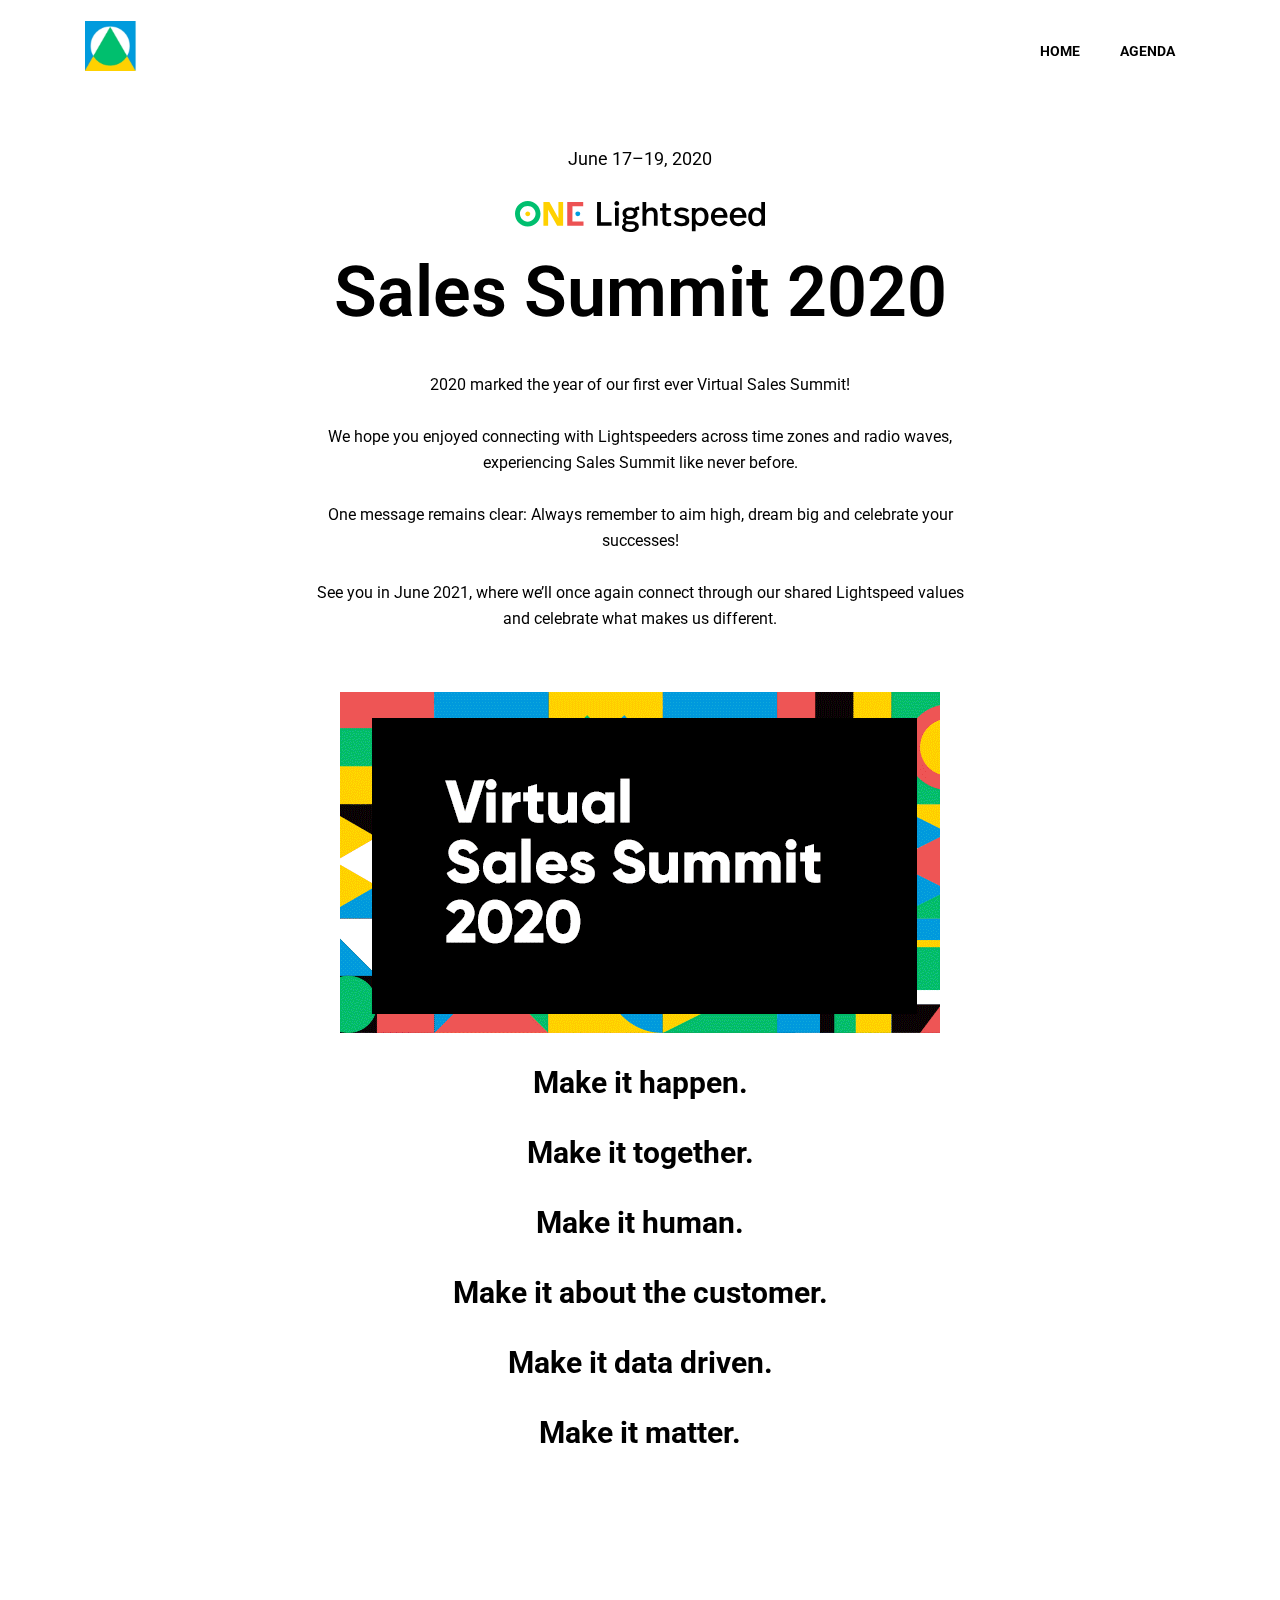
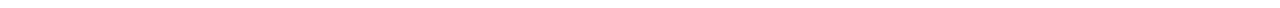
==== commit 2dccb428: "2021 intro text" ====
--- a/index.html
+++ b/index.html
@@ -151,12 +151,17 @@
                         <h1 class="banner-title">Sales Summit 2020</h1>
 
                         <p class="home-intro">
-                           Our annual Sales Summit is coming up and will now be online! Get ready to reach higher, dream bigger and celebrate our successes, Lightspeed-style.
-                           <br/><br/> 
-                           This year’s Sales Summit will be an energy-filled, virtual, three day event, bringing our global sales and marketing teams together. While no two Sales Summits are the same, you can expect to see highlights from the past year, dive into targets, uncover new projects, share ideas, strategies and goals. This highly anticipated event nurtures Lightspeed’s culture by celebrating what makes us different and uniting us through our shared values. Needless to say—we work hard, and play hard, offline and online!
+                           2020 marked the year of our first ever Virtual Sales Summit! 
+                           <br/><br/>
+                           We hope you enjoyed connecting with Lightspeeders across time zones and radio waves, experiencing Sales Summit like never before. 
+                           <br/><br/>
+                           One message remains clear: Always remember to aim high, dream big and celebrate your successes!
+                           <br/><br/>
+                           See you in June 2021, where we’ll once again connect through our shared Lightspeed values and celebrate what makes us different.
+
                         </p>
 
-                        <img src="static/images/sales-summit-2020.gif">
+                        <img class="anim-summit" src="static/images/sales-summit-2020.gif" alt="summit-gif" width="600" height="341">
 
                         <!--   
                         <div class="about-video">
--- a/static/css/style.css
+++ b/static/css/style.css
@@ -2973,7 +2973,7 @@
 }
 
 p.home-intro {
-  text-align: justify;
+  text-align: center;
   margin-bottom:60px;
   margin-top: 40px;
   color:#000;
@@ -3008,6 +3008,13 @@
 .hero-area.centerd-item .banner-item .banner-content-wrap {
     padding: 100px 0 20px 0 !important;
 }
+}
+
+@media (max-width: 990px){
+  .anim-summit {
+    width: 100%;
+    height: auto;;
+  }
 }
 
 .schedule-slot-info a:hover {
